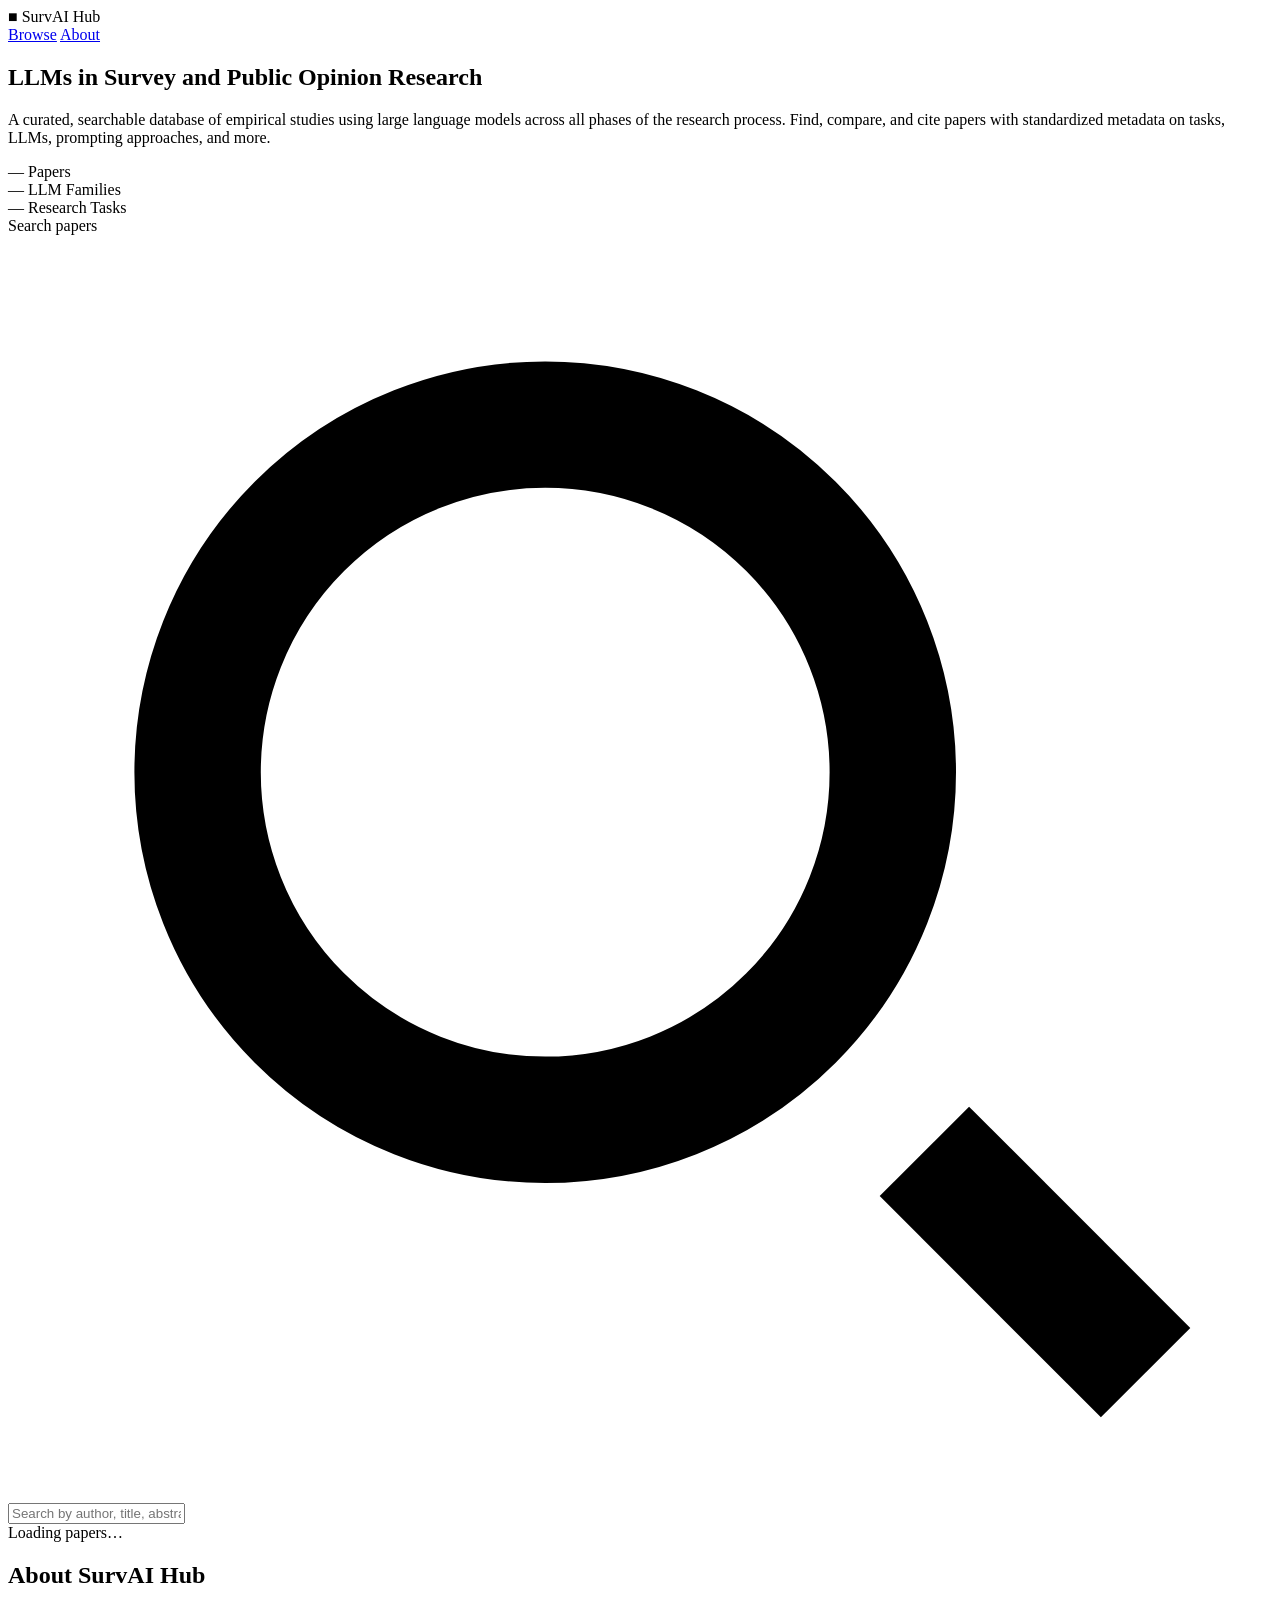
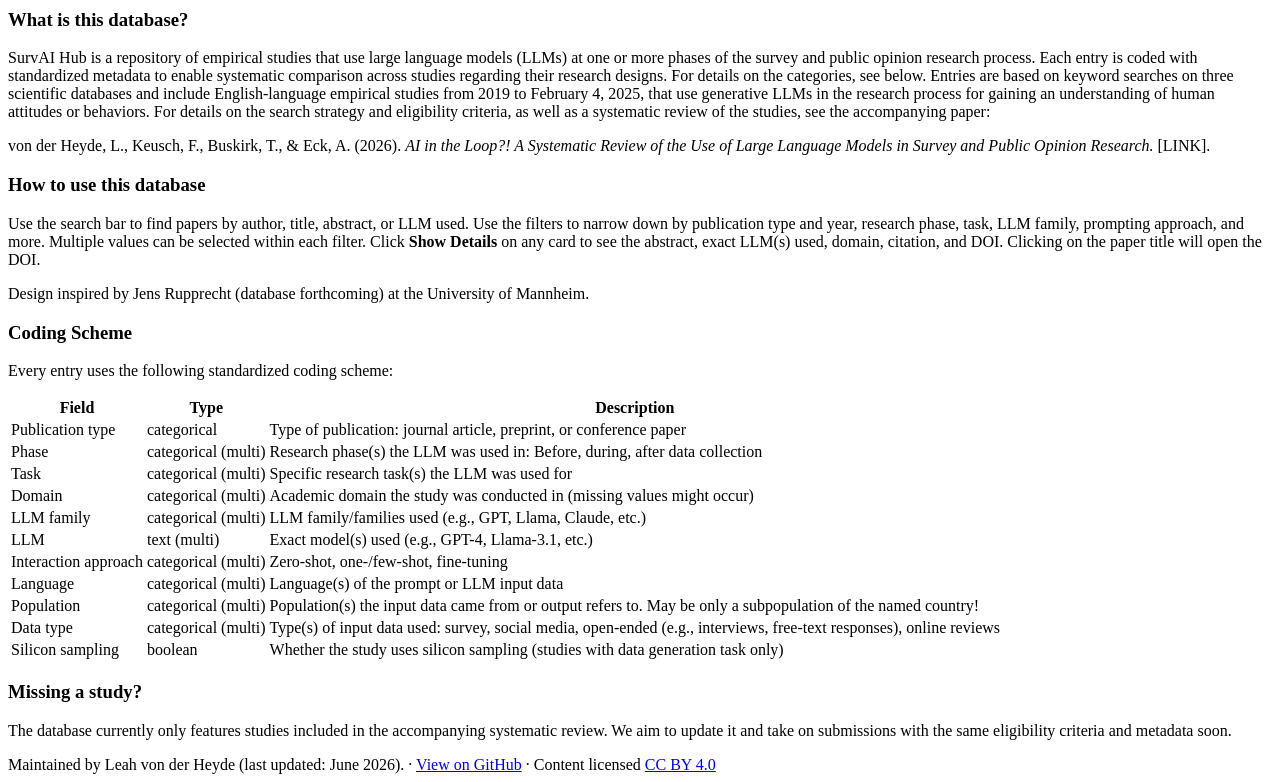
==== docs/index.html @ 895a341d "Rename index.html to docs/index.html" ====
<!DOCTYPE html>
<html lang="en">
<head>
  <meta charset="UTF-8">
  <meta name="viewport" content="width=device-width, initial-scale=1.0">
  <meta name="description" content="A searchable database of studies using large language models in survey and public opinion research.">
  <title>SurvAI Hub</title>
  <link rel="preconnect" href="https://fonts.googleapis.com">
  <link rel="preconnect" href="https://fonts.gstatic.com" crossorigin>
  <link href="https://fonts.googleapis.com/css2?family=Inter:wght@400;500;600;700&display=swap" rel="stylesheet">
  <link rel="stylesheet" href="style.css">
</head>
<body>

  <!-- HEADER -->
  <header id="site-header">
    <div class="container header-inner">
      <div class="header-brand">
        <span class="header-logo" aria-hidden="true">&#9632;</span>
        <span class="header-title">SurvAI Hub</span>
      </div>
      <nav class="header-nav" aria-label="Main navigation">
        <a href="#catalog-section">Browse</a>
        <a href="#about">About</a>
      </nav>
    </div>
  </header>

  <!-- HERO -->
  <section id="hero">
    <div class="container">
      <h1 class="hero-title">LLMs in Survey and Public Opinion Research</h1>
      <p class="hero-description">
        A curated, searchable database of empirical studies using large language models across all phases
        of the research process. Find, compare, and cite papers with standardized metadata on tasks, LLMs, prompting approaches, and more.
      </p>
    </div>
  </section>

  <!-- STATS BAR -->
  <div id="stats-bar">
    <div class="container stats-bar-inner">
      <div class="stat-item">
        <span class="stat-number" id="stat-papers">—</span>
        <span class="stat-label">Papers</span>
      </div>
      <div class="stat-divider" aria-hidden="true"></div>
      <div class="stat-item">
        <span class="stat-number" id="stat-llm-families">—</span>
        <span class="stat-label">LLM Families</span>
      </div>
      <div class="stat-divider" aria-hidden="true"></div>
      <div class="stat-item">
        <span class="stat-number" id="stat-tasks">—</span>
        <span class="stat-label">Research Tasks</span>
      </div>
    </div>
  </div>

  <!-- CATALOG SECTION -->
  <main id="catalog-section">
    <div class="container">
      <div id="controls" role="search" aria-label="Filter and search papers">
        <div class="controls-row controls-row--search">
          <div class="search-wrapper">
            <label for="search-input" class="sr-only">Search papers</label>
            <svg class="search-icon" aria-hidden="true" viewBox="0 0 20 20" fill="none" stroke="currentColor" stroke-width="2">
              <circle cx="8.5" cy="8.5" r="5.5"/><path d="M14.5 14.5l3.5 3.5"/>
            </svg>
            <input type="text" id="search-input" placeholder="Search by author, title, abstract, or LLM…" autocomplete="off" spellcheck="false">
          </div>
        </div>
        <div class="controls-row controls-row--filters" id="filter-rows"></div>
        <div class="controls-row controls-row--meta">
          <span id="result-count" aria-live="polite" aria-atomic="true"></span>
          <button id="clear-filters" class="btn-clear" hidden>Clear filters</button>
        </div>
      </div>

      <div id="catalog" aria-label="Papers catalog">
        <div class="catalog-loading" id="catalog-loading">Loading papers…</div>
      </div>
    </div>
  </main>

  <!-- ABOUT -->
  <section id="about">
    <div class="container">
      <h2>About SurvAI Hub</h2>
      <div class="about-grid">
        <div class="about-block">
          <h3>What is this database?</h3>
          <p>
            SurvAI Hub is a repository of empirical studies that use large language models (LLMs) at one or more
            phases of the survey and public opinion research process. Each entry is coded
            with standardized metadata to enable systematic comparison across studies regarding their research designs. For details on the categories, see below.
            Entries are based on keyword searches on three scientific databases and include English-language empirical studies from 2019 to February 4, 2025, that use generative LLMs in the research process for gaining an understanding of human attitudes or behaviors.
            For details on the search strategy and eligibility criteria, as well as a systematic review of the studies, see the accompanying paper: 
            <br>
            <p>
            von der Heyde, L., Keusch, F., Buskirk, T., & Eck, A. (2026). <i>AI in the Loop?! A Systematic Review of the Use of Large Language Models in Survey and Public Opinion Research.</i> [LINK].
            </p>
          </p>
        </div>
        <div class="about-block">
          <h3>How to use this database</h3>
          <p>
            Use the search bar to find papers by author, title, abstract, or LLM used.
            Use the filters to narrow down by publication type and year, research phase, task, LLM family, prompting approach, and more.
            Multiple values can be selected within each filter. Click
            <strong>Show Details</strong> on any card to see the abstract, exact LLM(s) used, domain, citation, and DOI.
            Clicking on the paper title will open the DOI.
            <br>
            <p>
            Design inspired by Jens Rupprecht (database forthcoming) at the University of Mannheim.
            </p>
          </p>
        </div>
      </div>

      <h3>Coding Scheme</h3>
      <p>Every entry uses the following standardized coding scheme:</p>
      <div class="schema-table-wrapper">
        <table class="schema-table">
          <thead>
            <tr><th>Field</th><th>Type</th><th>Description</th></tr>
          </thead>
          <tbody>
            <tr><td>Publication type</td><td>categorical</td><td>Type of publication: journal article, preprint, or conference paper</td></tr>
            <tr><td>Phase</td><td>categorical (multi)</td><td>Research phase(s) the LLM was used in: Before, during, after data collection</td></tr>
            <tr><td>Task</td><td>categorical (multi)</td><td>Specific research task(s) the LLM was used for</td></tr>
            <tr><td>Domain</td><td>categorical (multi)</td><td>Academic domain the study was conducted in (missing values might occur)</td></tr>
            <tr><td>LLM family</td><td>categorical (multi)</td><td>LLM family/families used (e.g., GPT, Llama, Claude, etc.)</td></tr>
            <tr><td>LLM</td><td>text (multi)</td><td>Exact model(s) used (e.g., GPT-4, Llama-3.1, etc.)</td></tr>
            <tr><td>Interaction approach</td><td>categorical (multi)</td><td>Zero-shot, one-/few-shot, fine-tuning</td></tr>
            <tr><td>Language</td><td>categorical (multi)</td><td>Language(s) of the prompt or LLM input data</td></tr>
            <tr><td>Population</td><td>categorical (multi)</td><td>Population(s) the input data came from or output refers to. May be only a subpopulation of the named country!</td></tr>
            <tr><td>Data type</td><td>categorical (multi)</td><td>Type(s) of input data used: survey, social media, open-ended (e.g., interviews, free-text responses), online reviews </td></tr>
            <tr><td>Silicon sampling</td><td>boolean</td><td>Whether the study uses silicon sampling (studies with data generation task only)</td></tr>
          </tbody>
        </table>
      </div>

      <h3>Missing a study?</h3>
      <p>The database currently only features studies included in the accompanying systematic review. We aim to update it and take on submissions with the same eligibility criteria and metadata soon. </p>
    </div>
  </section>

  <!-- FOOTER -->
  <footer id="site-footer">
    <div class="container footer-inner">
      <span>Maintained by Leah von der Heyde (last updated: June 2026).</span>
      <span class="footer-sep" aria-hidden="true">·</span>
      <a href="https://github.com/leahvdh/survai">View on GitHub</a>
      <span class="footer-sep" aria-hidden="true">·</span>
      <span>Content licensed <a href="https://creativecommons.org/licenses/by/4.0/" target="_blank" rel="noopener">CC BY 4.0</a></span>
    </div>
  </footer>

  <!-- DATA: place your survai_db.js content below this line, or keep as separate file -->
  <script src="survai_db.js"></script>

 <script src="app.js"></script>

</body>
</html>
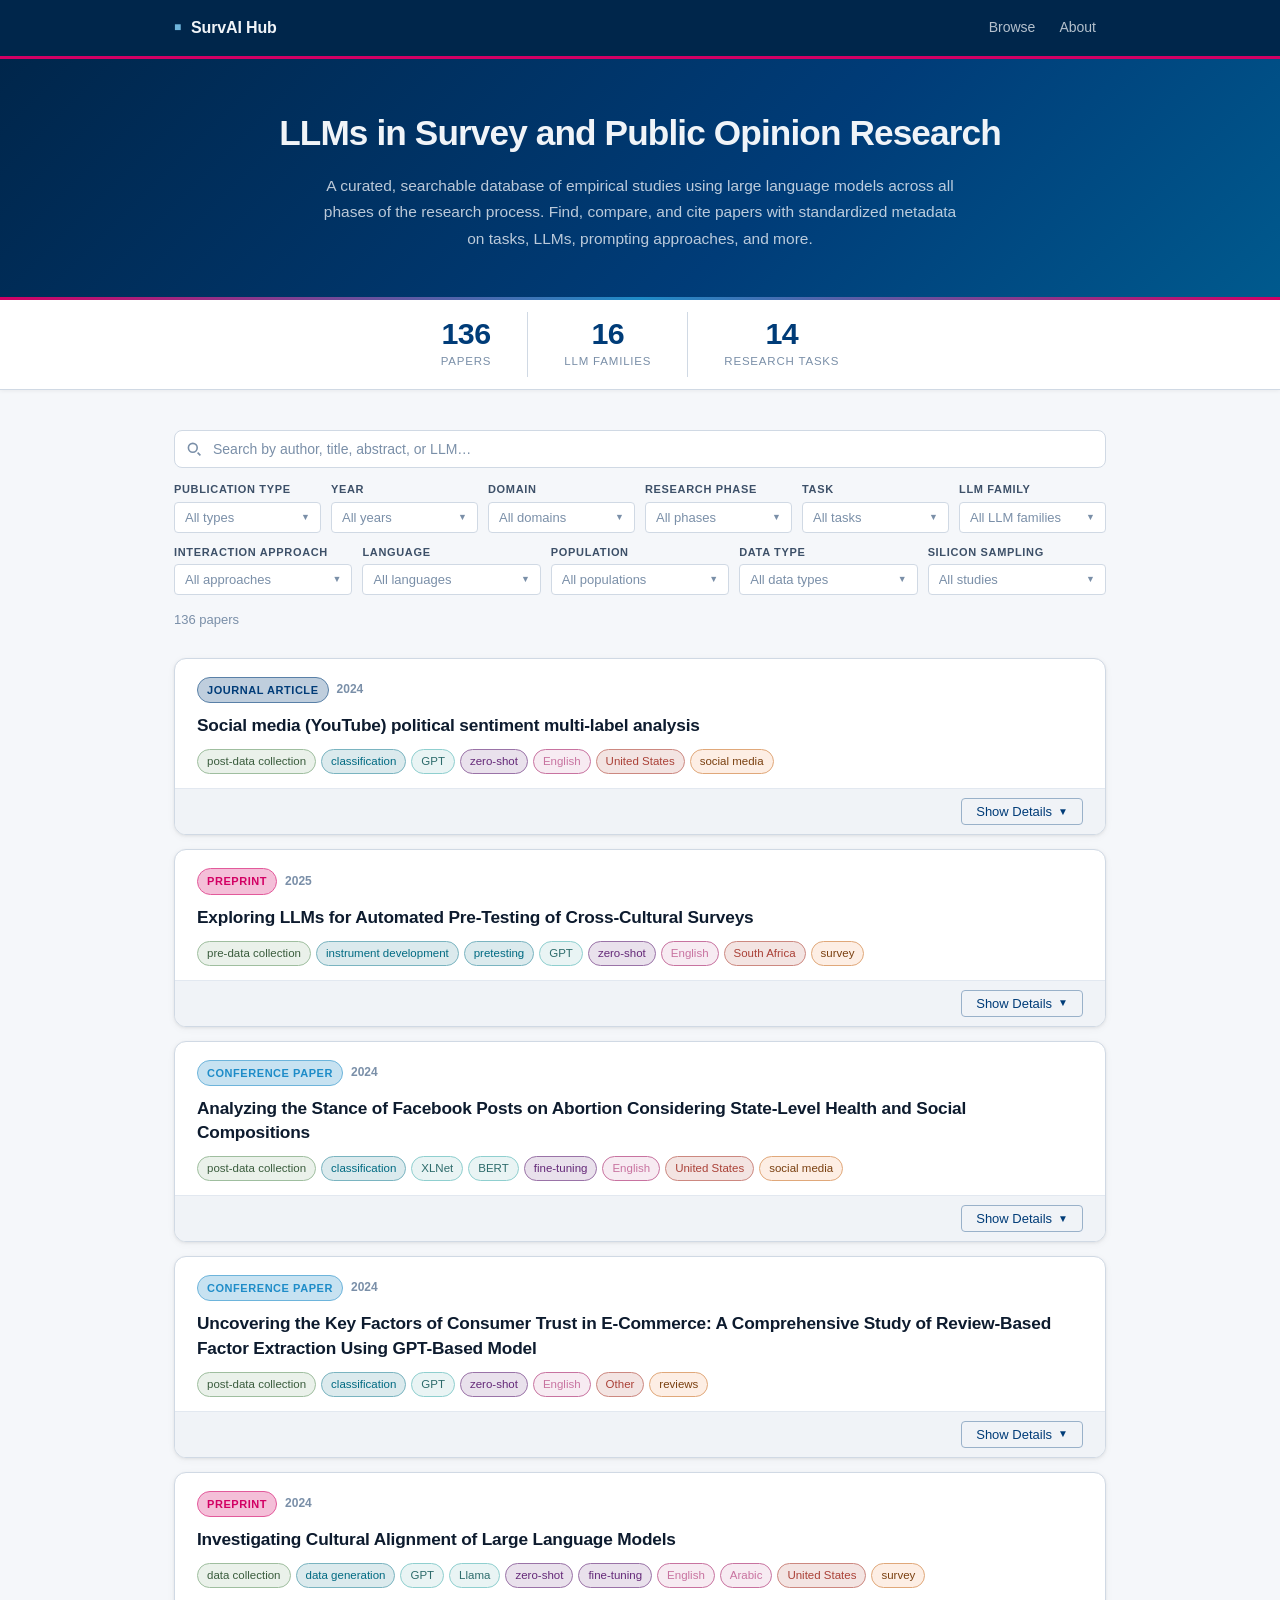
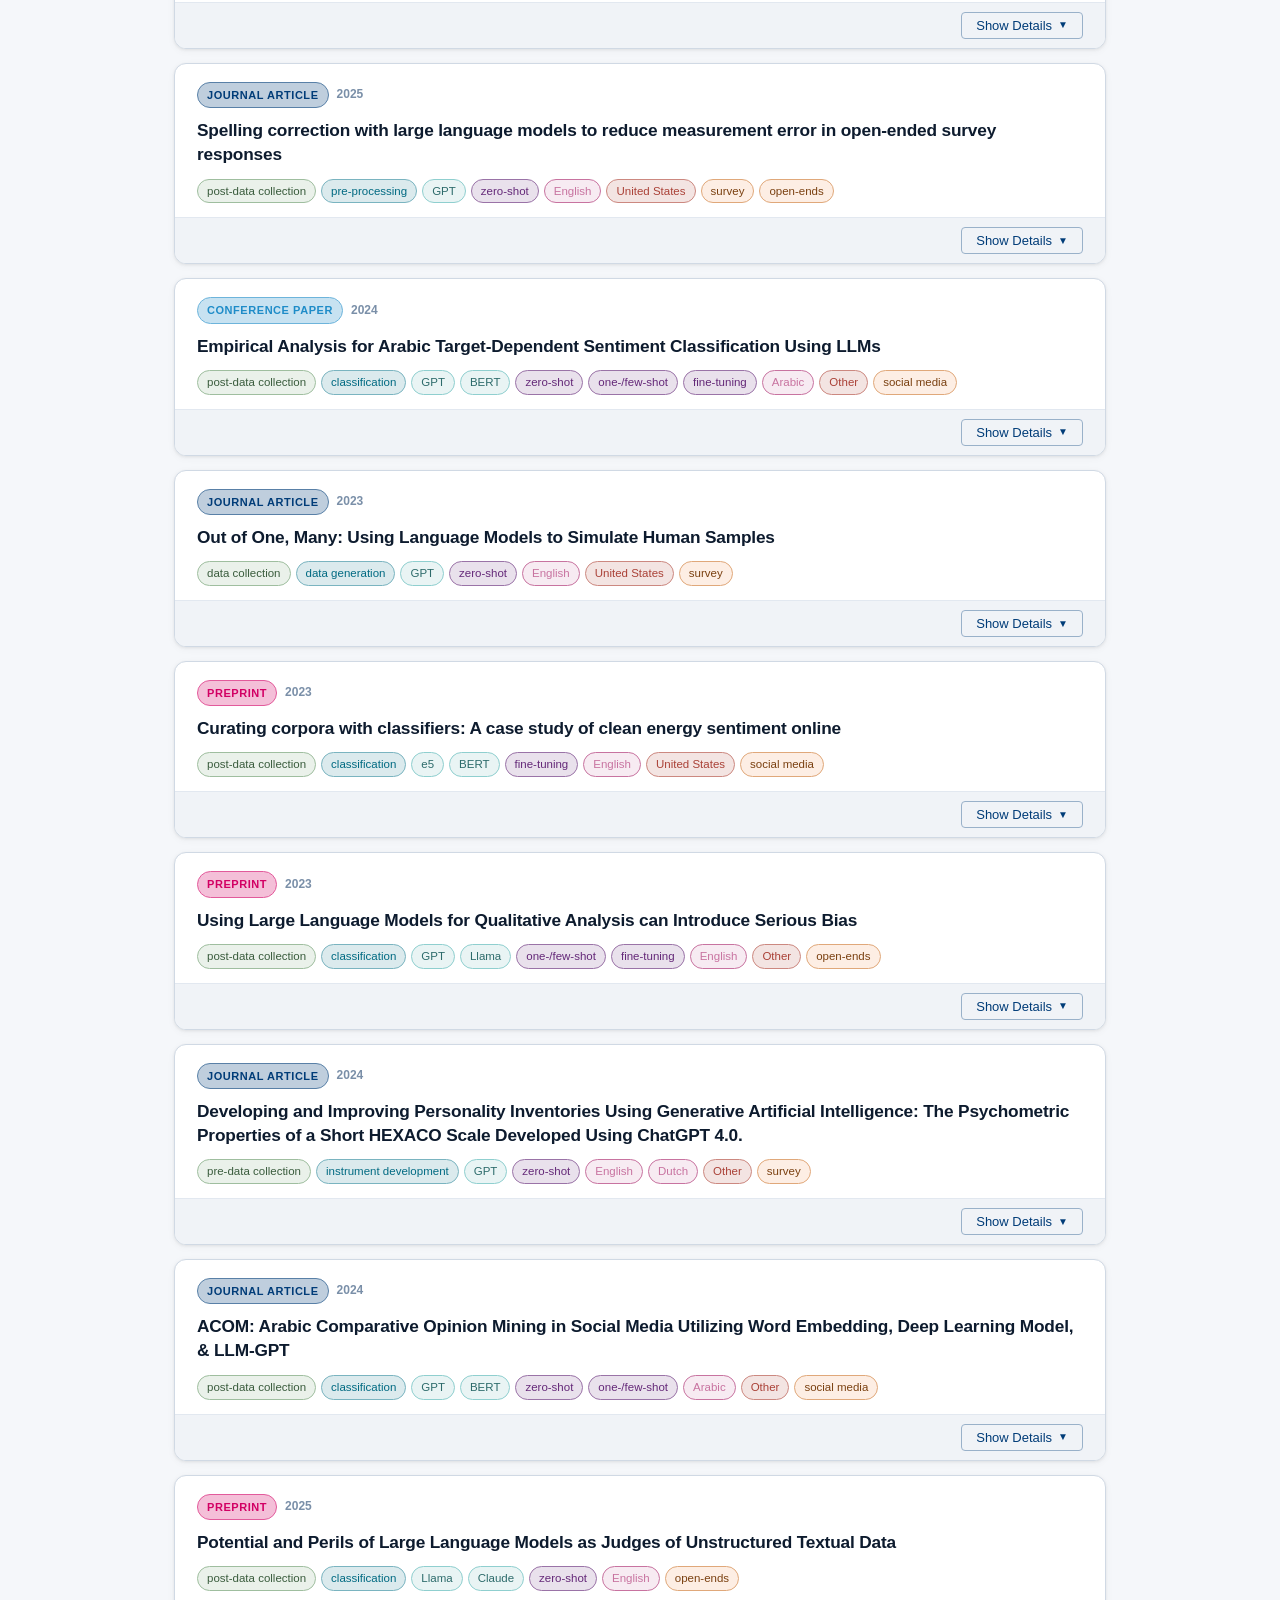
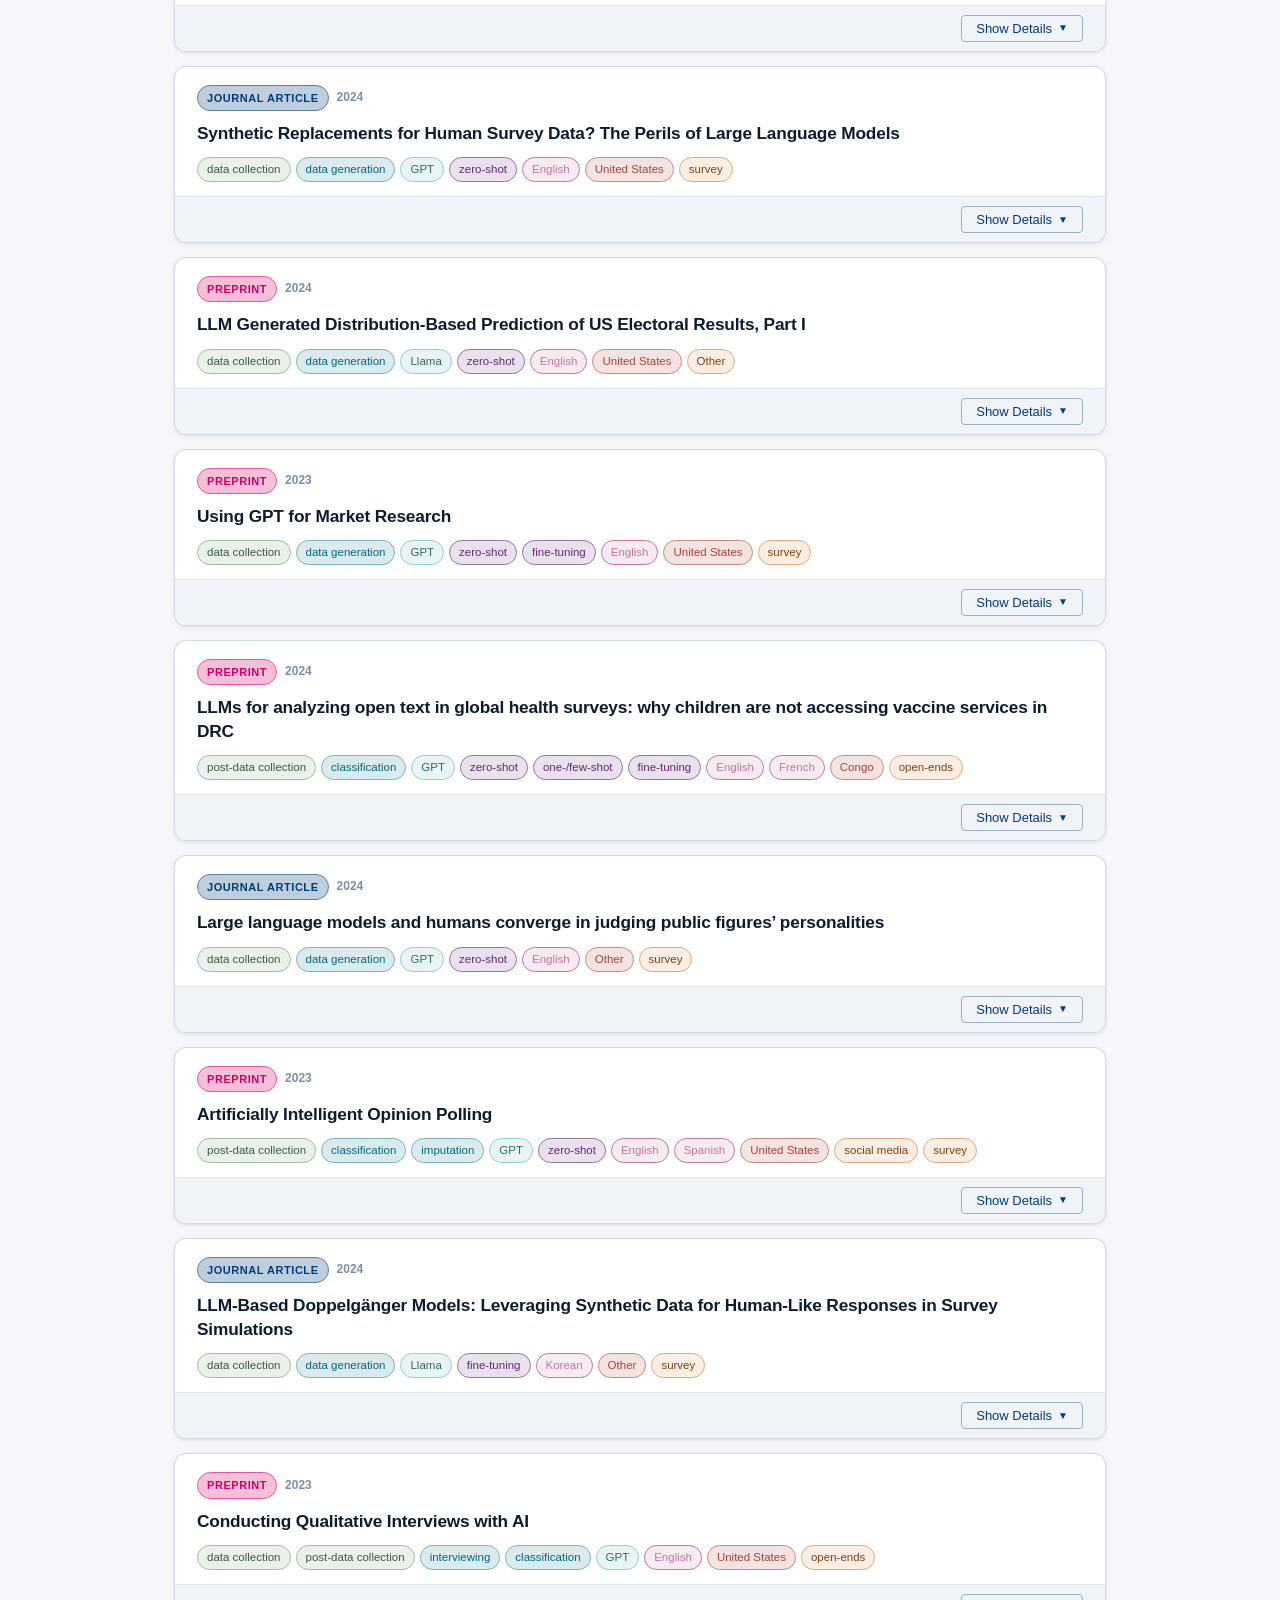
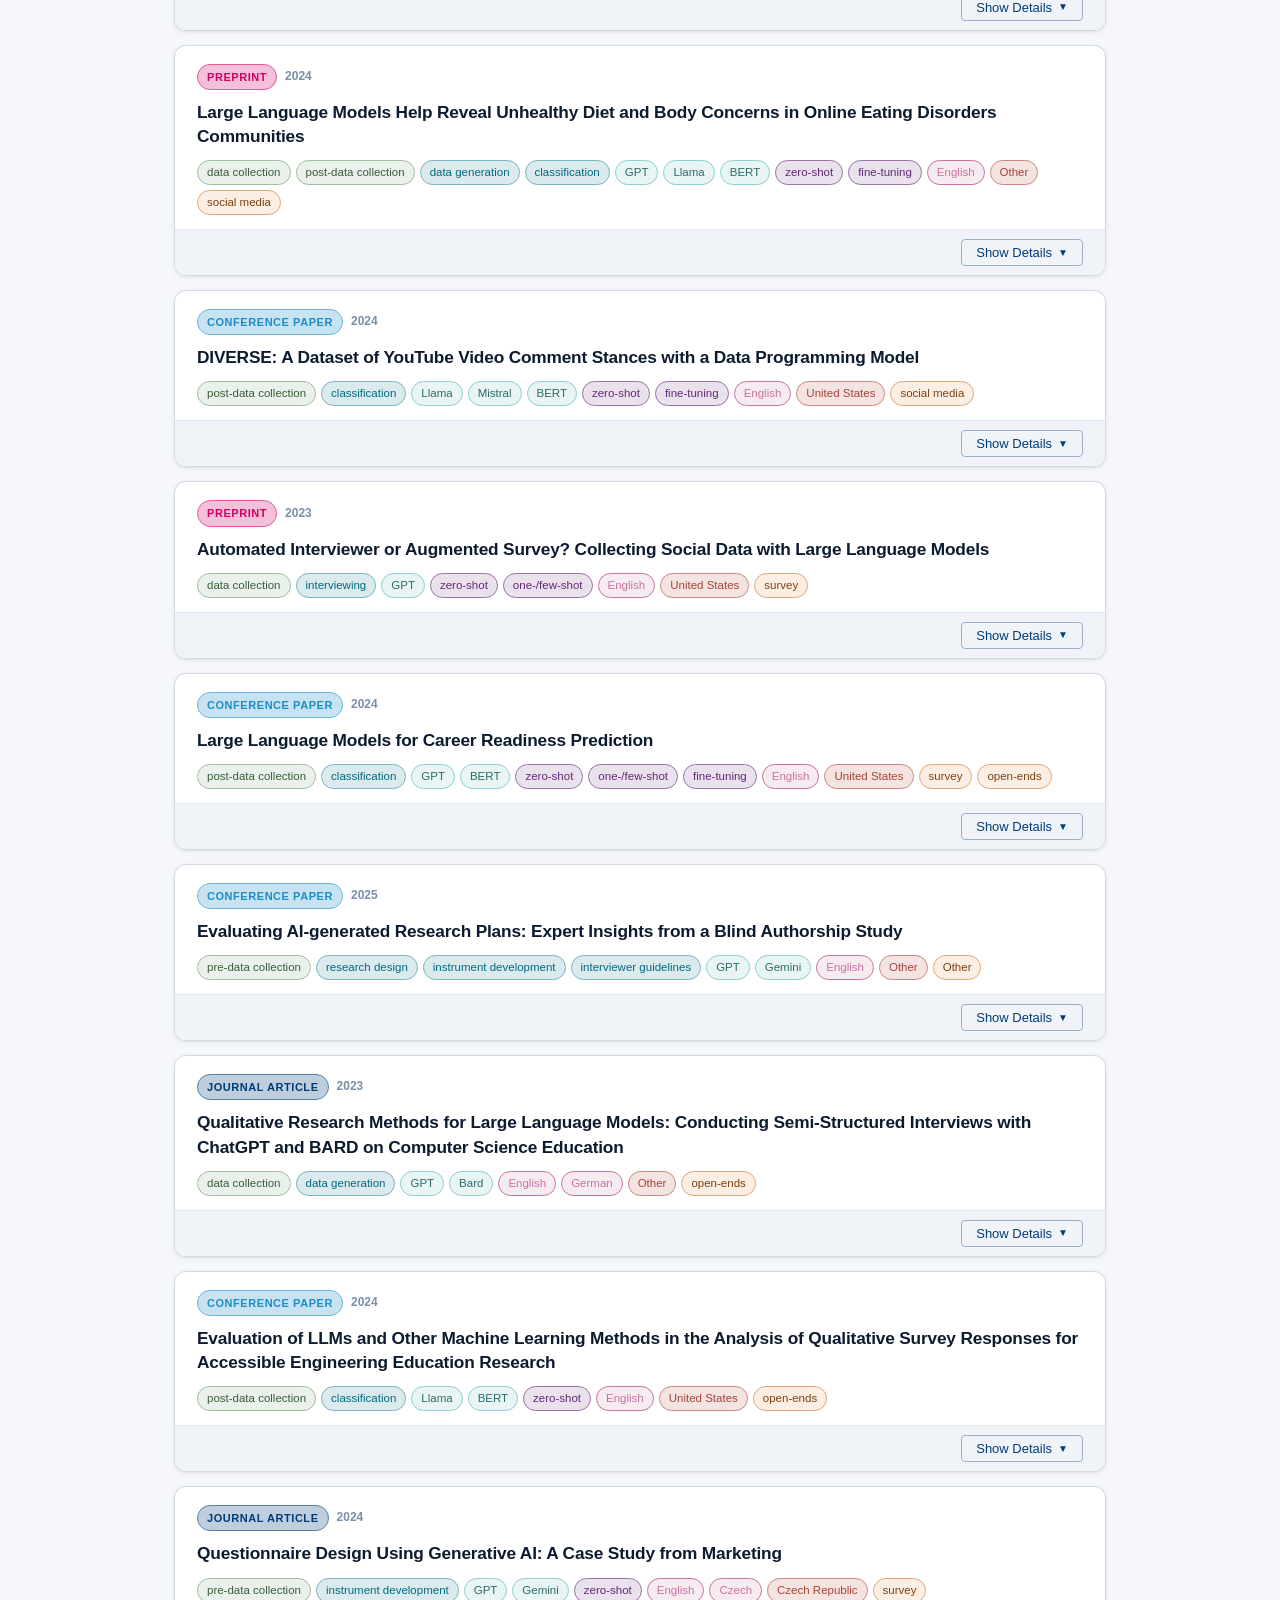
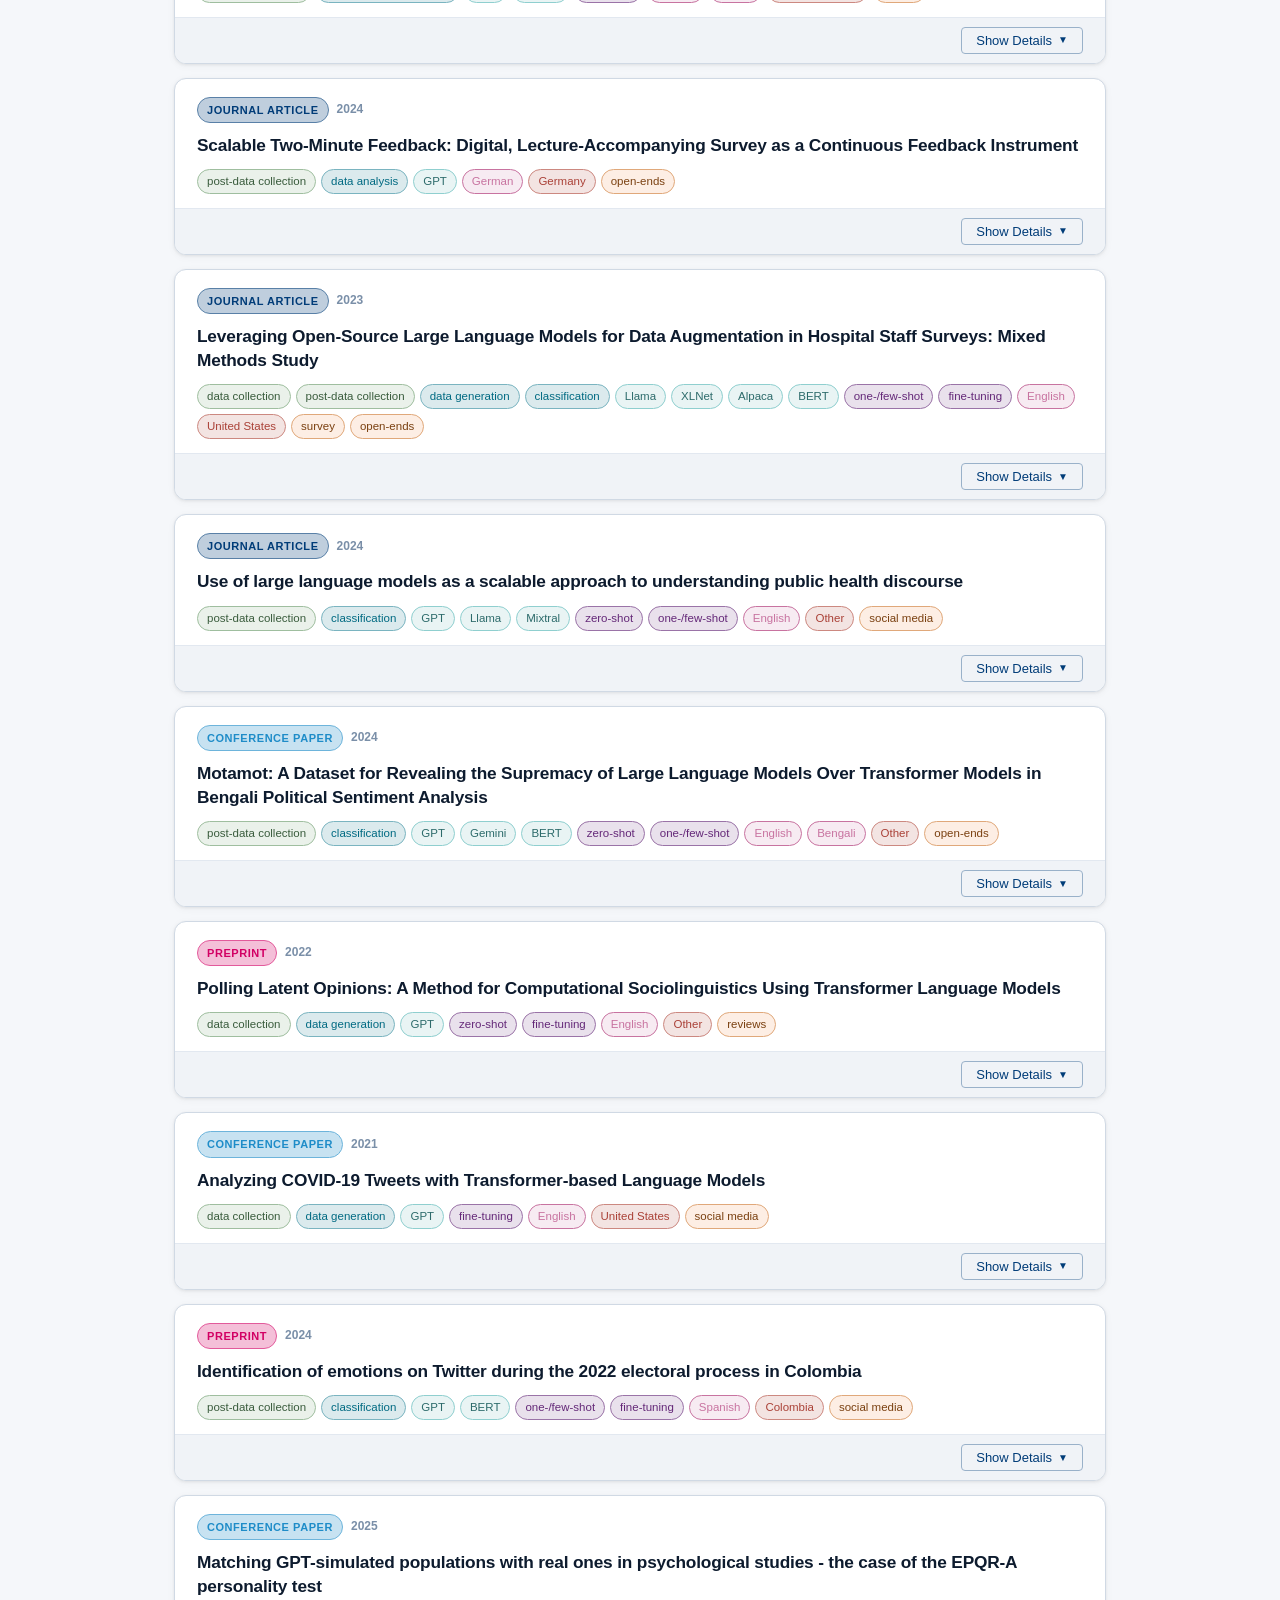
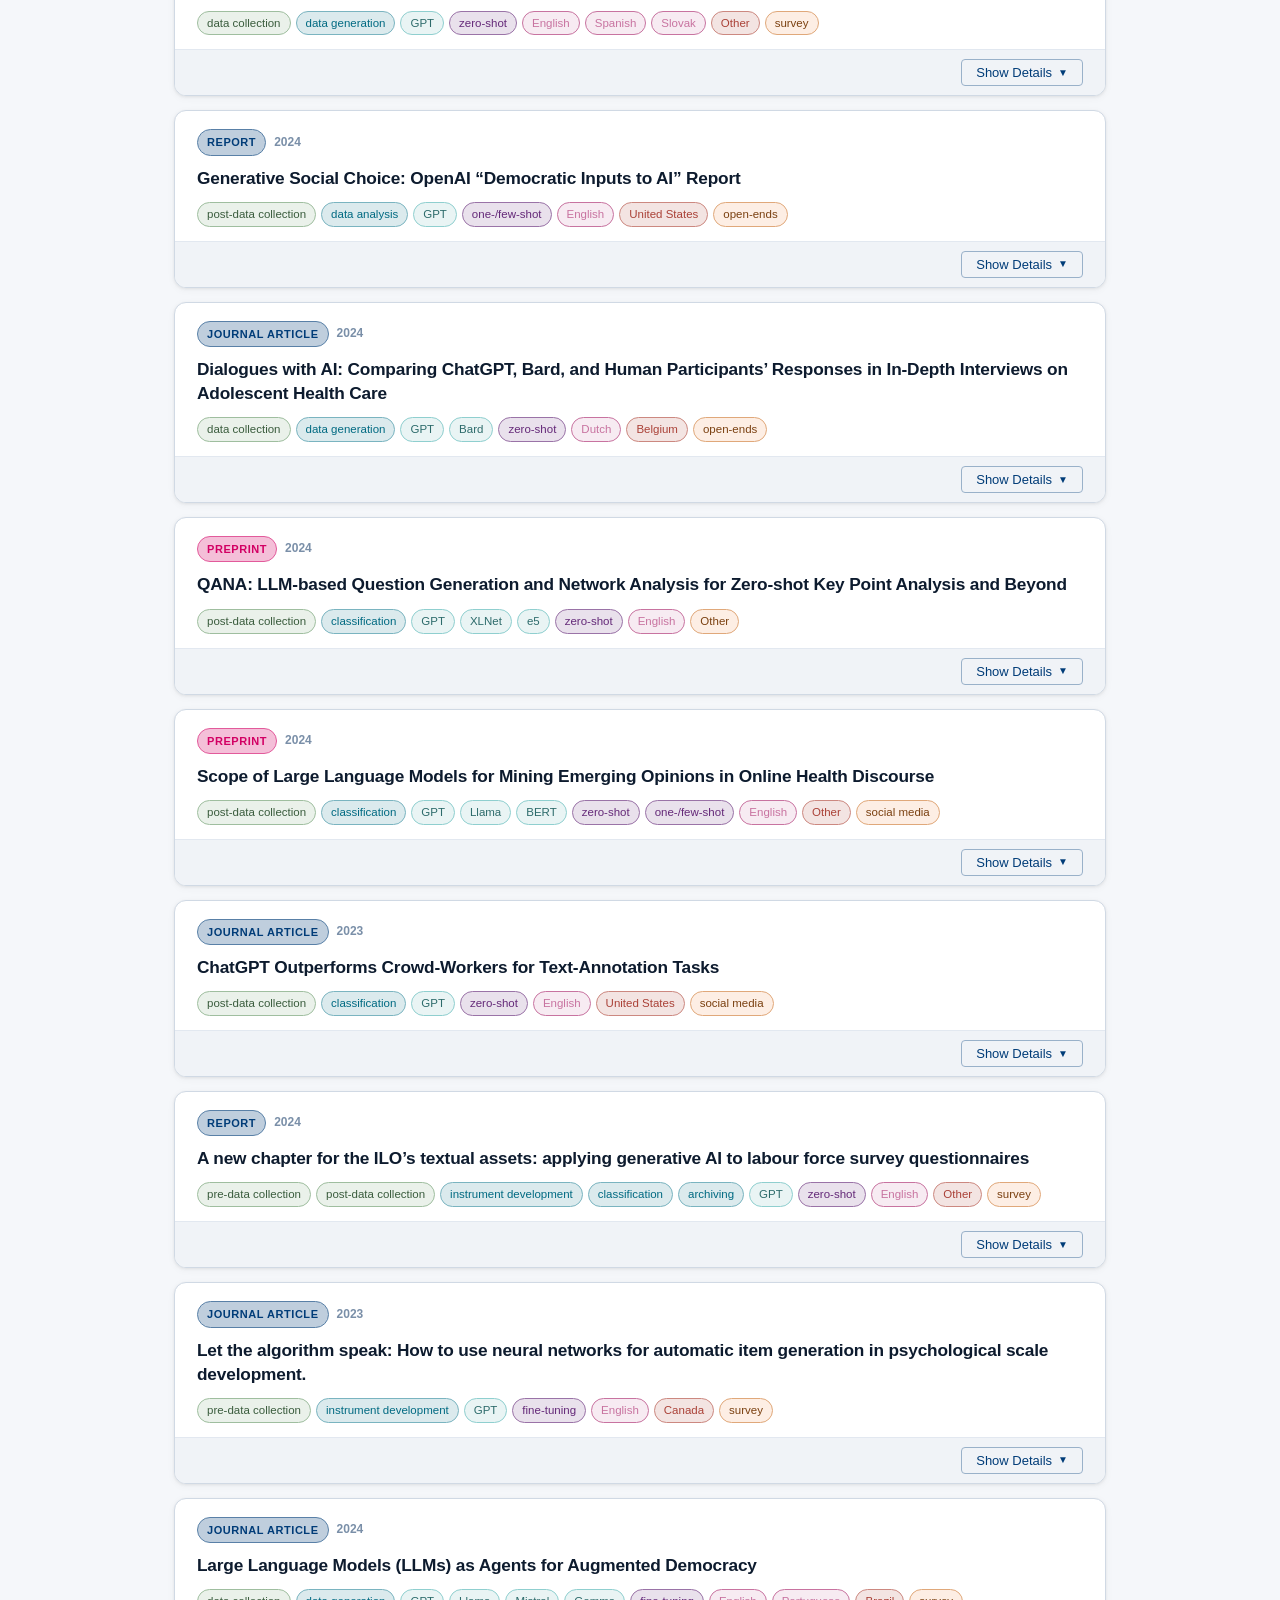
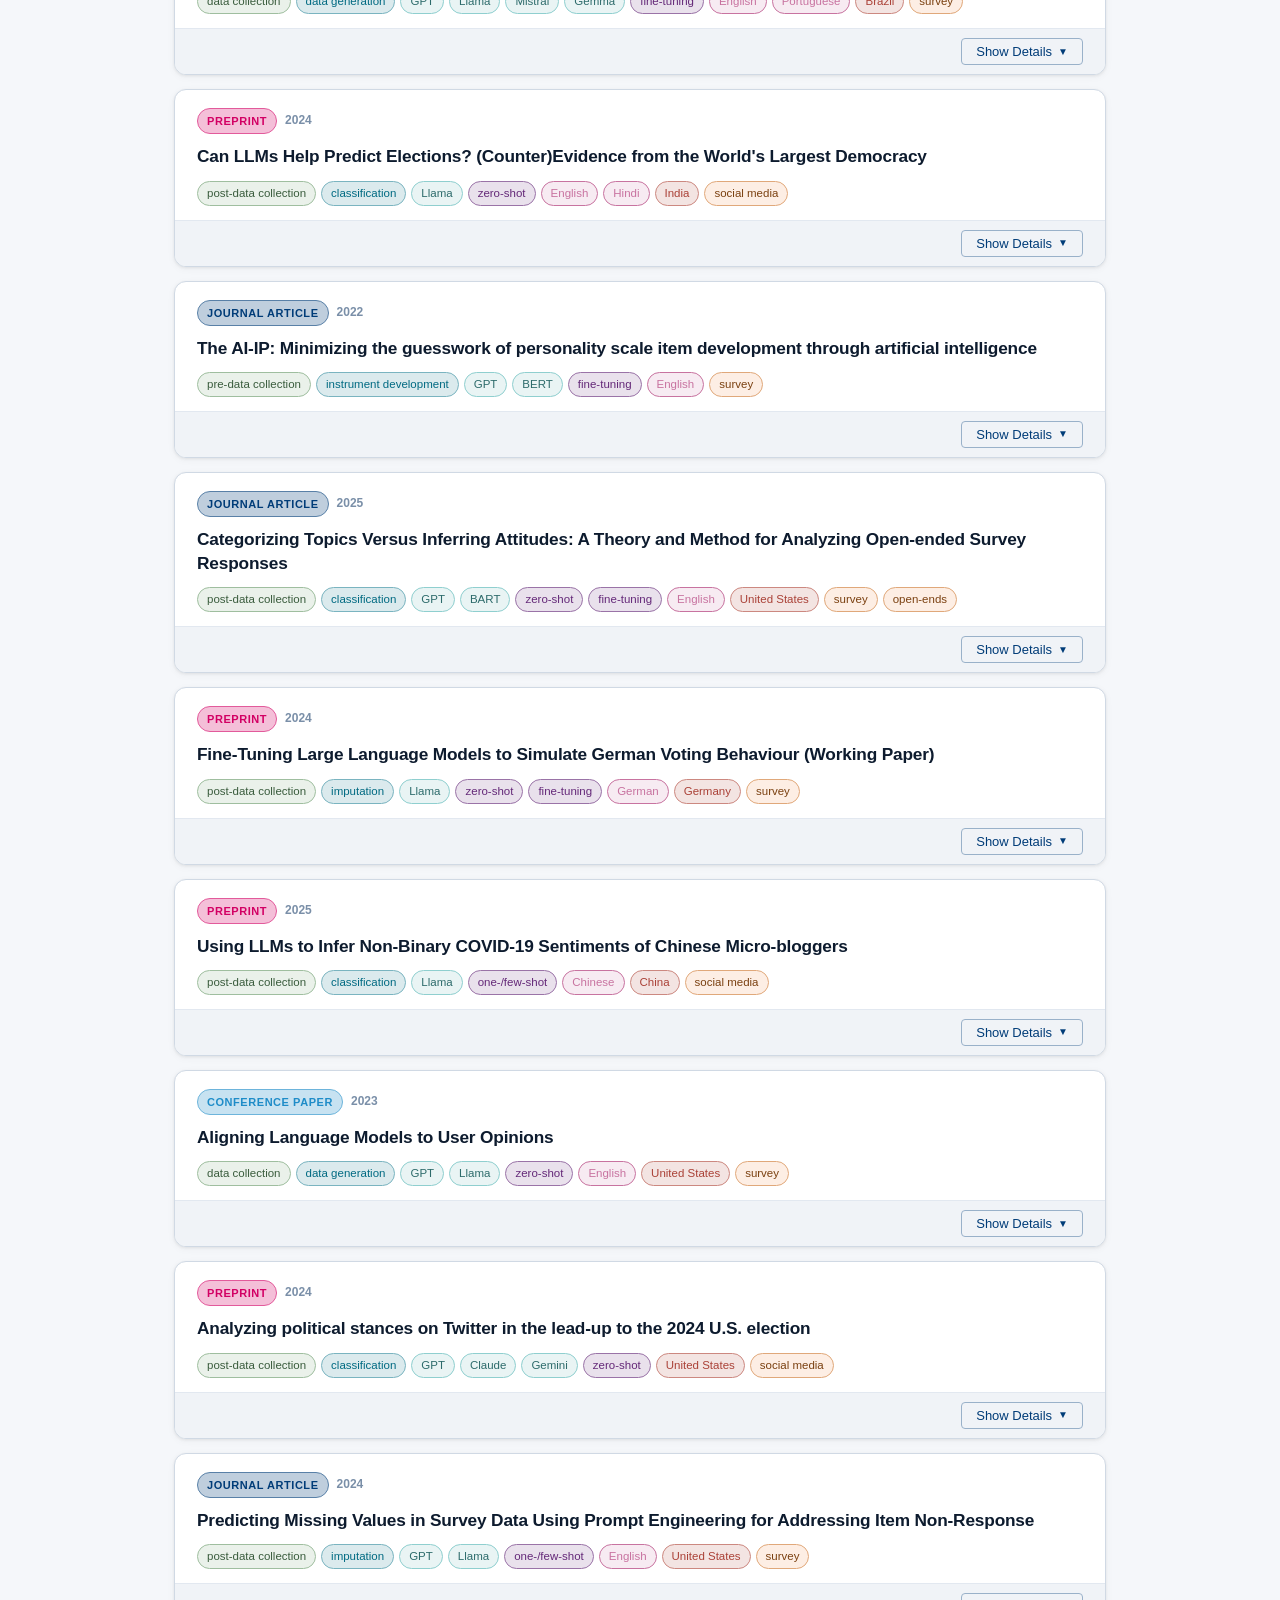
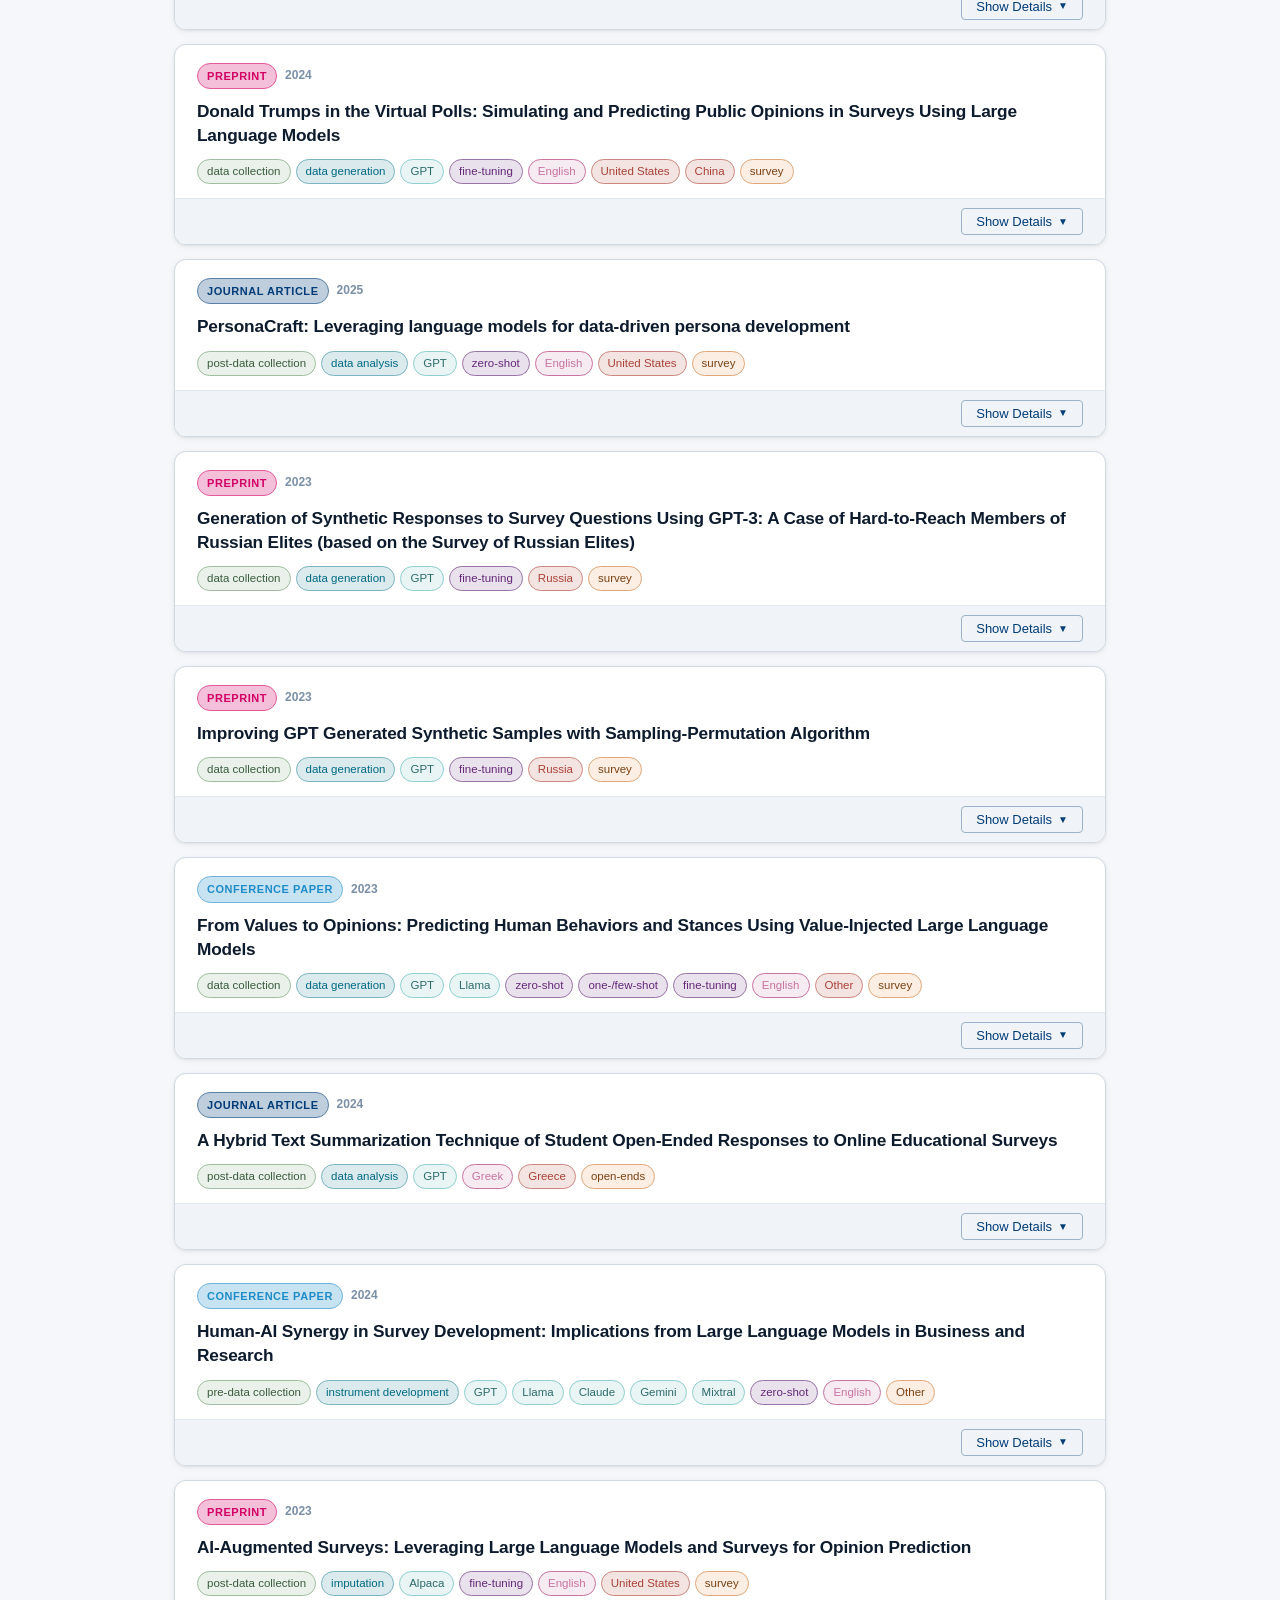
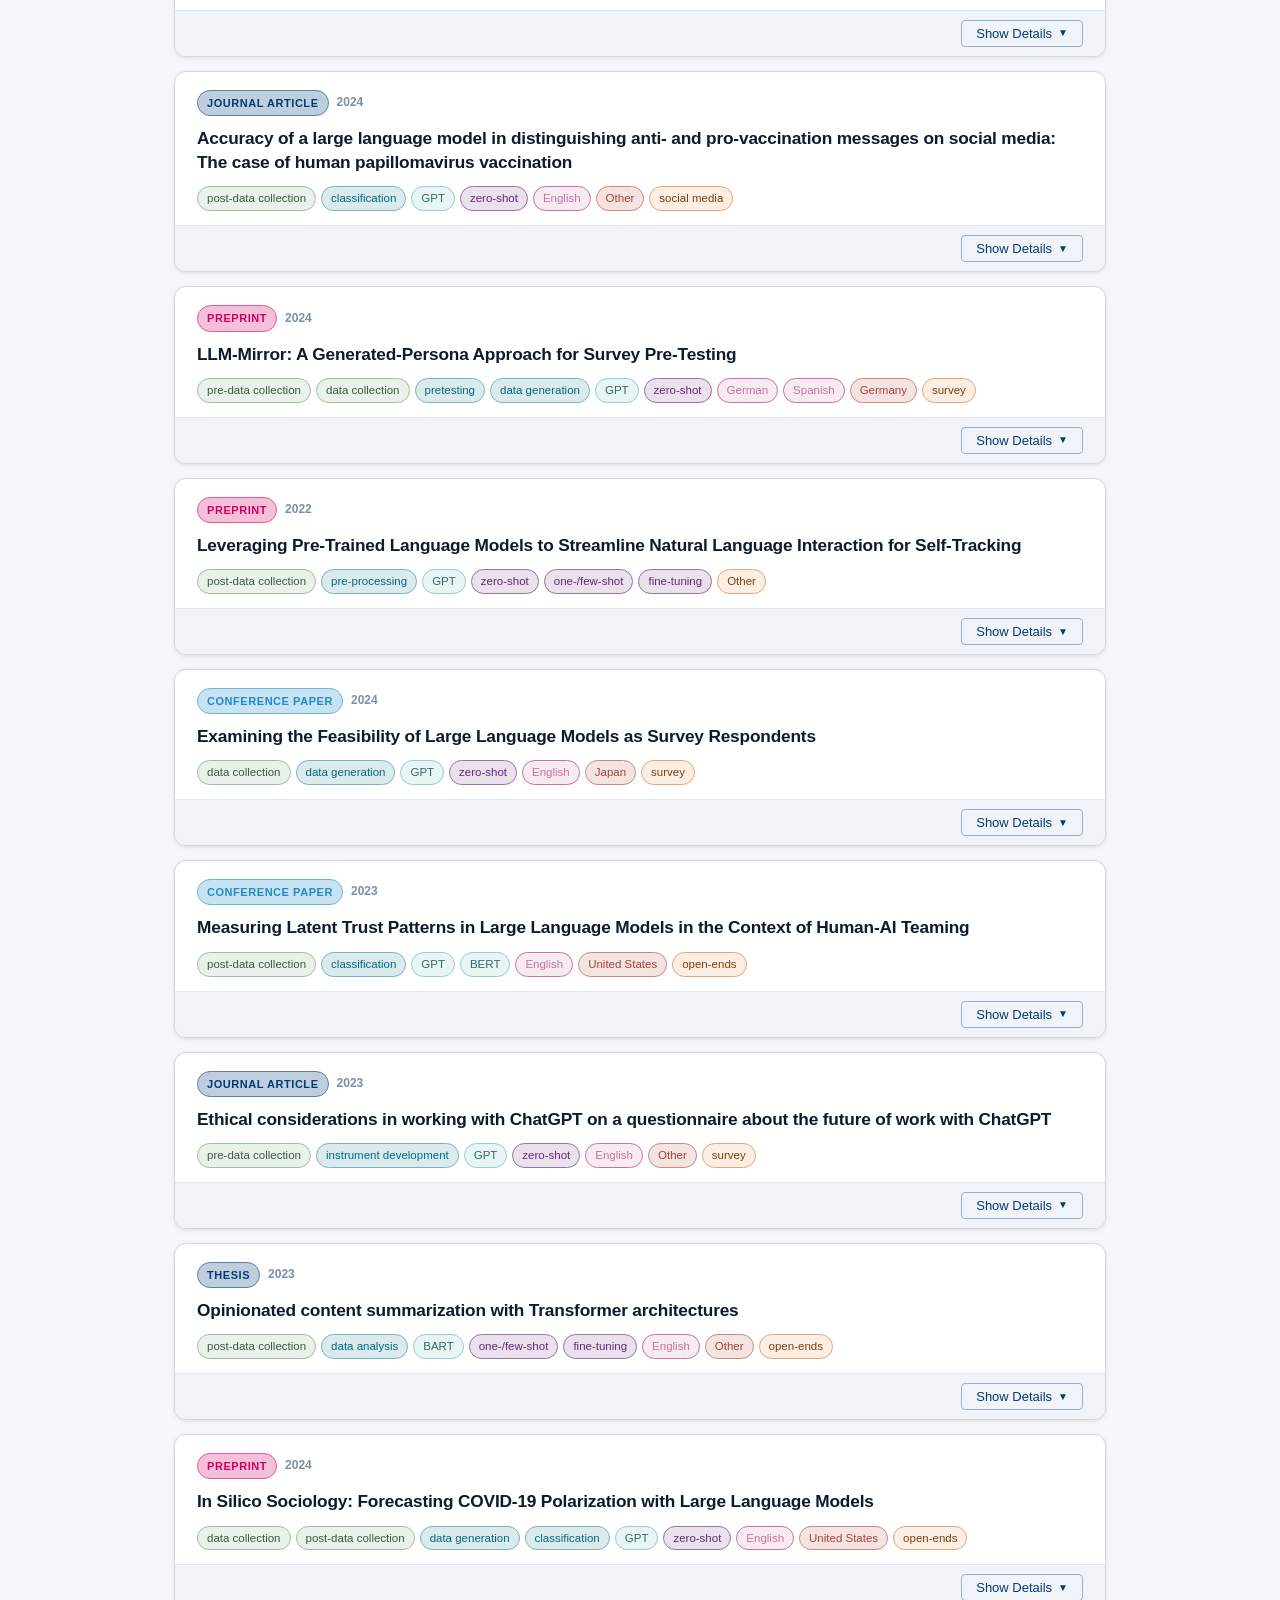
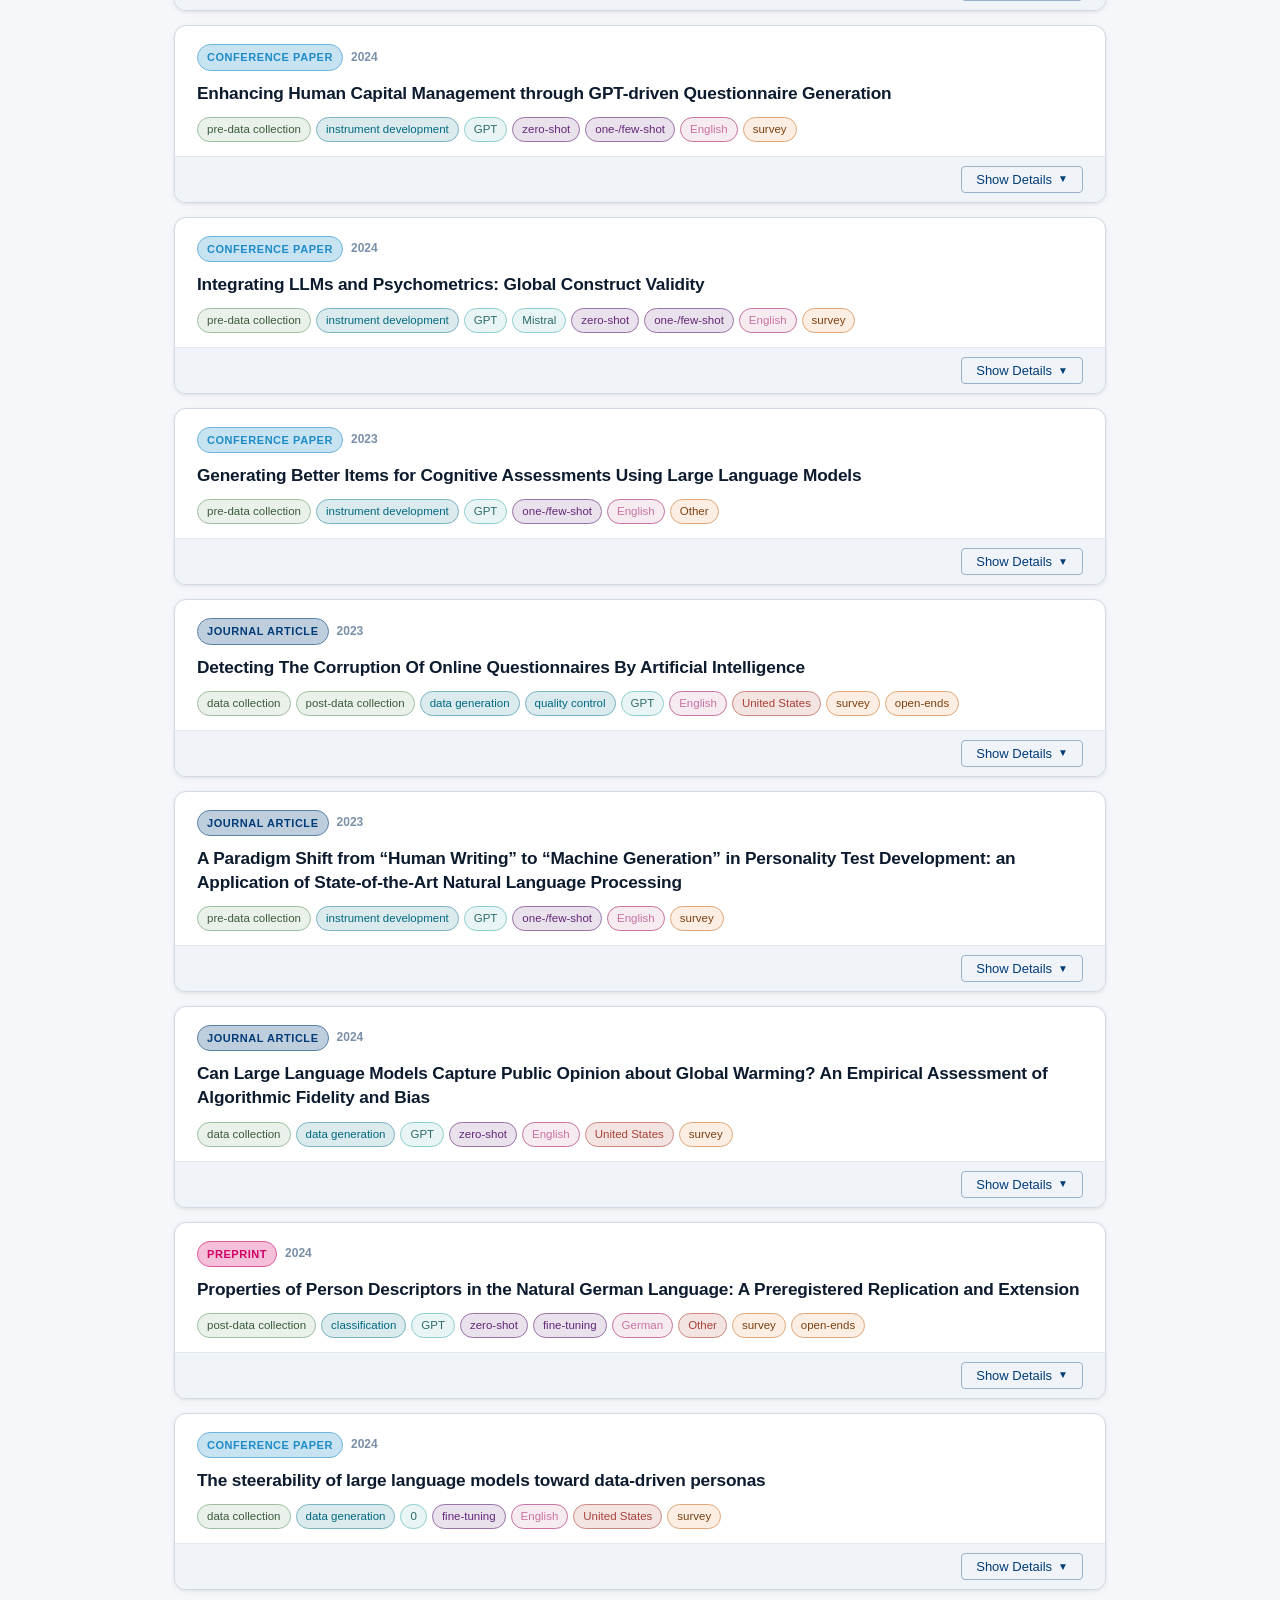
==== commit 624a3966: "Update index.html" ====
--- a/docs/index.html
+++ b/docs/index.html
@@ -98,7 +98,7 @@
             For details on the search strategy and eligibility criteria, as well as a systematic review of the studies, see the accompanying paper: 
             <br>
             <p>
-            von der Heyde, L., Keusch, F., Buskirk, T., & Eck, A. (2026). <i>AI in the Loop?! A Systematic Review of the Use of Large Language Models in Survey and Public Opinion Research.</i> [LINK].
+            von der Heyde, L., Keusch, F., Buskirk, T., & Eck, A. (2026). <i>AI in the Loop?! A Systematic Review of the Use of Large Language Models in Survey and Public Opinion Research.</i> <a href="https://doi.org/10.31235/osf.io/eubj4_v1">https://doi.org/10.31235/osf.io/eubj4_v1</a>.
             </p>
           </p>
         </div>
--- a/docs/style.css
+++ b/docs/style.css
@@ -0,0 +1,894 @@
+/* ============================================================
+   SurvAI Hub — Stylesheet
+   Colors: GESIS Design System
+   ============================================================ */
+
+/* ── Variables ─────────────────────────────────────────────── */
+:root {
+  /* GESIS colors */
+  --gs-lightblue:          #1E8CC8;
+  --gs-lightblue-hover:    #105F94;
+  --gs-lightblue-text:     #1B7DB1;
+  --gs-lightblue-65:       #6DB4DB;
+  --gs-lightblue-40:       #A5D1E9;
+  --gs-lightblue-25:       #C7E2F1;
+  --gs-lightblue-14:       #dfeff7;
+  --gs-lightblue-8:        #EDF6FB;
+
+  --gs-darkblue:           #003C78;
+  --gs-darkblue-hover:     #002F5E;
+  --gs-darkblue-pressed:   #00264B;
+  --gs-darkblue-65:        #5980A7;
+  --gs-darkblue-40:        #99B1C9;
+  --gs-darkblue-25:        #BFCEDD;
+  --gs-darkblue-14:        #dbe3ec;
+
+  --gs-pink:               #d20064;
+  --gs-pink-hover:         #B00453;
+  --gs-pink-85:            #D9277C;
+  --gs-pink-65:            #E25A9B;
+  --gs-pink-40:            #ED99C1;
+  --gs-pink-25:            #F4BFD8;
+  --gs-pink-14:            #F9DBE9;
+
+  --gs-berry:              #642878;
+  --gs-berry-65:           #9A73A7;
+  --gs-berry-25:           #E9E1EC;
+  --gs-berry-14:           #E9E1EC;
+
+  --gs-turquoise:          #64afaf;
+  --gs-turquoise-14:       #e9f4f4;
+  --gs-orange:             #f08741;
+  --gs-orange-14:          #fdeee4;
+  --gs-yellow:             #FAD205;
+  --gs-yellow-14:          #fff9db;
+  --gs-petrol:             #006a82;
+  --gs-petrol-14:          #dbeaed;
+  --gs-lightpink:          #c873a0;
+  --gs-lightpink-14:       #f7ebf2;
+  --gs-olive:              #699e6e;
+  --gs-olive-14:           #eaf1ea;
+  --gs-rust:               #aa4137;
+  --gs-rust-14:            #f3e4e2;
+
+  /* Semantic mappings */
+  --color-bg:              #f5f7fa;
+  --color-surface:         #ffffff;
+  --color-surface-alt:     #f0f3f7;
+  --color-border:          #d0d9e4;
+  --color-border-light:    #e2e8f0;
+
+  --color-text-primary:    #0d1b2e;
+  --color-text-secondary:  #3d5068;
+  --color-text-muted:      #7a8fa8;
+
+  --color-accent:          var(--gs-darkblue);
+  --color-accent-hover:    var(--gs-darkblue-hover);
+  --color-accent-light:    var(--gs-darkblue-14);
+  --color-accent-mid:      var(--gs-darkblue-40);
+
+  --color-header-bg:       var(--gs-darkblue-pressed);
+  --color-header-text:     #f0f4f8;
+
+  --font-body:    'Inter', -apple-system, BlinkMacSystemFont, 'Segoe UI', sans-serif;
+  --font-cite:    Georgia, 'Times New Roman', serif;
+
+  --radius-sm:  4px;
+  --radius-md:  8px;
+  --radius-lg:  12px;
+
+  --shadow-card: 0 1px 3px rgba(0,0,0,0.07), 0 2px 8px rgba(0,0,0,0.04);
+  --shadow-card-hover: 0 2px 6px rgba(0,0,0,0.10), 0 4px 16px rgba(0,0,0,0.06);
+
+  --transition: 200ms ease;
+  --max-width:  980px;
+}
+
+/* ── Reset ──────────────────────────────────────────────────── */
+*, *::before, *::after { box-sizing: border-box; }
+
+body {
+  margin: 0;
+  font-family: var(--font-body);
+  font-size: 15px;
+  line-height: 1.65;
+  color: var(--color-text-primary);
+  background: var(--color-bg);
+  -webkit-font-smoothing: antialiased;
+}
+
+h1, h2, h3, h4 {
+  font-family: var(--font-body);
+  margin: 0;
+  line-height: 1.25;
+}
+
+p { margin: 0 0 1em; }
+p:last-child { margin-bottom: 0; }
+
+a { color: var(--gs-lightblue-text); text-decoration: none; }
+a:hover { color: var(--gs-lightblue-hover); text-decoration: underline; }
+a:focus-visible {
+  outline: 2px solid var(--gs-lightblue);
+  outline-offset: 2px;
+  border-radius: 2px;
+}
+
+.sr-only {
+  position: absolute; width: 1px; height: 1px;
+  padding: 0; margin: -1px; overflow: hidden;
+  clip: rect(0,0,0,0); white-space: nowrap; border: 0;
+}
+
+/* ── Layout ─────────────────────────────────────────────────── */
+.container {
+  max-width: var(--max-width);
+  margin: 0 auto;
+  padding: 0 24px;
+}
+
+/* ── Site Header ────────────────────────────────────────────── */
+#site-header {
+  background: var(--color-header-bg);
+  color: var(--color-header-text);
+  position: sticky;
+  top: 0;
+  z-index: 100;
+  border-bottom: 3px solid var(--gs-pink);
+}
+
+.header-inner {
+  display: flex;
+  align-items: center;
+  justify-content: space-between;
+  height: 56px;
+  gap: 16px;
+}
+
+.header-brand {
+  display: flex;
+  align-items: center;
+  gap: 10px;
+  font-weight: 700;
+  font-size: 16px;
+  color: var(--color-header-text);
+  white-space: nowrap;
+  letter-spacing: -0.01em;
+}
+
+.header-logo { color: var(--gs-lightblue-65); font-size: 12px; }
+
+.header-nav {
+  display: flex;
+  align-items: center;
+  gap: 4px;
+  flex-shrink: 0;
+}
+
+.header-nav a {
+  color: rgba(240,244,248,0.75);
+  font-size: 14px;
+  padding: 6px 10px;
+  border-radius: var(--radius-sm);
+  transition: color var(--transition), background var(--transition);
+}
+
+.header-nav a:hover {
+  color: var(--color-header-text);
+  background: rgba(255,255,255,0.08);
+  text-decoration: none;
+}
+
+/* ── Hero ───────────────────────────────────────────────────── */
+#hero {
+  background: linear-gradient(135deg, var(--gs-darkblue-pressed) 0%, var(--gs-darkblue) 60%, #005a8e 100%);
+  padding: 52px 0 48px;
+  text-align: center;
+  position: relative;
+  overflow: hidden;
+}
+
+#hero::after {
+  content: '';
+  position: absolute;
+  bottom: 0; left: 0; right: 0;
+  height: 3px;
+  background: linear-gradient(90deg, var(--gs-pink), var(--gs-lightblue), var(--gs-pink));
+}
+
+.hero-title {
+  font-size: 2.2rem;
+  font-weight: 700;
+  color: #f0f4f8;
+  letter-spacing: -0.025em;
+  margin-bottom: 18px;
+}
+
+.hero-description {
+  max-width: 640px;
+  margin: 0 auto;
+  color: rgba(240,244,248,0.78);
+  font-size: 15.5px;
+  line-height: 1.7;
+}
+
+/* ── Stats Bar ──────────────────────────────────────────────── */
+#stats-bar {
+  background: var(--color-surface);
+  border-bottom: 1px solid var(--color-border);
+  box-shadow: 0 1px 4px rgba(0,0,0,0.06);
+}
+
+.stats-bar-inner {
+  display: flex;
+  align-items: stretch;
+  justify-content: center;
+}
+
+.stat-item {
+  display: flex;
+  flex-direction: column;
+  align-items: center;
+  padding: 18px 36px;
+}
+
+.stat-number {
+  font-size: 1.9rem;
+  font-weight: 700;
+  color: var(--gs-darkblue);
+  line-height: 1;
+  margin-bottom: 4px;
+  letter-spacing: -0.02em;
+}
+
+.stat-label {
+  font-size: 11.5px;
+  text-transform: uppercase;
+  letter-spacing: 0.07em;
+  color: var(--color-text-muted);
+  font-weight: 500;
+}
+
+.stat-divider {
+  width: 1px;
+  background: var(--color-border);
+  margin: 12px 0;
+}
+
+/* ── Controls ───────────────────────────────────────────────── */
+#catalog-section { padding: 40px 0 64px; }
+
+#controls {
+  margin-bottom: 28px;
+  display: flex;
+  flex-direction: column;
+  gap: 12px;
+}
+
+.controls-row {
+  display: flex;
+  gap: 10px;
+  align-items: flex-start;
+  flex-wrap: wrap;
+}
+
+.controls-row--search { flex-wrap: nowrap; align-items: center; }
+
+.search-wrapper {
+  position: relative;
+  width: 100%;
+}
+
+.search-icon {
+  position: absolute;
+  left: 12px;
+  top: 50%;
+  transform: translateY(-50%);
+  width: 16px;
+  height: 16px;
+  color: var(--color-text-muted);
+  pointer-events: none;
+}
+
+#search-input {
+  width: 100%;
+  padding: 10px 14px 10px 38px;
+  font-family: var(--font-body);
+  font-size: 14px;
+  border: 1px solid var(--color-border);
+  border-radius: var(--radius-md);
+  background: var(--color-surface);
+  color: var(--color-text-primary);
+  transition: border-color var(--transition), box-shadow var(--transition);
+  outline: none;
+}
+
+#search-input:focus {
+  border-color: var(--gs-lightblue);
+  box-shadow: 0 0 0 3px rgba(30,140,200,0.15);
+}
+
+#search-input::placeholder { color: var(--color-text-muted); }
+
+/* ── Multi-select filter groups ─────────────────────────────── */
+.filter-group {
+  display: flex;
+  flex-direction: column;
+  gap: 3px;
+  min-width: 140px;
+  flex: 1;
+}
+
+.filter-group label {
+  font-size: 11px;
+  font-weight: 600;
+  text-transform: uppercase;
+  letter-spacing: 0.06em;
+  color: var(--color-text-secondary);
+}
+
+.filter-btn {
+  display: flex;
+  align-items: center;
+  justify-content: space-between;
+  gap: 6px;
+  padding: 7px 10px;
+  font-family: var(--font-body);
+  font-size: 13px;
+  border: 1px solid var(--color-border);
+  border-radius: var(--radius-sm);
+  background: var(--color-surface);
+  color: var(--color-text-primary);
+  cursor: pointer;
+  transition: border-color var(--transition), box-shadow var(--transition);
+  outline: none;
+  text-align: left;
+  white-space: nowrap;
+  overflow: hidden;
+  width: 100%;
+}
+
+.filter-btn:focus, .filter-btn.open {
+  border-color: var(--gs-lightblue);
+  box-shadow: 0 0 0 3px rgba(30,140,200,0.15);
+}
+
+.filter-btn-text {
+  overflow: hidden;
+  text-overflow: ellipsis;
+  flex: 1;
+  color: var(--color-text-muted);
+}
+
+.filter-btn-text.has-selection {
+  color: var(--gs-darkblue);
+  font-weight: 600;
+}
+
+.filter-btn-chevron {
+  font-size: 9px;
+  color: var(--color-text-muted);
+  flex-shrink: 0;
+  transition: transform 200ms ease;
+}
+
+.filter-btn.open .filter-btn-chevron { transform: rotate(180deg); }
+
+.filter-group-inner { position: relative; }
+
+.filter-dropdown {
+  position: absolute;
+  top: calc(100% + 4px);
+  left: 0;
+  min-width: 100%;
+  max-width: 300px;
+  background: var(--color-surface);
+  border: 1px solid var(--color-border);
+  border-radius: var(--radius-md);
+  box-shadow: 0 4px 20px rgba(0,0,0,0.12);
+  z-index: 200;
+  overflow: hidden;
+  display: none;
+}
+
+.filter-dropdown.open { display: block; }
+
+.filter-dropdown-inner {
+  max-height: 260px;
+  overflow-y: auto;
+  padding: 6px 0;
+}
+
+.filter-option {
+  display: flex;
+  align-items: center;
+  gap: 8px;
+  padding: 7px 12px;
+  font-size: 13px;
+  cursor: pointer;
+  transition: background var(--transition);
+  user-select: none;
+}
+
+.filter-option:hover { background: var(--gs-lightblue-8); }
+
+.filter-option.disabled {
+  opacity: 0.35;
+  cursor: not-allowed;
+  pointer-events: none;
+}
+
+.filter-option input[type="checkbox"] {
+  width: 14px;
+  height: 14px;
+  margin: 0;
+  accent-color: var(--gs-darkblue);
+  cursor: pointer;
+  flex-shrink: 0;
+}
+
+.filter-option span { line-height: 1.3; }
+
+/* native select fallback */
+select.filter-btn {
+  padding-right: 28px;
+  background-image: url("data:image/svg+xml,%3Csvg xmlns='http://www.w3.org/2000/svg' width='12' height='8' viewBox='0 0 12 8'%3E%3Cpath d='M1 1l5 5 5-5' stroke='%237a8fa8' stroke-width='1.5' fill='none' stroke-linecap='round'/%3E%3C/svg%3E");
+  background-repeat: no-repeat;
+  background-position: right 10px center;
+  -webkit-appearance: none;
+  appearance: none;
+}
+
+/* ── Meta row ───────────────────────────────────────────────── */
+.controls-row--meta {
+  justify-content: space-between;
+  align-items: center;
+  padding-top: 2px;
+}
+
+#result-count {
+  font-size: 13px;
+  color: var(--color-text-muted);
+}
+
+.btn-clear {
+  font-family: var(--font-body);
+  font-size: 13px;
+  color: var(--gs-pink);
+  background: none;
+  border: 1px solid var(--gs-pink-40);
+  border-radius: var(--radius-sm);
+  padding: 4px 12px;
+  cursor: pointer;
+  transition: background var(--transition);
+}
+.btn-clear:hover { background: var(--gs-pink-14); }
+
+/* ── Catalog loading / empty ────────────────────────────────── */
+.catalog-loading,
+.catalog-empty {
+  text-align: center;
+  padding: 64px 24px;
+  color: var(--color-text-muted);
+  font-size: 15px;
+}
+
+.catalog-empty strong {
+  display: block;
+  font-size: 17px;
+  color: var(--color-text-secondary);
+  margin-bottom: 8px;
+}
+
+/* ── Paper Card ─────────────────────────────────────────────── */
+#catalog {
+  display: flex;
+  flex-direction: column;
+  gap: 14px;
+}
+
+.paper-card {
+  background: var(--color-surface);
+  border: 1px solid var(--color-border);
+  border-radius: var(--radius-lg);
+  box-shadow: var(--shadow-card);
+  overflow: hidden;
+  transition: box-shadow var(--transition), border-color var(--transition);
+}
+
+.paper-card:hover { box-shadow: var(--shadow-card-hover); }
+
+.paper-card:target {
+  border-color: var(--gs-lightblue);
+  box-shadow: 0 0 0 3px rgba(30,140,200,0.15), var(--shadow-card-hover);
+}
+
+.card-head { padding: 18px 22px 14px; }
+
+.card-meta-row {
+  display: flex;
+  align-items: center;
+  gap: 8px;
+  margin-bottom: 10px;
+  flex-wrap: wrap;
+}
+
+/* publication badge */
+.badge-publication {
+  display: inline-flex;
+  align-items: center;
+  font-size: 11px;
+  font-weight: 600;
+  text-transform: uppercase;
+  letter-spacing: 0.05em;
+  padding: 3px 9px;
+  border-radius: 100px;
+  border: 1px solid;
+  white-space: nowrap;
+  background: var(--gs-darkblue-25);
+  color: var(--gs-darkblue);
+  border-color: var(--gs-darkblue-65);
+}
+.badge-publication.preprint {
+  background: var(--gs-pink-25);
+  color: var(--gs-pink);
+  border-color: var(--gs-pink-65);
+}
+.badge-publication.conference {
+  background: var(--gs-lightblue-25);
+  color: var(--gs-lightblue);
+  border-color: var(--gs-lightblue-65);
+}
+
+.card-year {
+  font-size: 12px;
+  color: var(--color-text-muted);
+  font-weight: 600;
+}
+
+.badge-silicon {
+  display: inline-flex;
+  align-items: center;
+  font-size: 11px;
+  font-weight: 600;
+  text-transform: uppercase;
+  letter-spacing: 0.05em;
+  padding: 3px 9px;
+  border-radius: 100px;
+  border: 1px solid;
+  background: var(--gs-yellow-14);
+  color: var(--gs-orange);
+  border-color: var(--gs-yellow);
+  white-space: nowrap;
+}
+
+.card-name {
+  font-size: 1.08rem;
+  font-weight: 600;
+  color: var(--color-text-primary);
+  margin-bottom: 12px;
+  line-height: 1.4;
+  letter-spacing: -0.01em;
+}
+
+.card-name a {
+  color: inherit;
+  transition: color var(--transition);
+}
+.card-name a:hover { color: var(--gs-lightblue-text); text-decoration: none; }
+
+.card-tags {
+  display: flex;
+  flex-wrap: wrap;
+  gap: 5px;
+}
+
+/* ── Tags ───────────────────────────────────────────────────── */
+.tag {
+  display: inline-block;
+  font-size: 11.5px;
+  padding: 2px 9px;
+  border-radius: 100px;
+  border: 1px solid;
+  white-space: nowrap;
+  font-weight: 500;
+}
+
+/*.tag-phase      { background: var(--gs-lightpink-14);  color: var(--gs-lightpink);    border-color: var(--gs-lightpink); }
+.tag-task       { background: var(--gs-olive-14);      color: #3a5c3d;              border-color: #9fbe9f; }
+.tag-llm        { background: var(--gs-orange-14);     color: #7a4010;              border-color: #e0a87a; }
+.tag-lang       { background: var(--gs-petrol-14);     color: var(--gs-petrol);       border-color: #7ab4c0; }
+.tag-approach   { background: var(--gs-berry-14);      color: var(--gs-berry);        border-color: var(--gs-berry-65); }
+.tag-population { background: var(--gs-turquoise-14);  color: #2d6b6b;              border-color: #8fcfcf; }
+.tag-datatype   { background: var(--gs-rust-14);       color: var(--gs-rust);         border-color: #cc8880; }
+*/
+.tag-phase       { background: var(--gs-olive-14);      color: #3a5c3d;              border-color: #9fbe9f; }
+.tag-task       { background: var(--gs-petrol-14);     color: var(--gs-petrol);       border-color: #7ab4c0; }
+.tag-llm { background: var(--gs-turquoise-14);  color: #2d6b6b;              border-color: #8fcfcf; }
+.tag-approach   { background: var(--gs-berry-14);      color: var(--gs-berry);        border-color: var(--gs-berry-65); }
+.tag-lang      { background: var(--gs-lightpink-14);  color: var(--gs-lightpink);    border-color: var(--gs-lightpink); }
+.tag-population   { background: var(--gs-rust-14);       color: var(--gs-rust);         border-color: #cc8880; }
+.tag-datatype        { background: var(--gs-orange-14);     color: #7a4010;              border-color: #e0a87a; }
+
+/* ── Card toggle bar ────────────────────────────────────────── */
+.card-toggle-bar {
+  display: flex;
+  align-items: center;
+  justify-content: flex-end;
+  padding: 9px 22px;
+  border-top: 1px solid var(--color-border-light);
+  background: var(--color-surface-alt);
+}
+
+.btn-toggle {
+  font-family: var(--font-body);
+  font-size: 13px;
+  font-weight: 500;
+  color: var(--gs-darkblue);
+  background: none;
+  border: 1px solid var(--gs-darkblue-40);
+  border-radius: var(--radius-sm);
+  padding: 5px 14px;
+  cursor: pointer;
+  display: flex;
+  align-items: center;
+  gap: 6px;
+  transition: background var(--transition), color var(--transition);
+}
+.btn-toggle:hover { background: var(--gs-darkblue-14); }
+
+.toggle-chevron {
+  display: inline-block;
+  transition: transform 250ms ease;
+  font-size: 10px;
+  line-height: 1;
+}
+.paper-card.expanded .toggle-chevron { transform: rotate(180deg); }
+
+/* ── Card detail (expanded) ─────────────────────────────────── */
+.card-detail {
+  max-height: 0;
+  overflow: hidden;
+  transition: max-height 400ms ease;
+}
+.paper-card.expanded .card-detail { max-height: 3000px; }
+
+.card-detail-inner {
+  padding: 24px 22px 22px;
+  border-top: 1px solid var(--color-border-light);
+}
+
+.detail-section { margin-bottom: 24px; }
+.detail-section:last-child { margin-bottom: 0; }
+
+.detail-section h4 {
+  font-family: var(--font-body);
+  font-size: 11px;
+  font-weight: 700;
+  text-transform: uppercase;
+  letter-spacing: 0.09em;
+  color: var(--color-text-muted);
+  margin-bottom: 8px;
+  padding-bottom: 6px;
+  border-bottom: 1px solid var(--color-border-light);
+}
+
+.abstract-text {
+  font-size: 14px;
+  color: var(--color-text-secondary);
+  line-height: 1.75;
+}
+
+.detail-grid {
+  display: grid;
+  grid-template-columns: 1fr 1fr;
+  gap: 10px 24px;
+}
+
+.detail-row {
+  display: flex;
+  flex-direction: column;
+  gap: 2px;
+}
+
+.detail-label {
+  font-size: 11px;
+  font-weight: 600;
+  text-transform: uppercase;
+  letter-spacing: 0.05em;
+  color: var(--color-text-muted);
+}
+
+.detail-value {
+  font-size: 13.5px;
+  color: var(--color-text-primary);
+}
+.detail-value a { word-break: break-all; }
+
+/* Citation block */
+.citation-block {
+  background: var(--color-surface-alt);
+  border: 1px solid var(--color-border);
+  border-left: 3px solid var(--gs-darkblue);
+  border-radius: 0 var(--radius-sm) var(--radius-sm) 0;
+  padding: 12px 14px;
+}
+
+.citation-text {
+  font-size: 13px;
+  color: var(--color-text-secondary);
+  line-height: 1.6;
+  font-family: var(--font-cite);
+}
+
+.citation-actions {
+  margin-top: 8px;
+  display: flex;
+  gap: 8px;
+}
+
+.btn-copy {
+  font-family: var(--font-body);
+  font-size: 12px;
+  color: var(--gs-darkblue);
+  background: var(--color-surface);
+  border: 1px solid var(--gs-darkblue-40);
+  border-radius: var(--radius-sm);
+  padding: 4px 12px;
+  cursor: pointer;
+  transition: background var(--transition);
+}
+.btn-copy:hover { background: var(--gs-darkblue-14); }
+.btn-copy.copied {
+  color: var(--gs-petrol);
+  border-color: #7ab4c0;
+  background: var(--gs-petrol-14);
+}
+
+.btn-link {
+  display: inline-flex;
+  align-items: center;
+  gap: 5px;
+  font-family: var(--font-body);
+  font-size: 12.5px;
+  color: var(--gs-darkblue);
+  background: var(--color-surface);
+  border: 1px solid var(--gs-darkblue-40);
+  border-radius: var(--radius-sm);
+  padding: 5px 12px;
+  text-decoration: none;
+  transition: background var(--transition);
+}
+.btn-link:hover {
+  background: var(--gs-darkblue-14);
+  text-decoration: none;
+  color: var(--gs-darkblue-hover);
+}
+
+/* ── About Section ──────────────────────────────────────────── */
+#about {
+  background: var(--color-surface-alt);
+  border-top: 1px solid var(--color-border);
+  padding: 56px 0;
+}
+
+#about h2 {
+  font-size: 1.6rem;
+  font-weight: 700;
+  color: var(--color-text-primary);
+  margin-bottom: 28px;
+  padding-bottom: 16px;
+  border-bottom: 2px solid var(--gs-pink);
+  letter-spacing: -0.015em;
+}
+
+#about h3 {
+  font-size: 1.05rem;
+  font-weight: 600;
+  color: var(--color-text-primary);
+  margin: 28px 0 10px;
+}
+
+#about p {
+  color: var(--color-text-secondary);
+  font-size: 14.5px;
+  line-height: 1.7;
+}
+
+.about-grid {
+  display: grid;
+  grid-template-columns: 1fr 1fr;
+  gap: 24px;
+  margin-bottom: 8px;
+}
+
+.about-block {
+  background: var(--color-surface);
+  border: 1px solid var(--color-border);
+  border-radius: var(--radius-md);
+  padding: 20px 22px;
+}
+
+.about-block h3 { margin-top: 0; margin-bottom: 10px; font-size: 1rem; }
+
+.schema-table-wrapper {
+  overflow-x: auto;
+  margin: 12px 0 8px;
+  border: 1px solid var(--color-border);
+  border-radius: var(--radius-md);
+}
+
+.schema-table {
+  width: 100%;
+  border-collapse: collapse;
+  font-size: 13.5px;
+}
+
+.schema-table th {
+  background: var(--gs-darkblue-14);
+  font-weight: 600;
+  font-size: 11.5px;
+  text-transform: uppercase;
+  letter-spacing: 0.05em;
+  color: var(--gs-darkblue);
+  padding: 10px 14px;
+  text-align: left;
+  border-bottom: 1px solid var(--color-border);
+}
+
+.schema-table td {
+  padding: 9px 14px;
+  border-bottom: 1px solid var(--color-border-light);
+  color: var(--color-text-secondary);
+  vertical-align: top;
+}
+
+.schema-table tr:last-child td { border-bottom: none; }
+.schema-table tr:hover td { background: var(--gs-lightblue-8); }
+.schema-table td:first-child { font-weight: 500; color: var(--color-text-primary); white-space: nowrap; }
+.schema-table td:nth-child(2) { color: var(--color-text-muted); white-space: nowrap; }
+
+/* ── Footer ─────────────────────────────────────────────────── */
+#site-footer {
+  background: var(--gs-darkblue-pressed);
+  color: rgba(240,244,248,0.55);
+  padding: 20px 0;
+  font-size: 13px;
+  border-top: 3px solid var(--gs-pink);
+}
+
+.footer-inner {
+  display: flex;
+  align-items: center;
+  justify-content: center;
+  flex-wrap: wrap;
+  gap: 8px;
+}
+
+.footer-inner a { color: rgba(240,244,248,0.65); transition: color var(--transition); }
+.footer-inner a:hover { color: var(--color-header-text); text-decoration: none; }
+.footer-sep { color: rgba(240,244,248,0.25); }
+
+/* ── Responsive ─────────────────────────────────────────────── */
+@media (max-width: 680px) {
+  .header-inner { height: auto; padding: 10px 0; flex-wrap: wrap; gap: 8px; }
+  .header-nav { flex-wrap: wrap; gap: 2px; }
+  .header-nav a { font-size: 12.5px; padding: 5px 8px; }
+  #hero { padding: 36px 0 40px; }
+  .hero-title { font-size: 1.6rem; }
+  .stats-bar-inner { flex-wrap: wrap; justify-content: space-around; }
+  .stat-item { padding: 14px 16px; }
+  .controls-row--filters { flex-direction: column; }
+  .filter-group { width: 100%; }
+  .about-grid { grid-template-columns: 1fr; }
+  .detail-grid { grid-template-columns: 1fr; }
+  .footer-inner { flex-direction: column; text-align: center; gap: 6px; }
+  .footer-sep { display: none; }
+}
+
+@media (max-width: 480px) {
+  .container { padding: 0 16px; }
+  .card-head { padding: 16px 16px 12px; }
+  .card-toggle-bar { padding: 9px 16px; }
+  .card-detail-inner { padding: 18px 16px 16px; }
+}
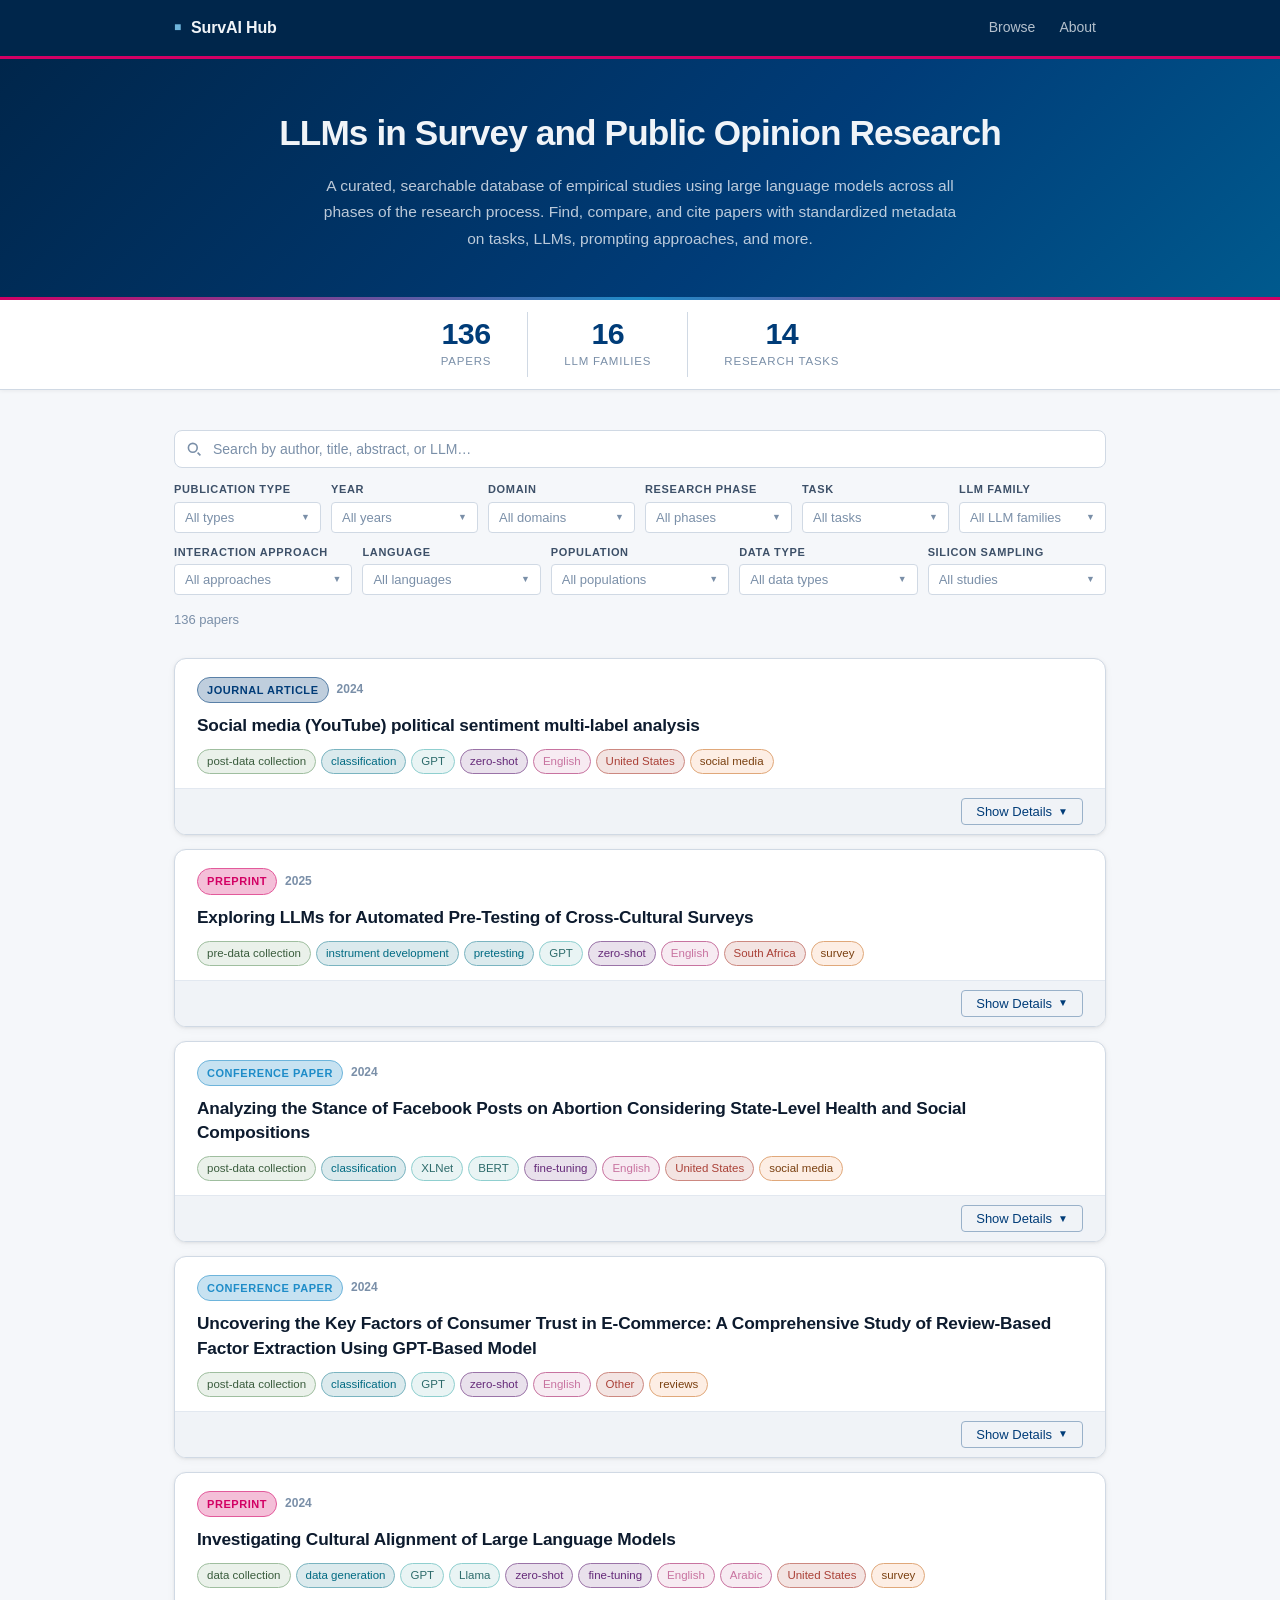
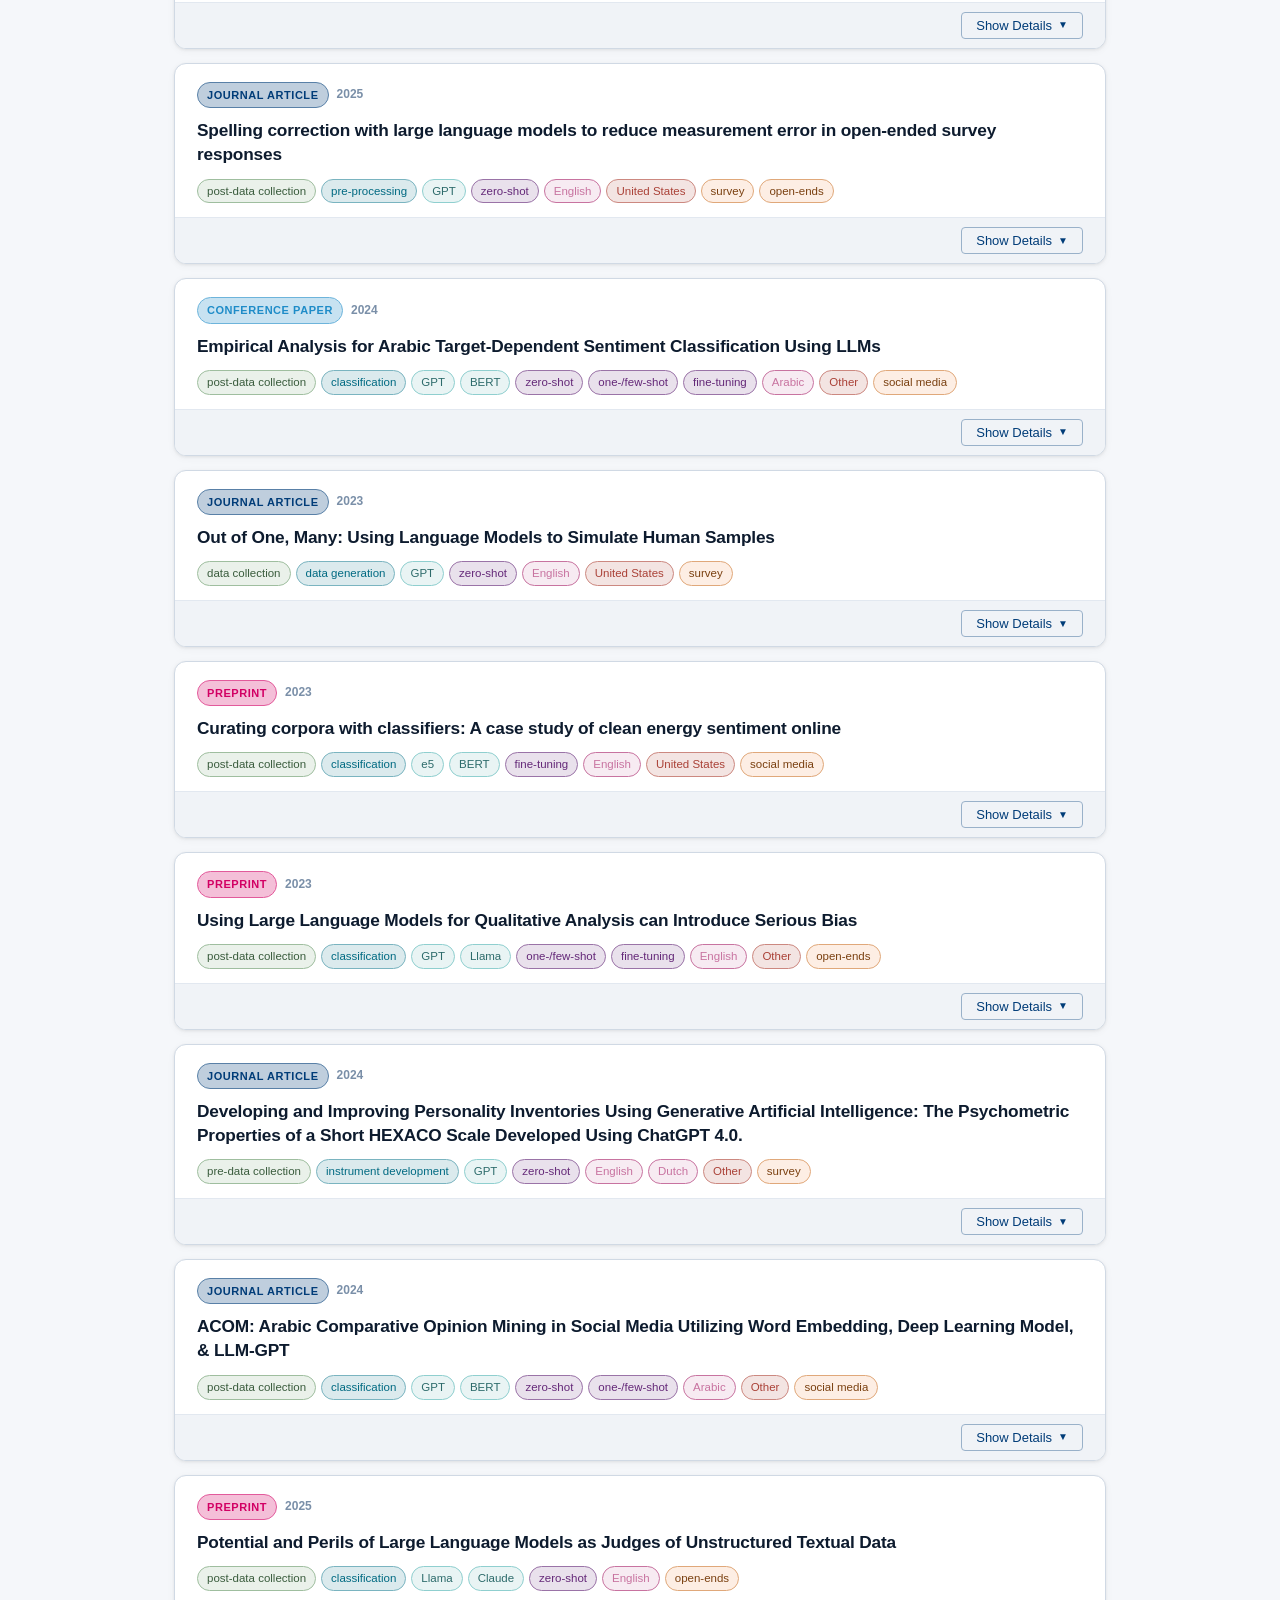
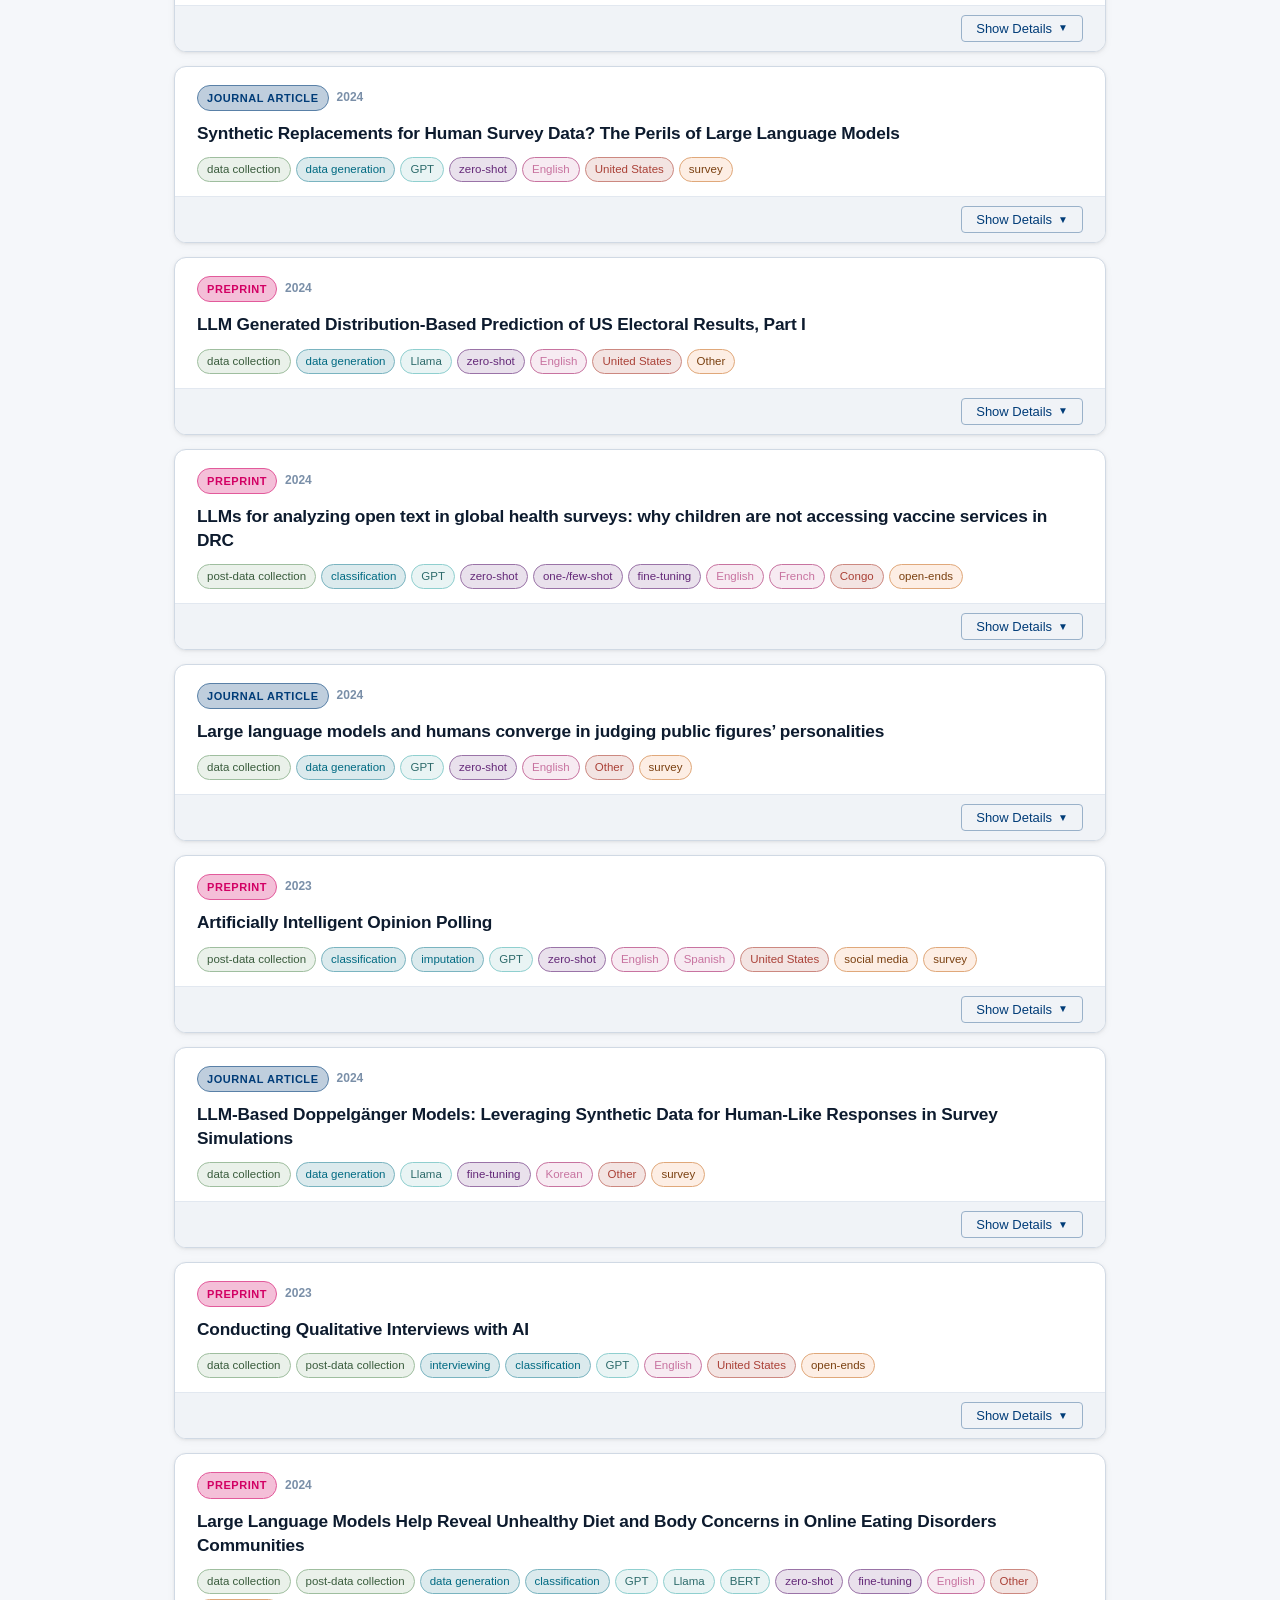
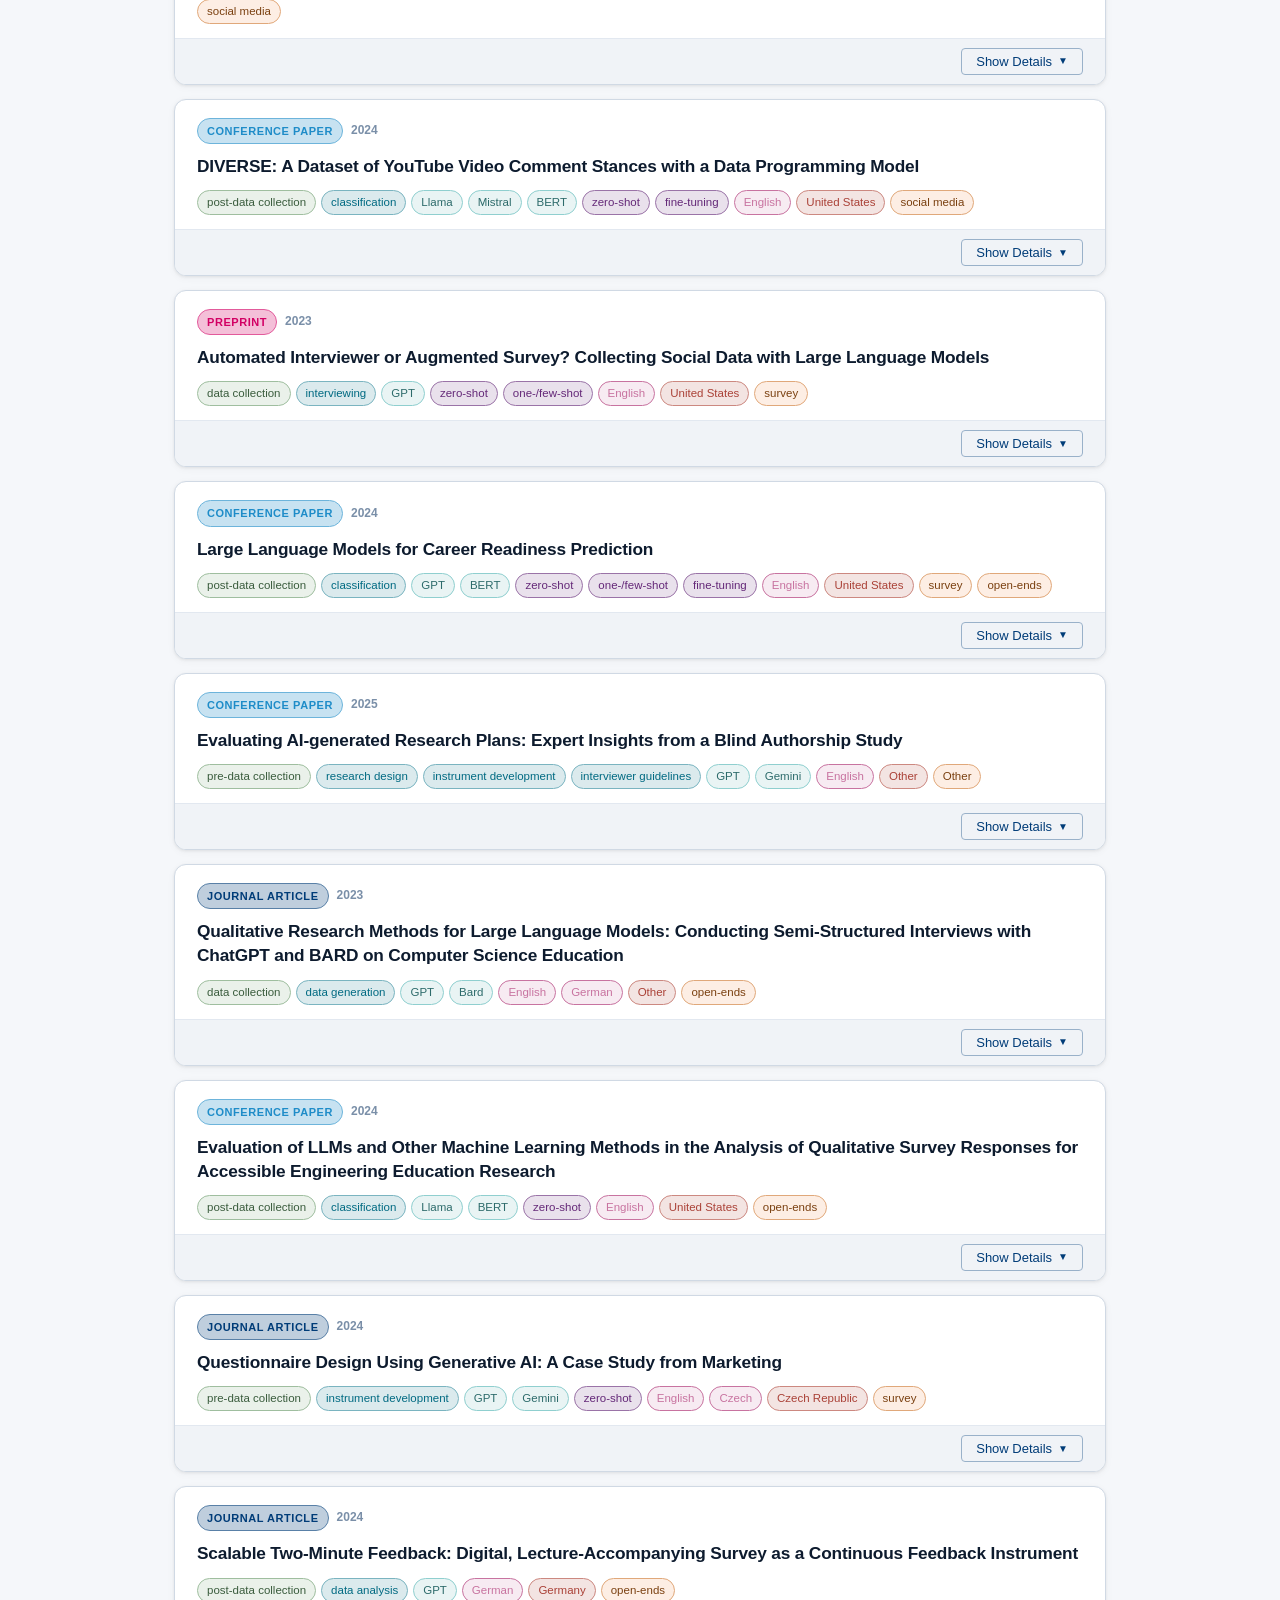
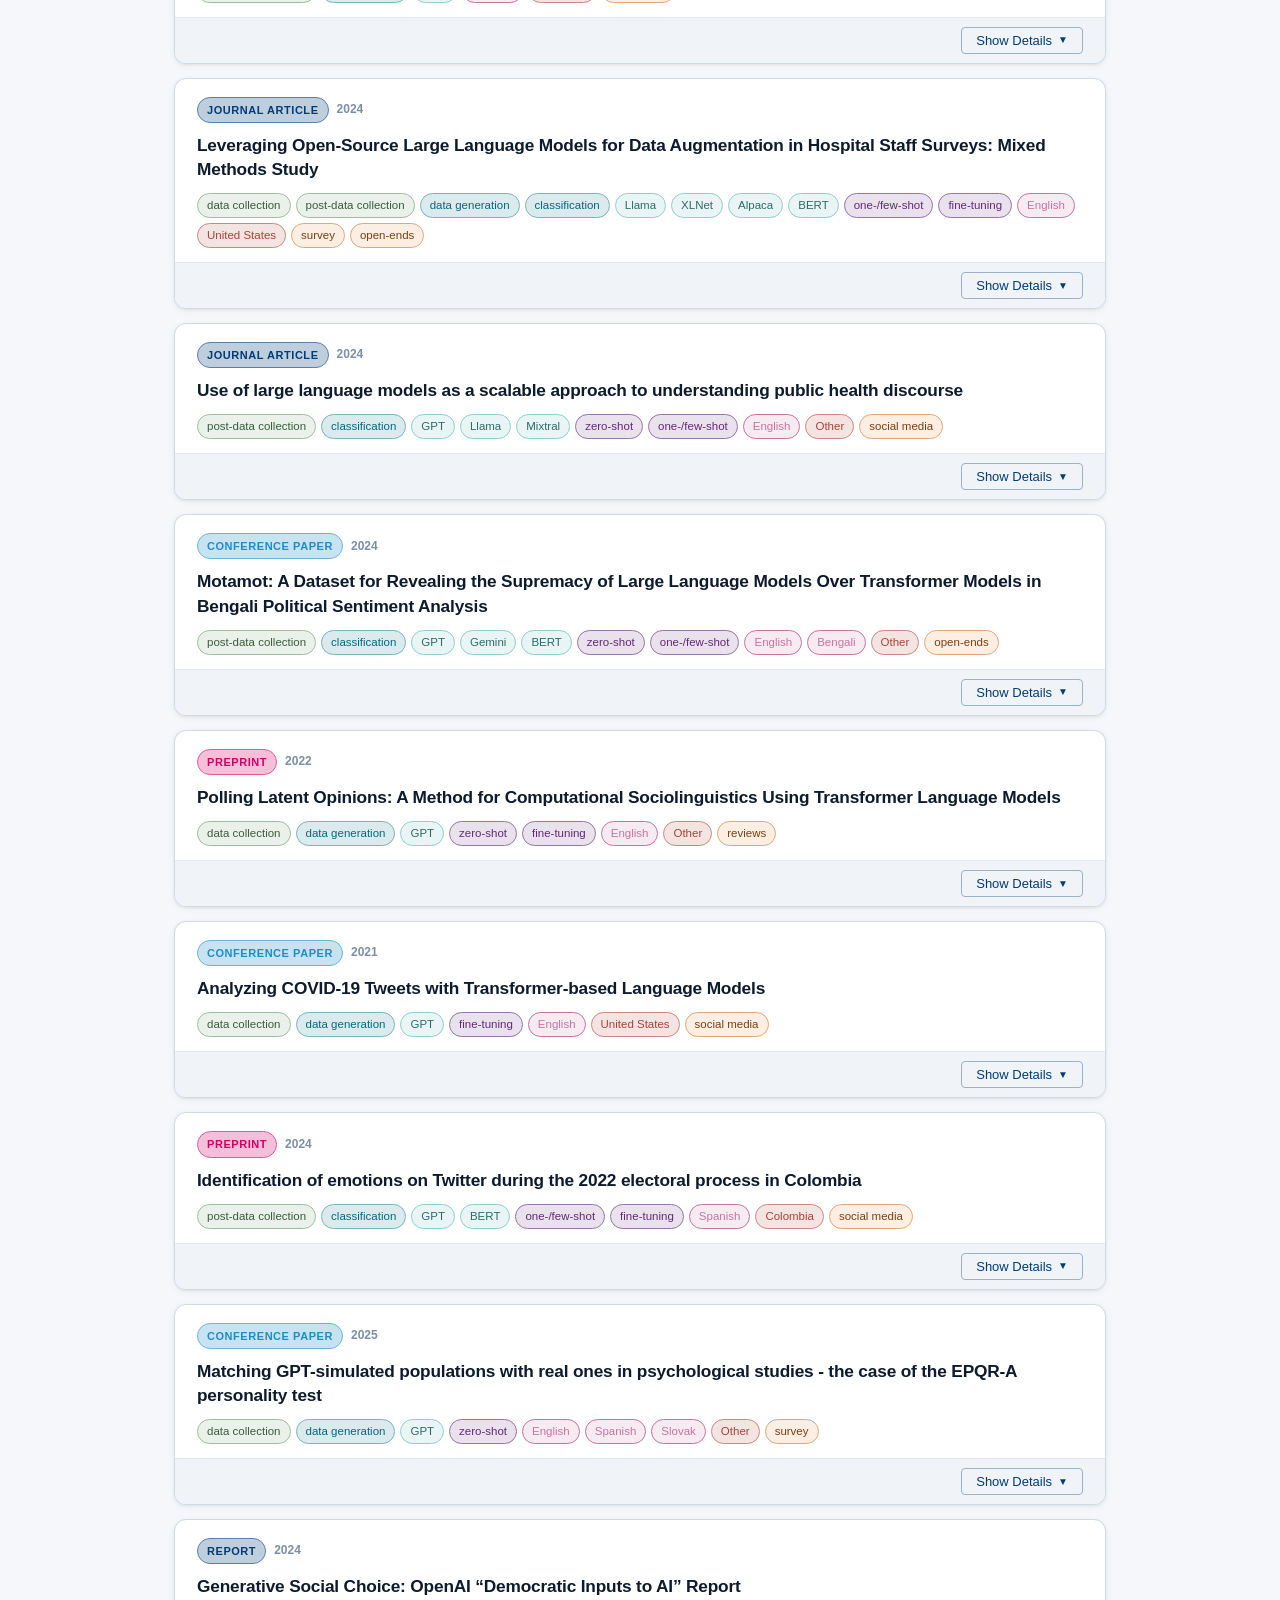
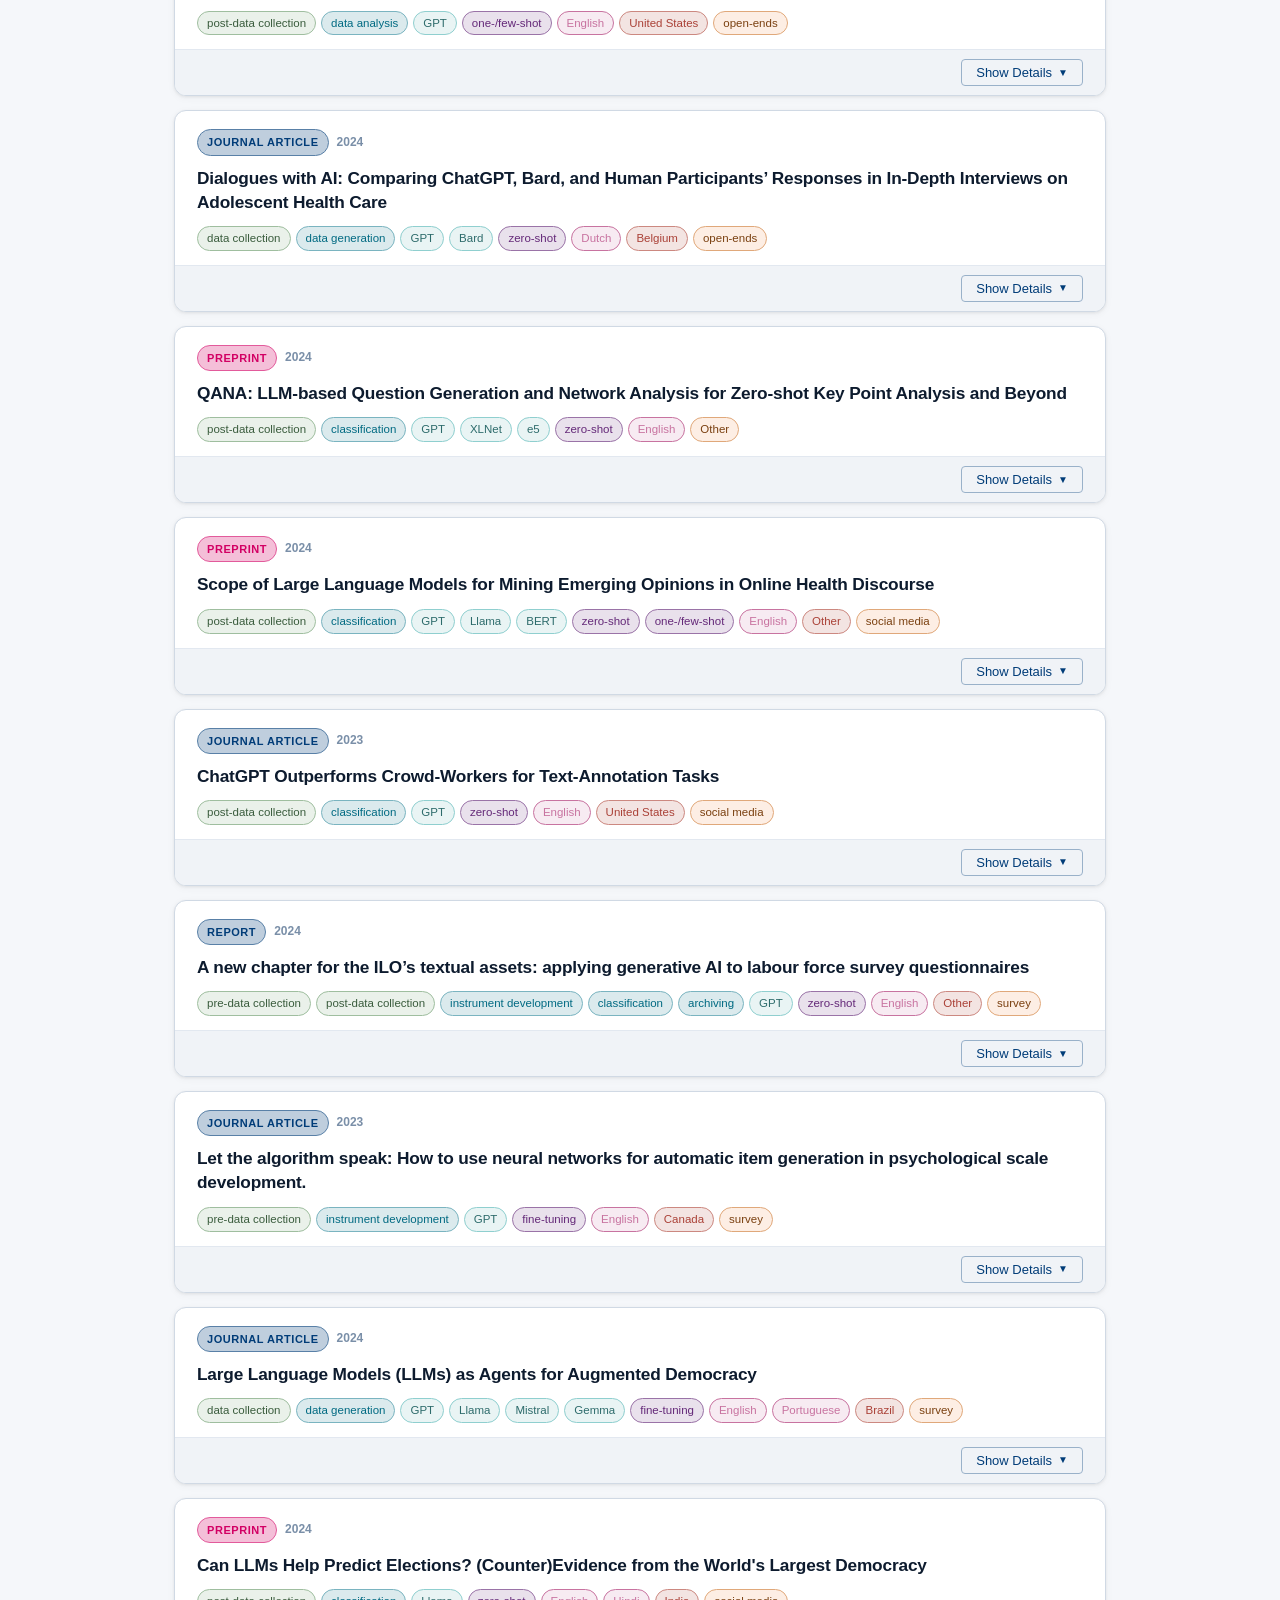
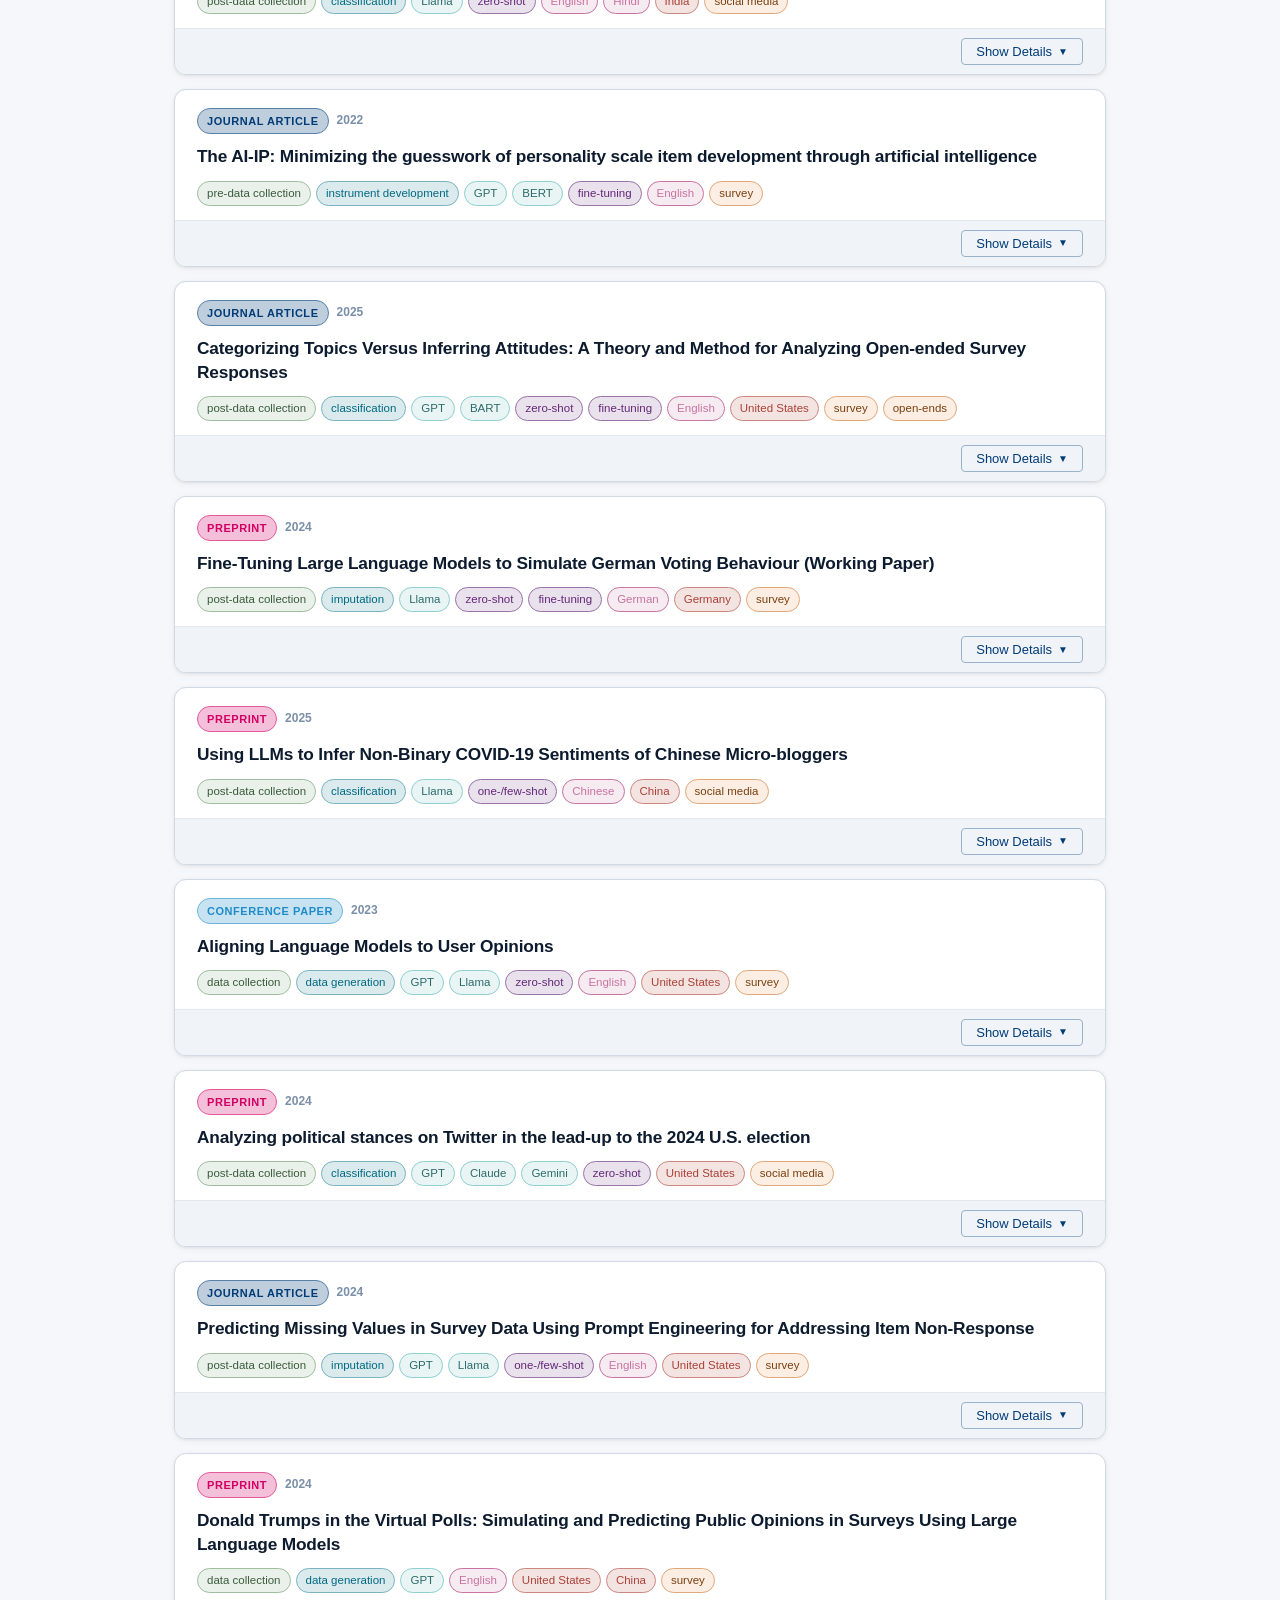
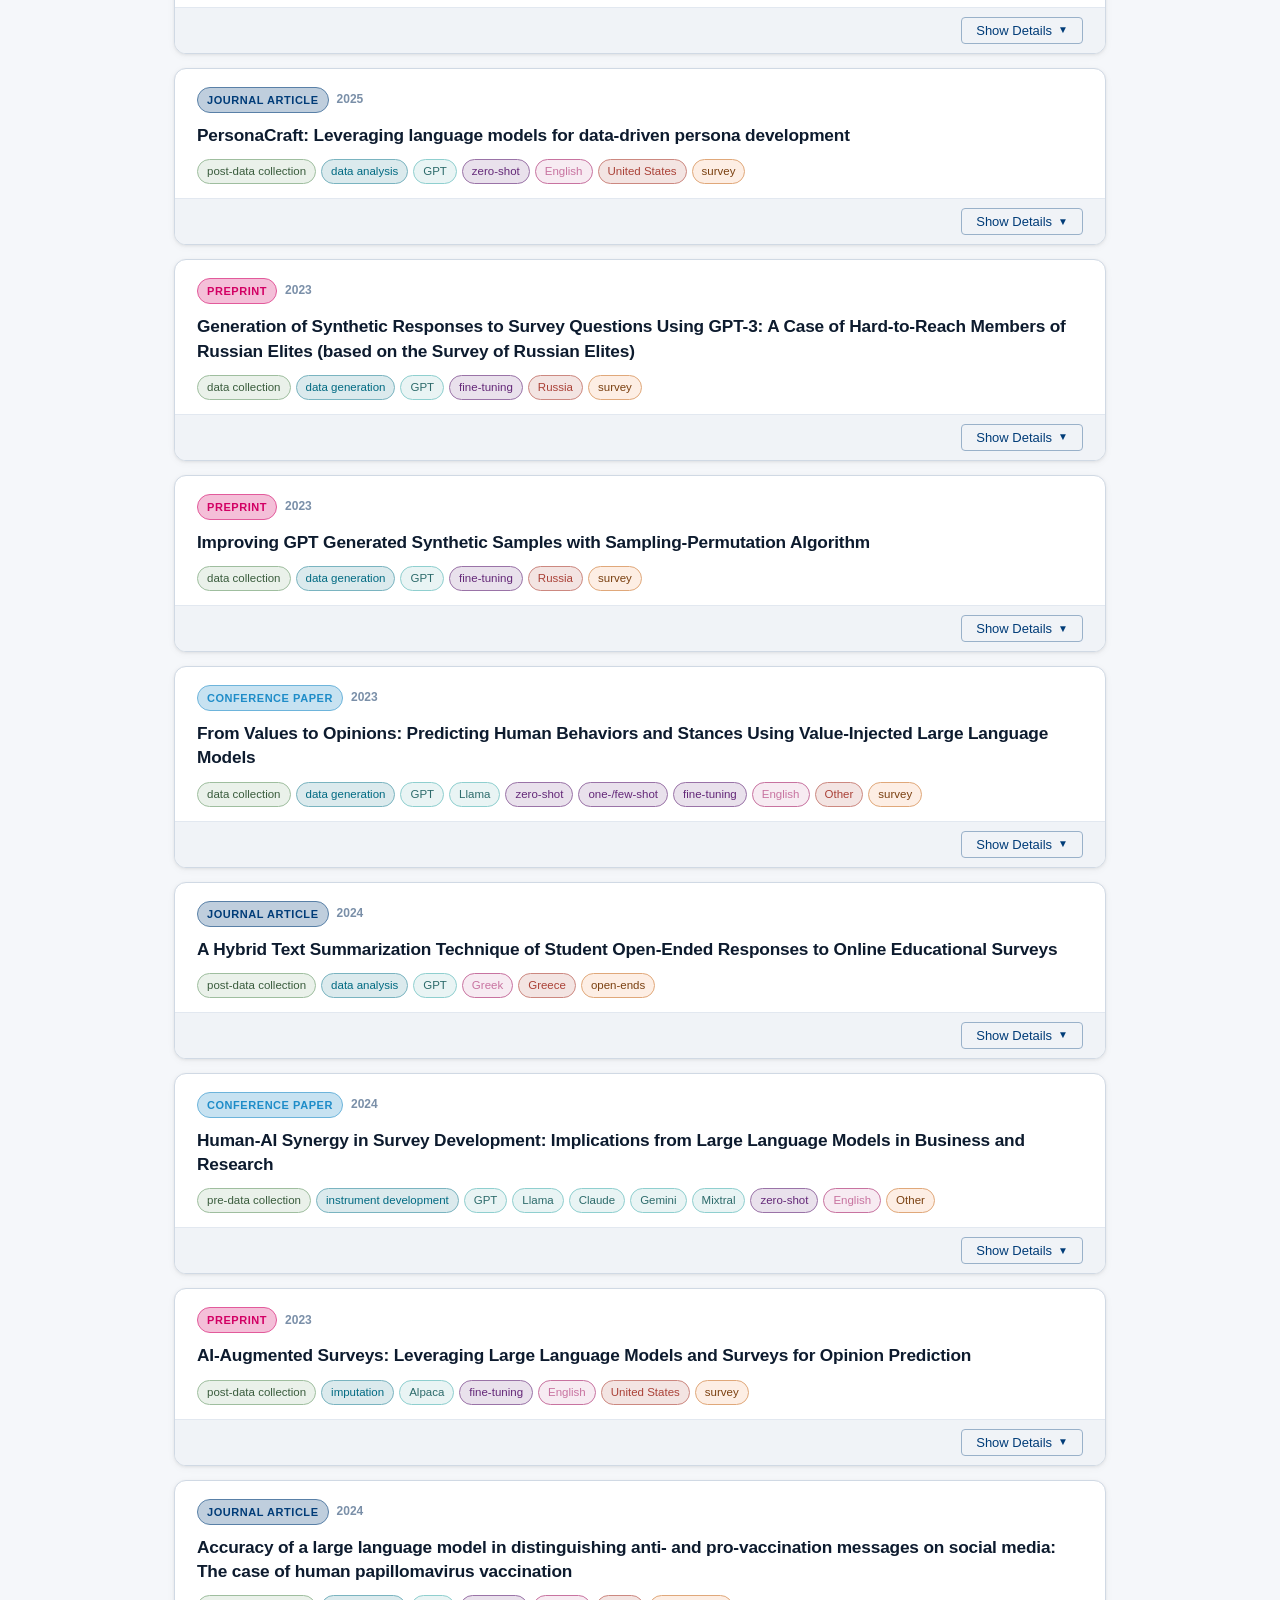
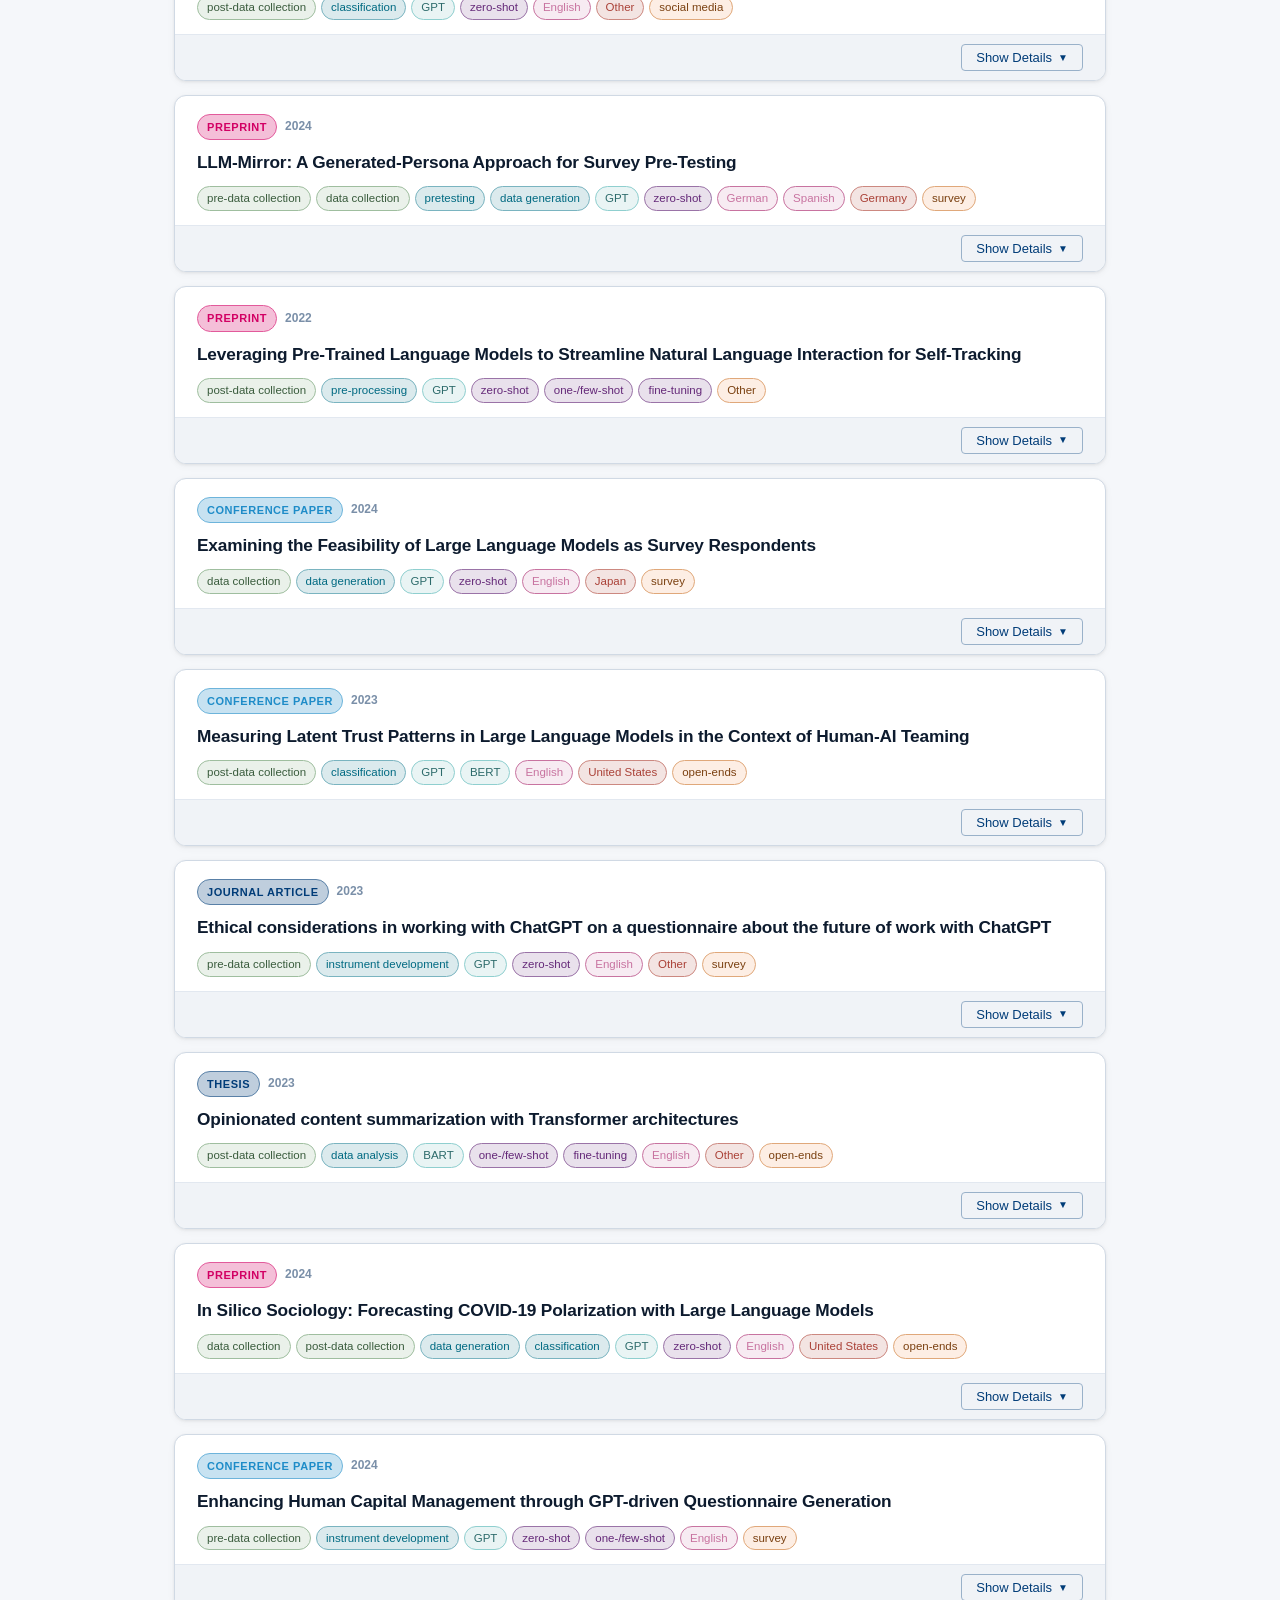
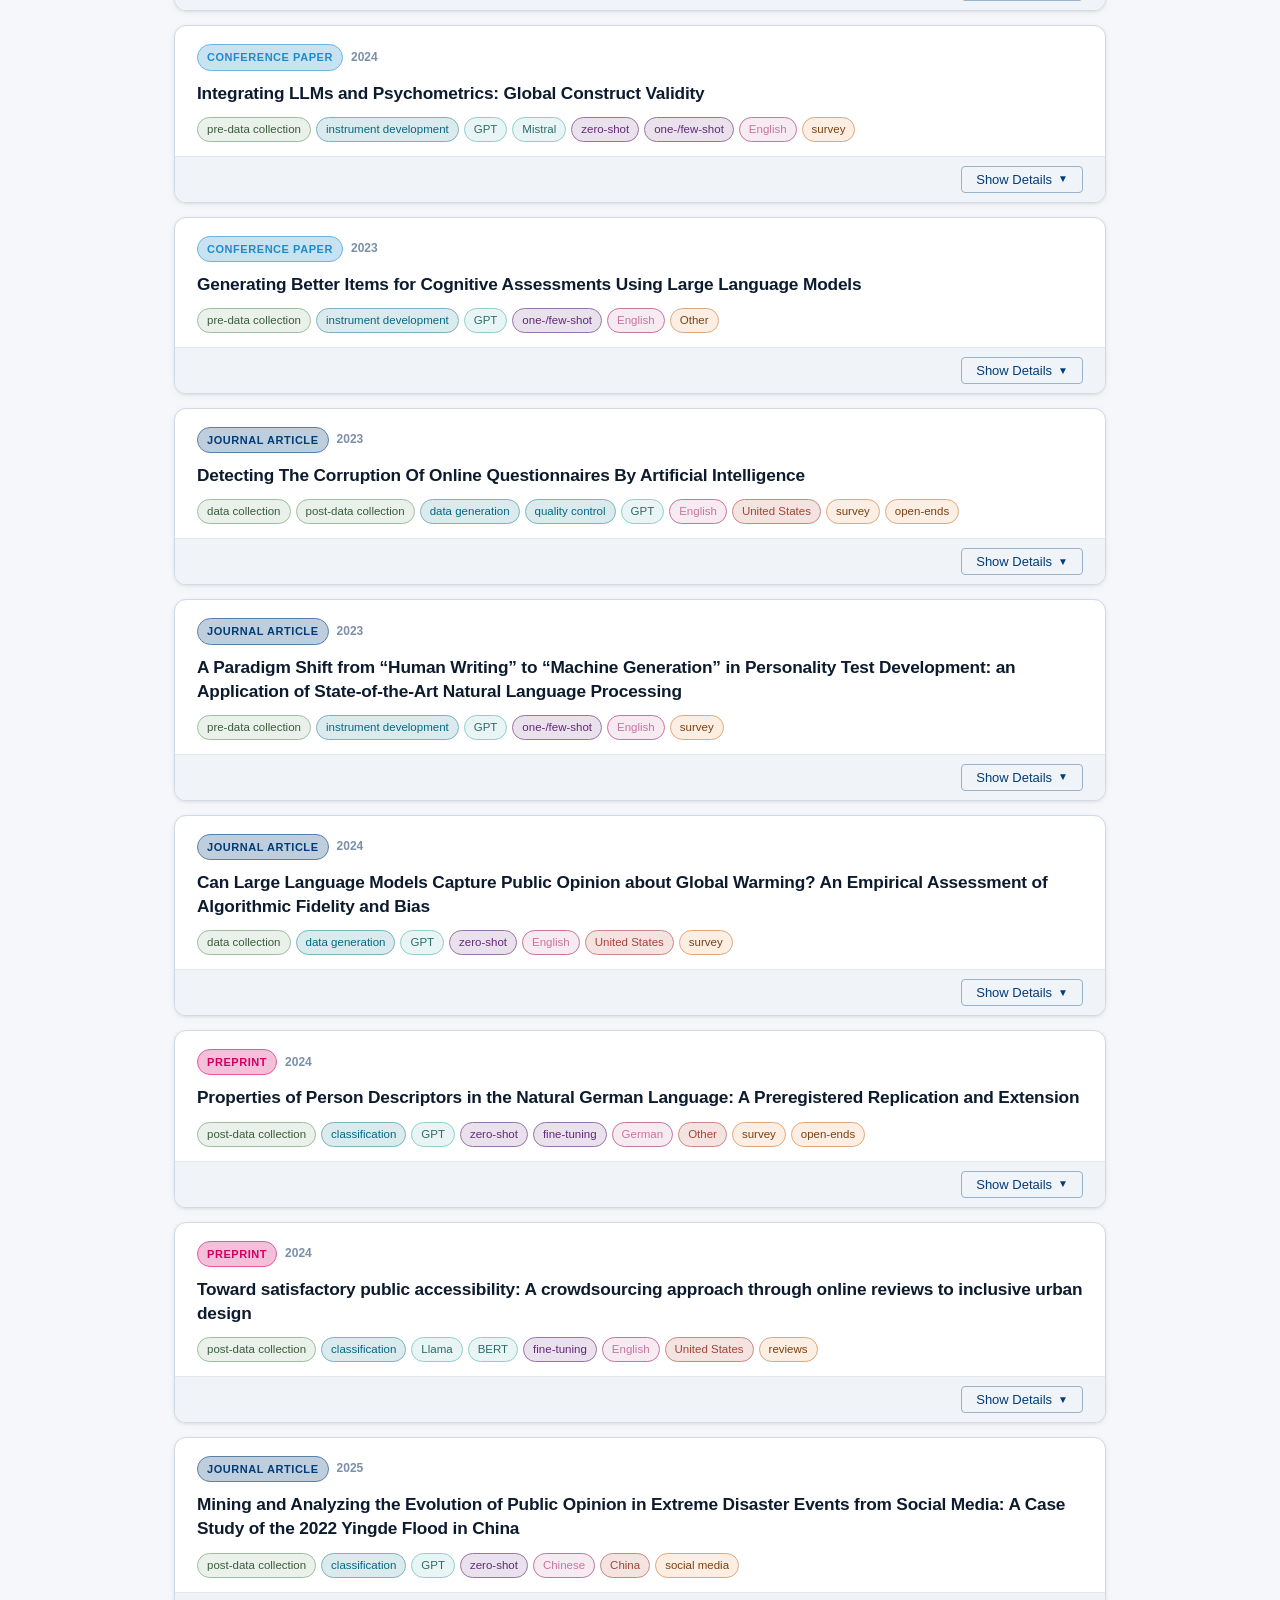
==== commit 7234b450: "Updated Readme and minor db typos" ====
--- a/docs/index.html
+++ b/docs/index.html
@@ -98,7 +98,11 @@
             For details on the search strategy and eligibility criteria, as well as a systematic review of the studies, see the accompanying paper: 
             <br>
             <p>
+<<<<<<< Updated upstream:docs/index.html
             von der Heyde, L., Keusch, F., Buskirk, T., & Eck, A. (2026). <i>AI in the Loop?! A Systematic Review of the Use of Large Language Models in Survey and Public Opinion Research.</i> <a href="https://doi.org/10.31235/osf.io/eubj4_v1">https://doi.org/10.31235/osf.io/eubj4_v1</a>.
+=======
+            von der Heyde, L., Keusch, F., Buskirk, T., & Eck, A. (2026). <i>AI in the Loop?! A Systematic Review of the Use of Large Language Models in Survey and Public Opinion Research.</i>  href="https://doi.org/10.31235/osf.io/eubj4_v1">https://doi.org/10.31235/osf.io/eubj4_v1</a>.
+>>>>>>> Stashed changes:index.html
             </p>
           </p>
         </div>
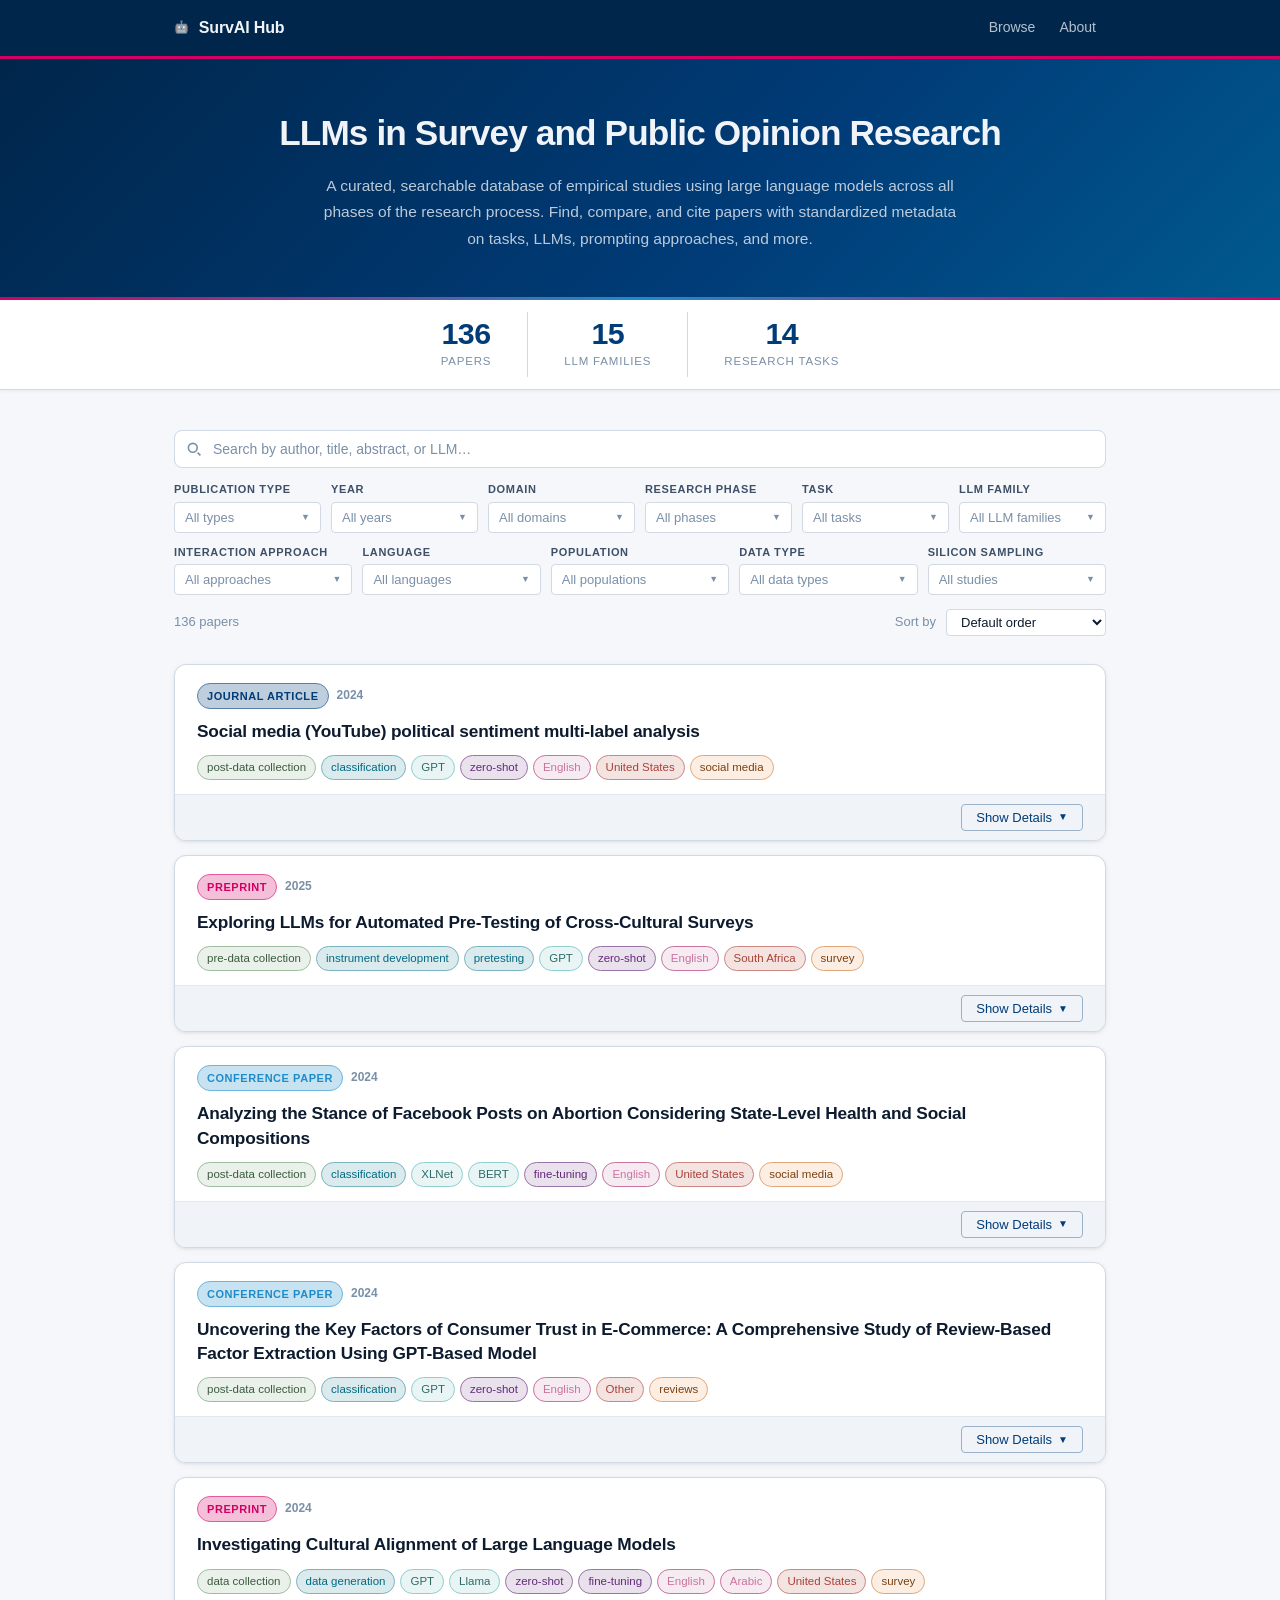
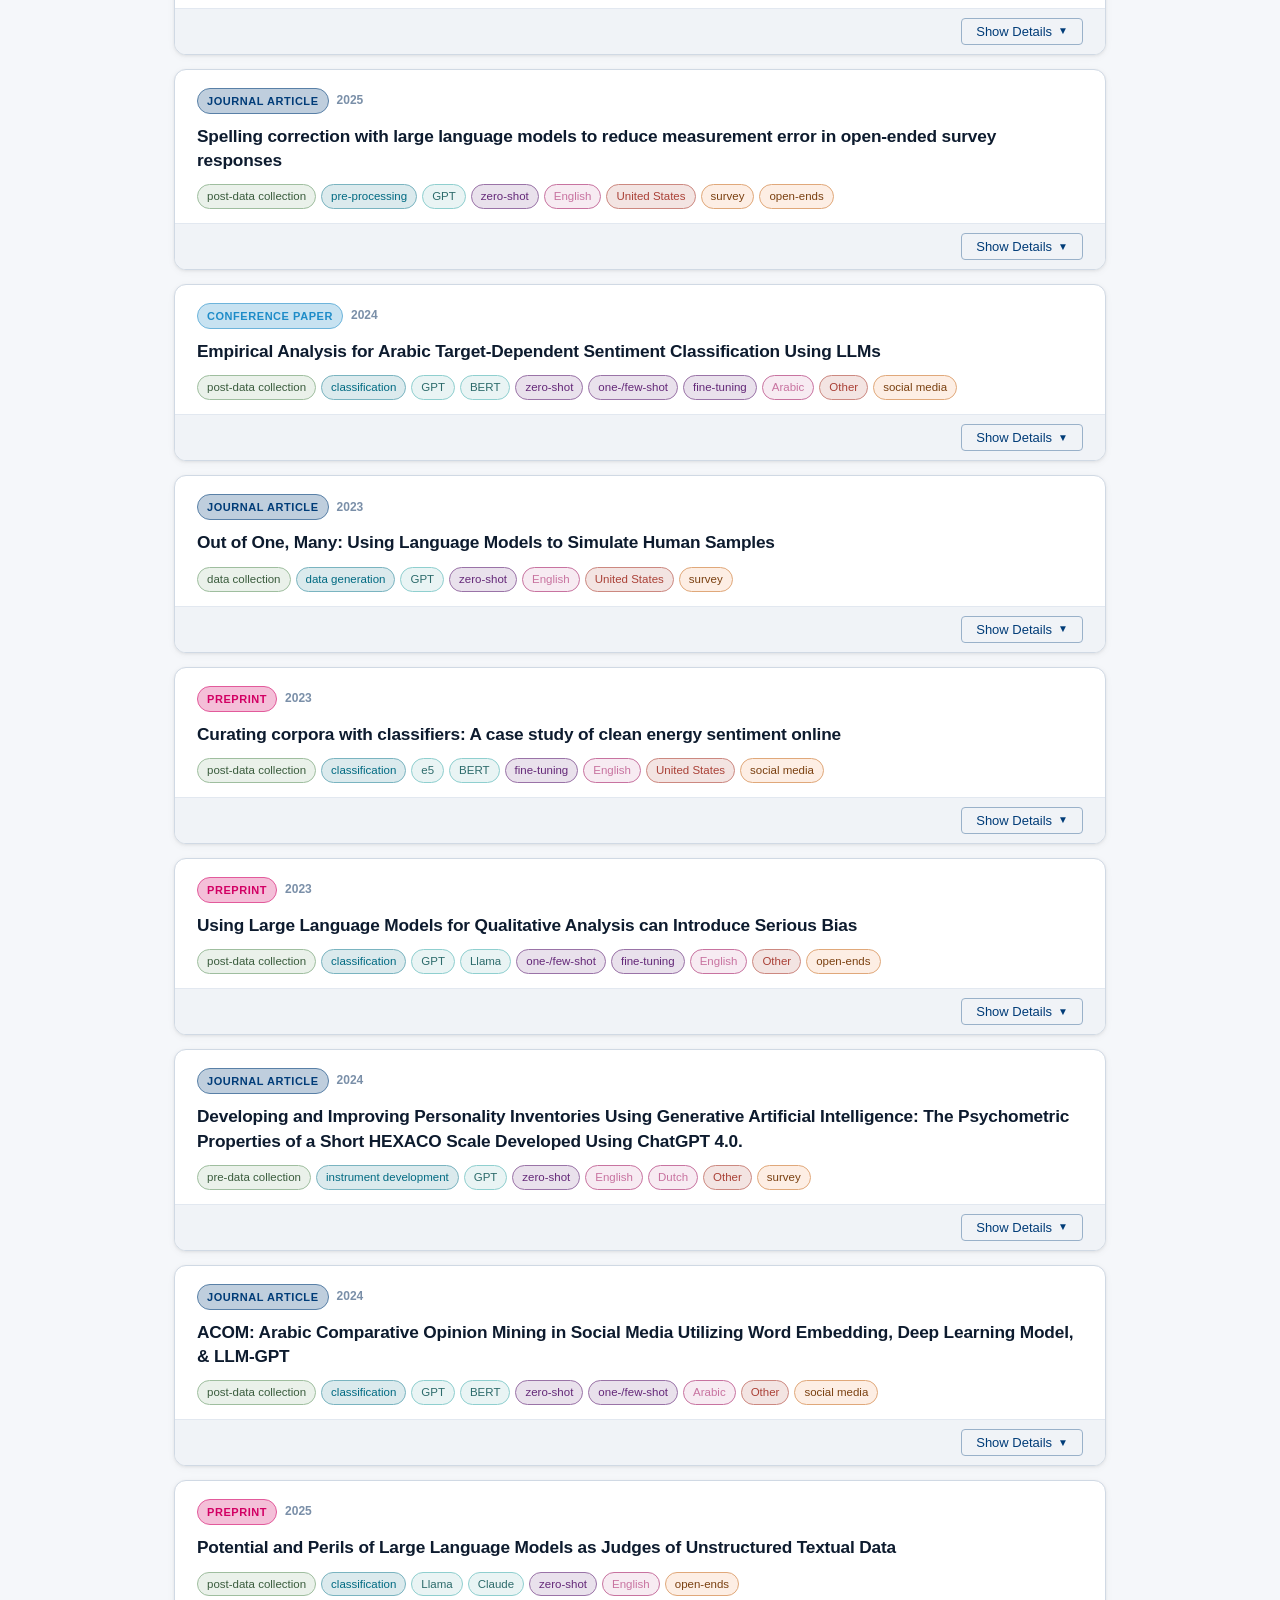
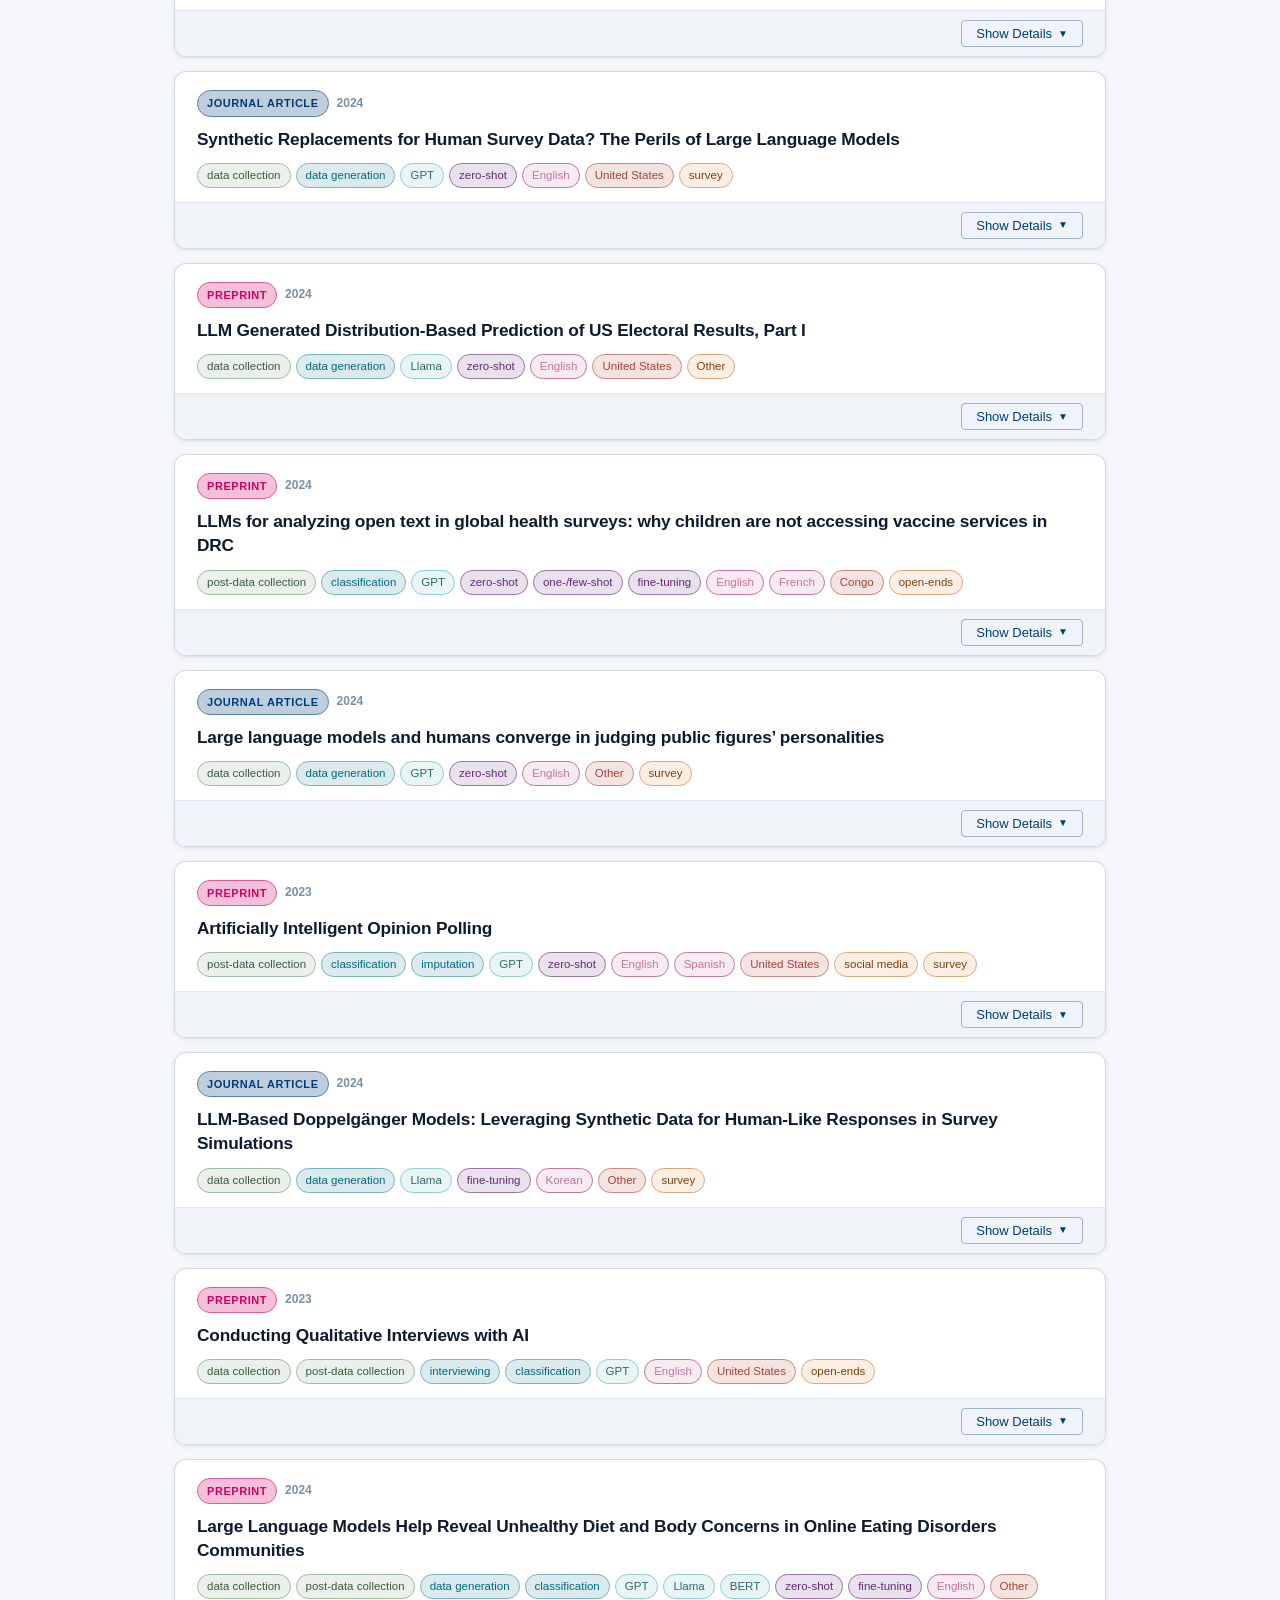
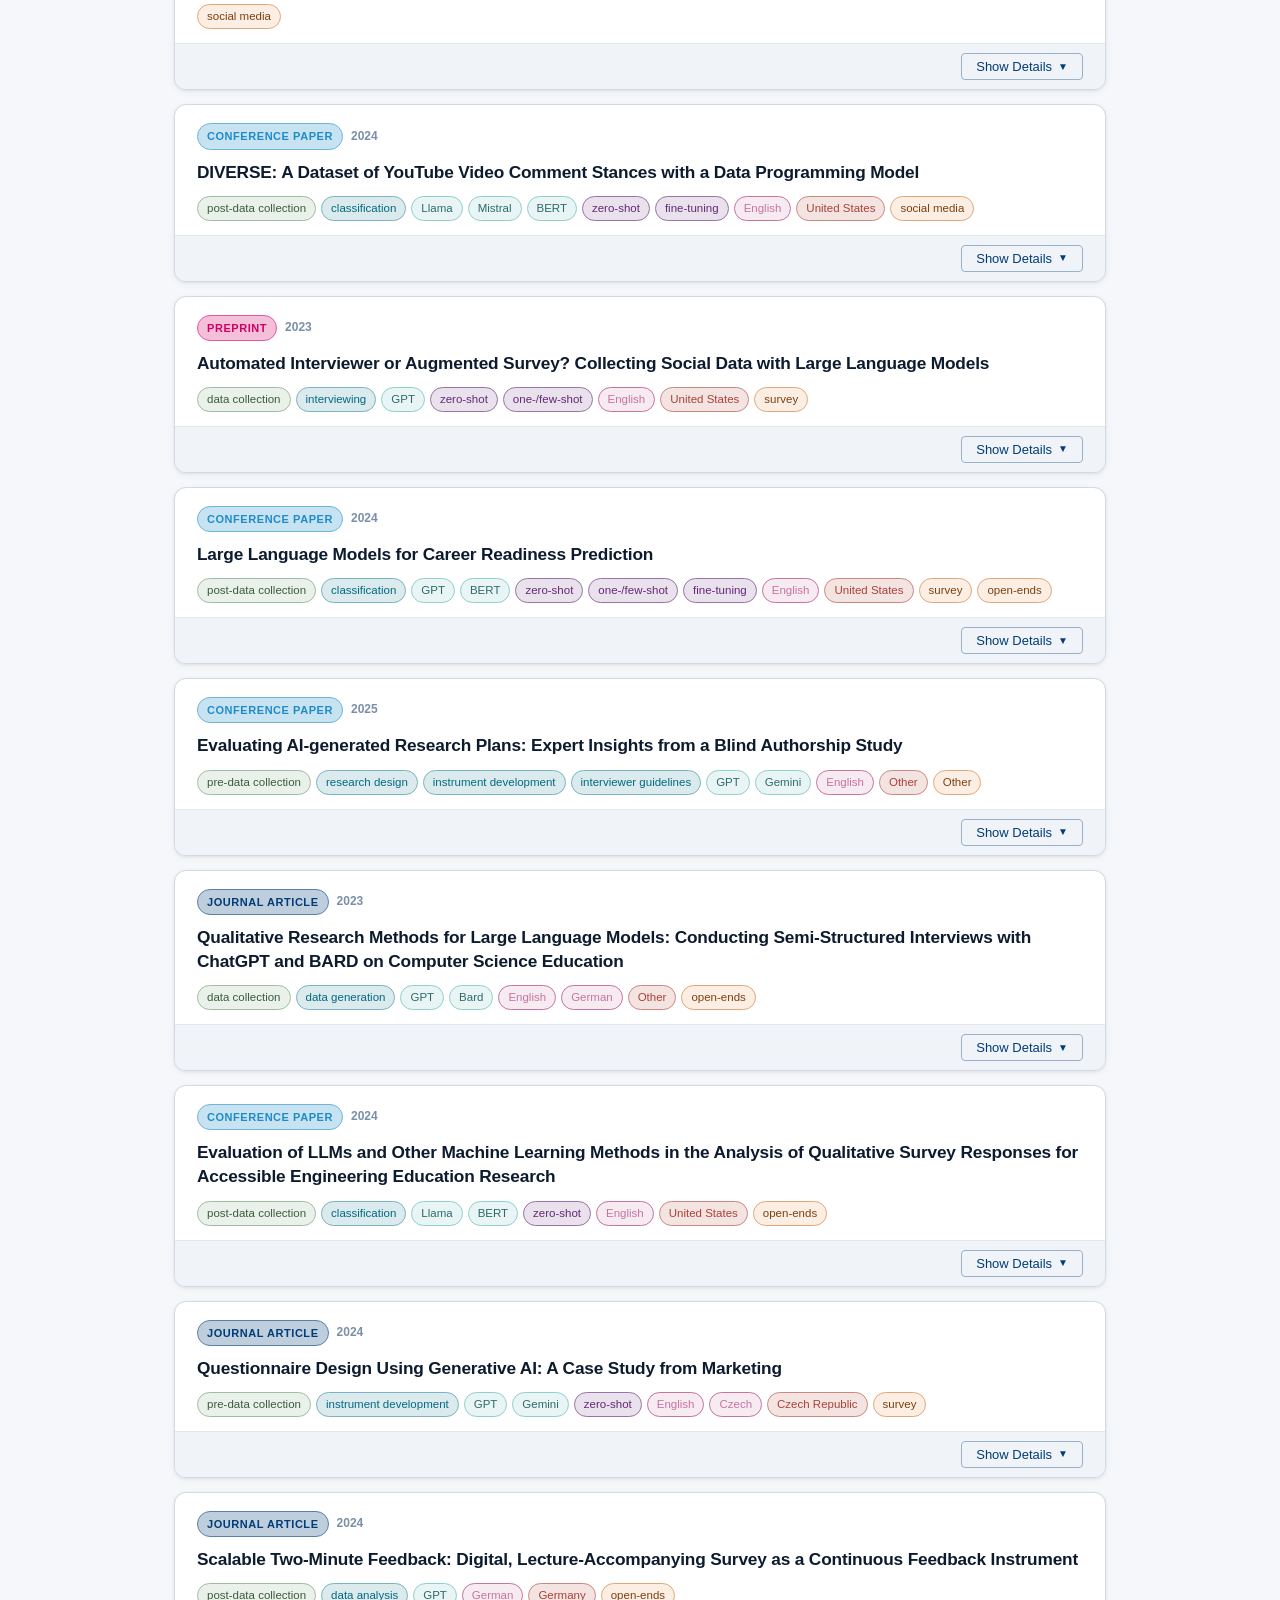
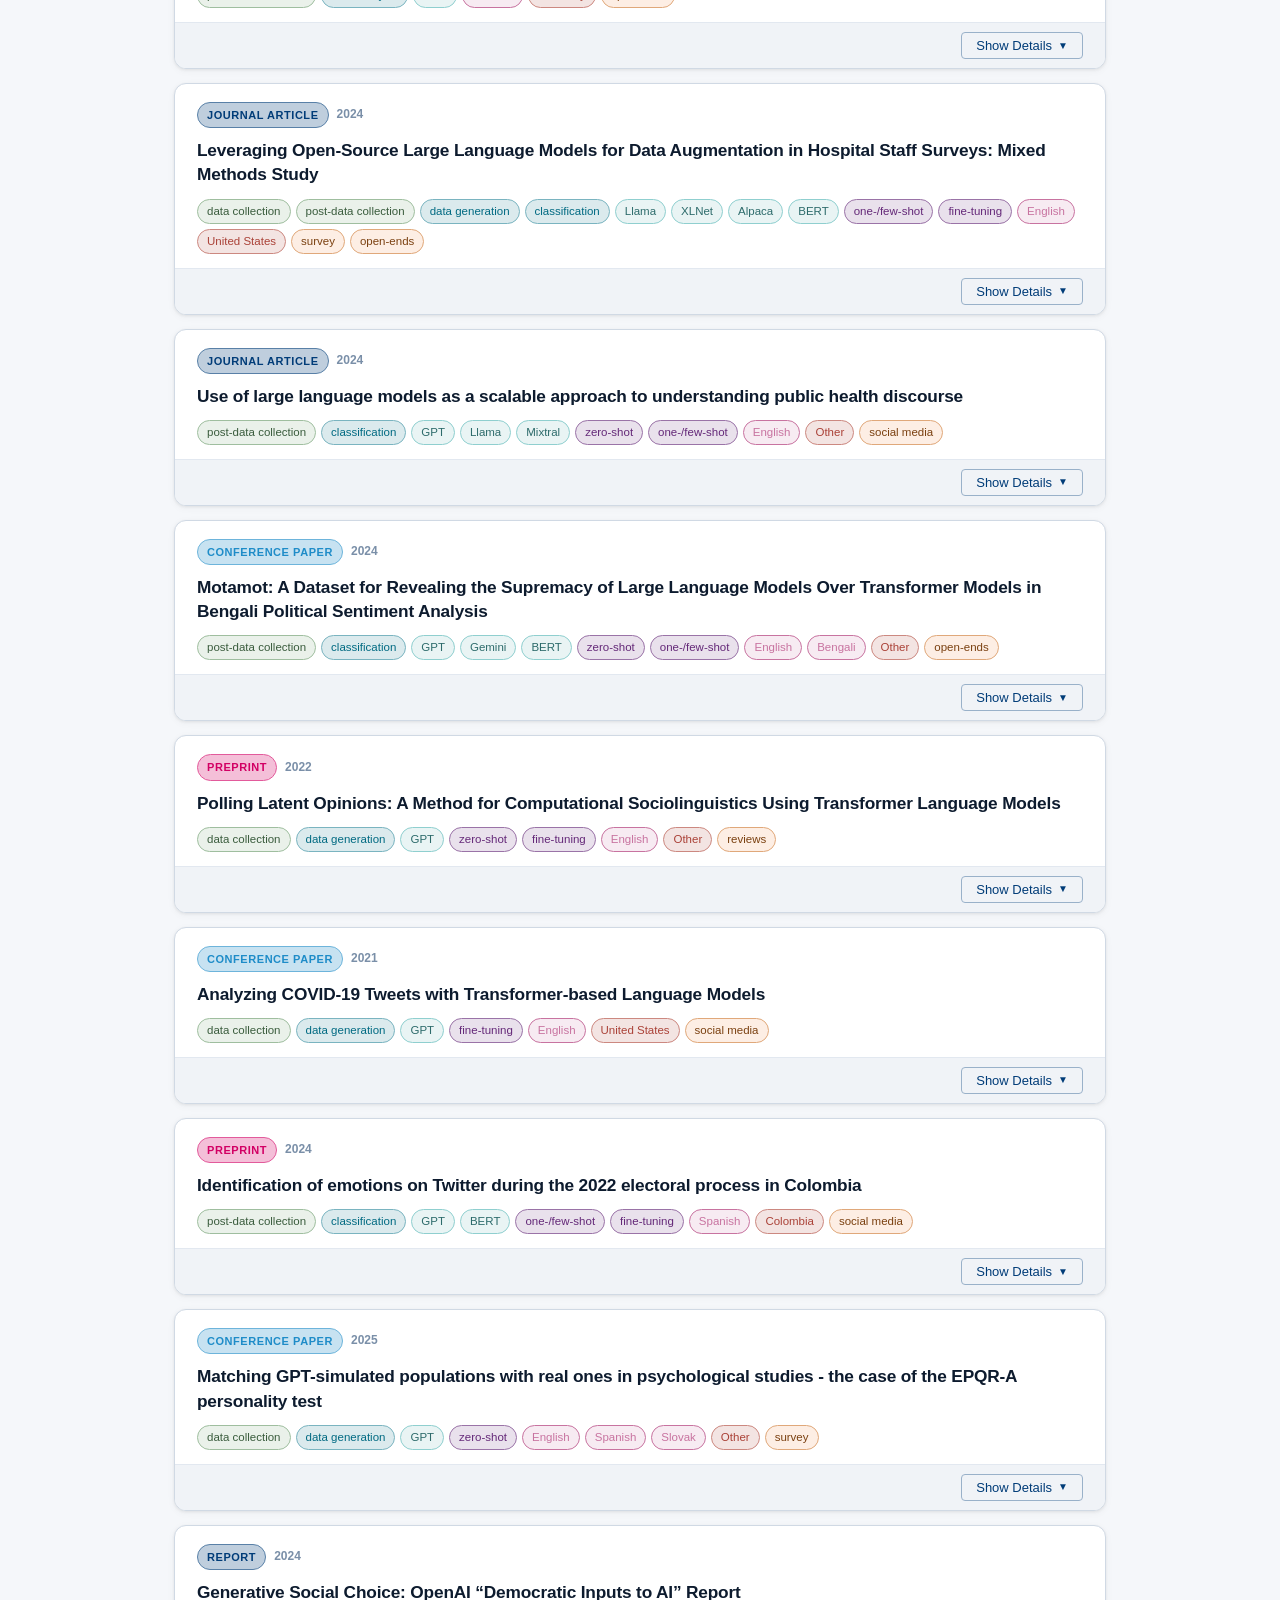
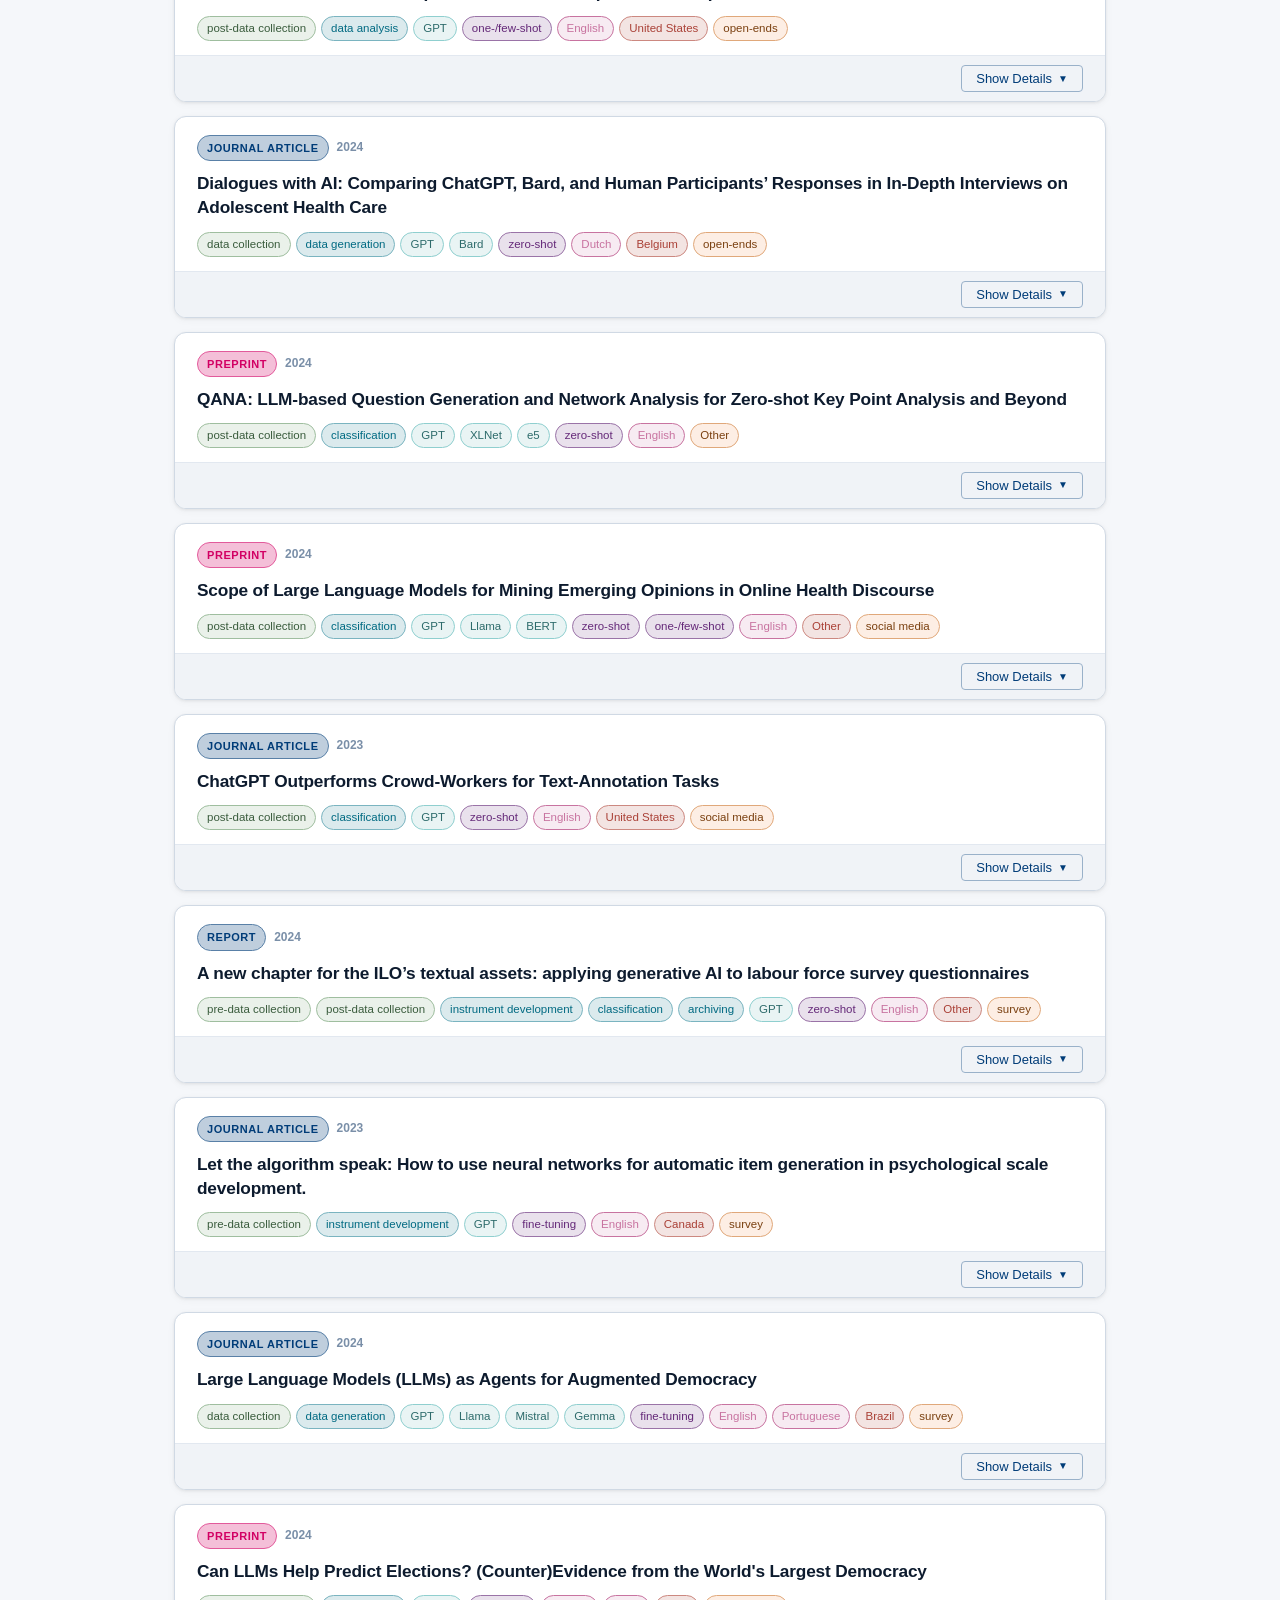
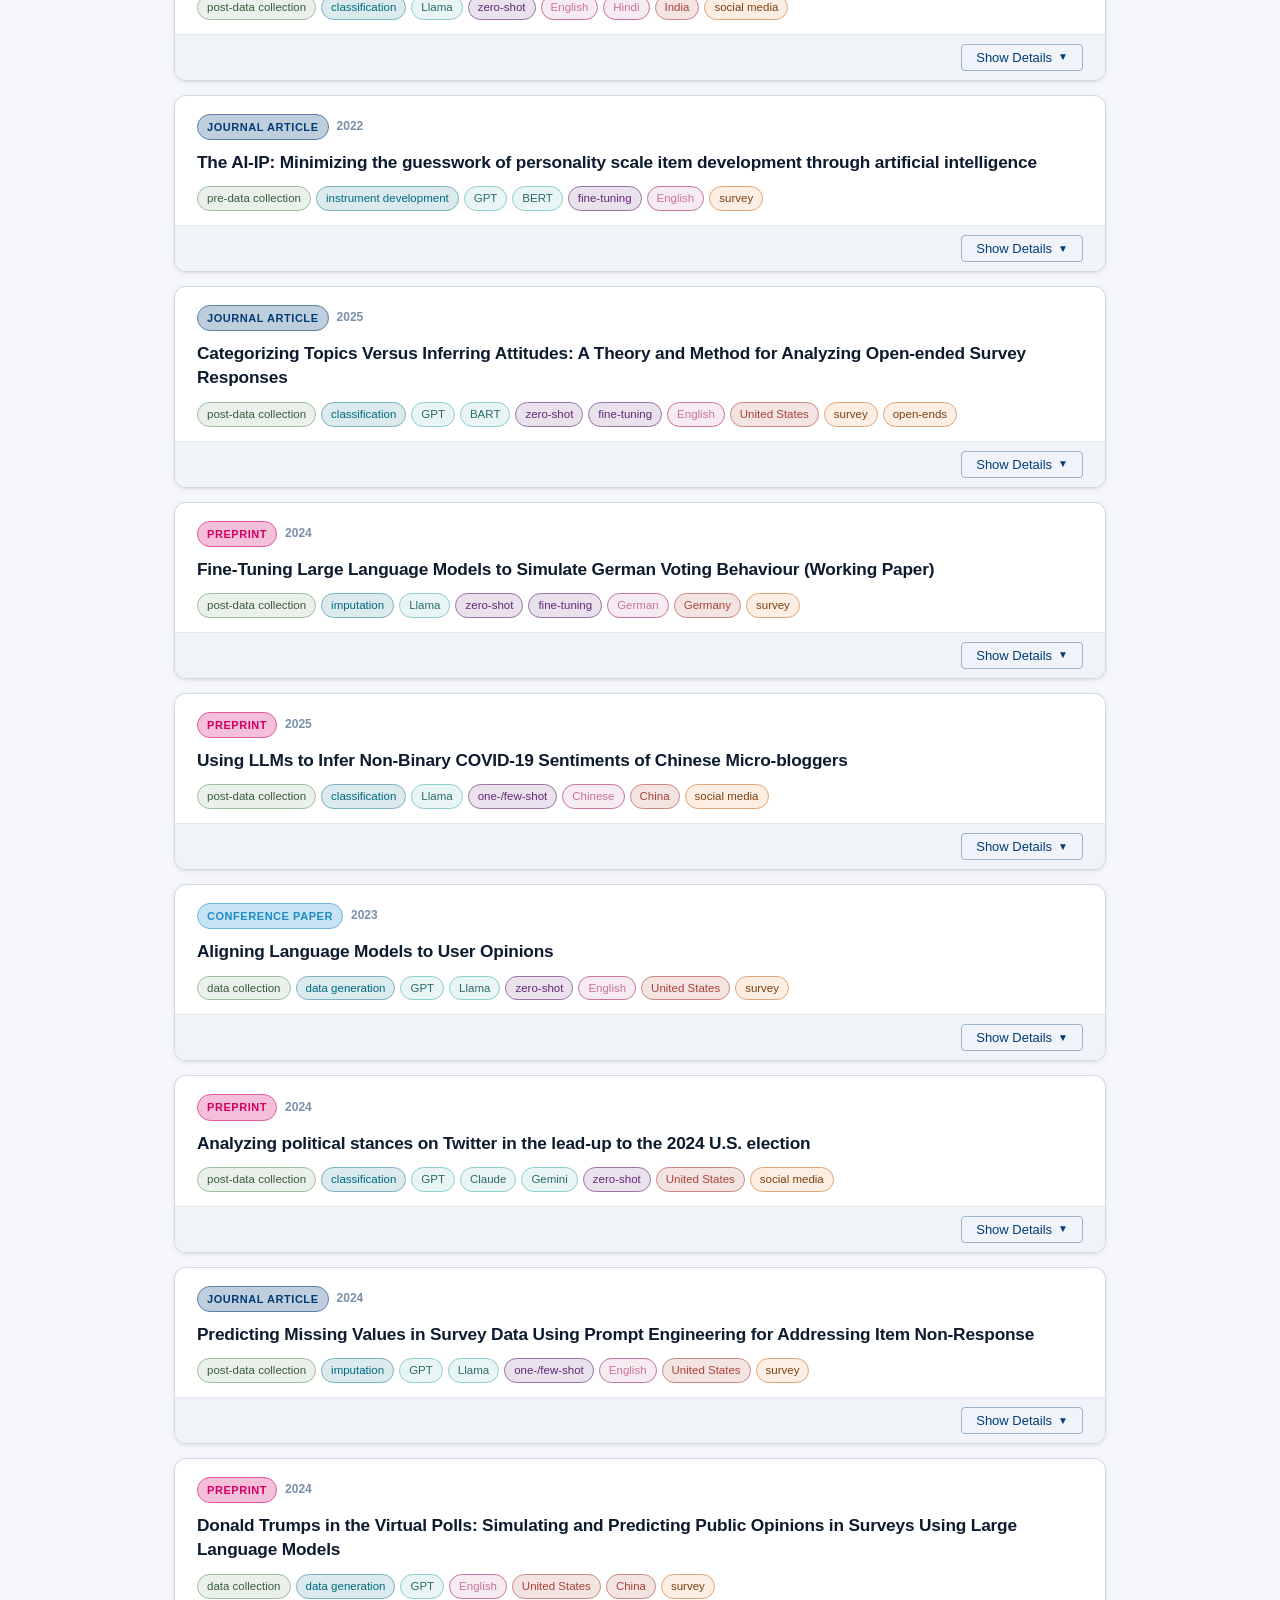
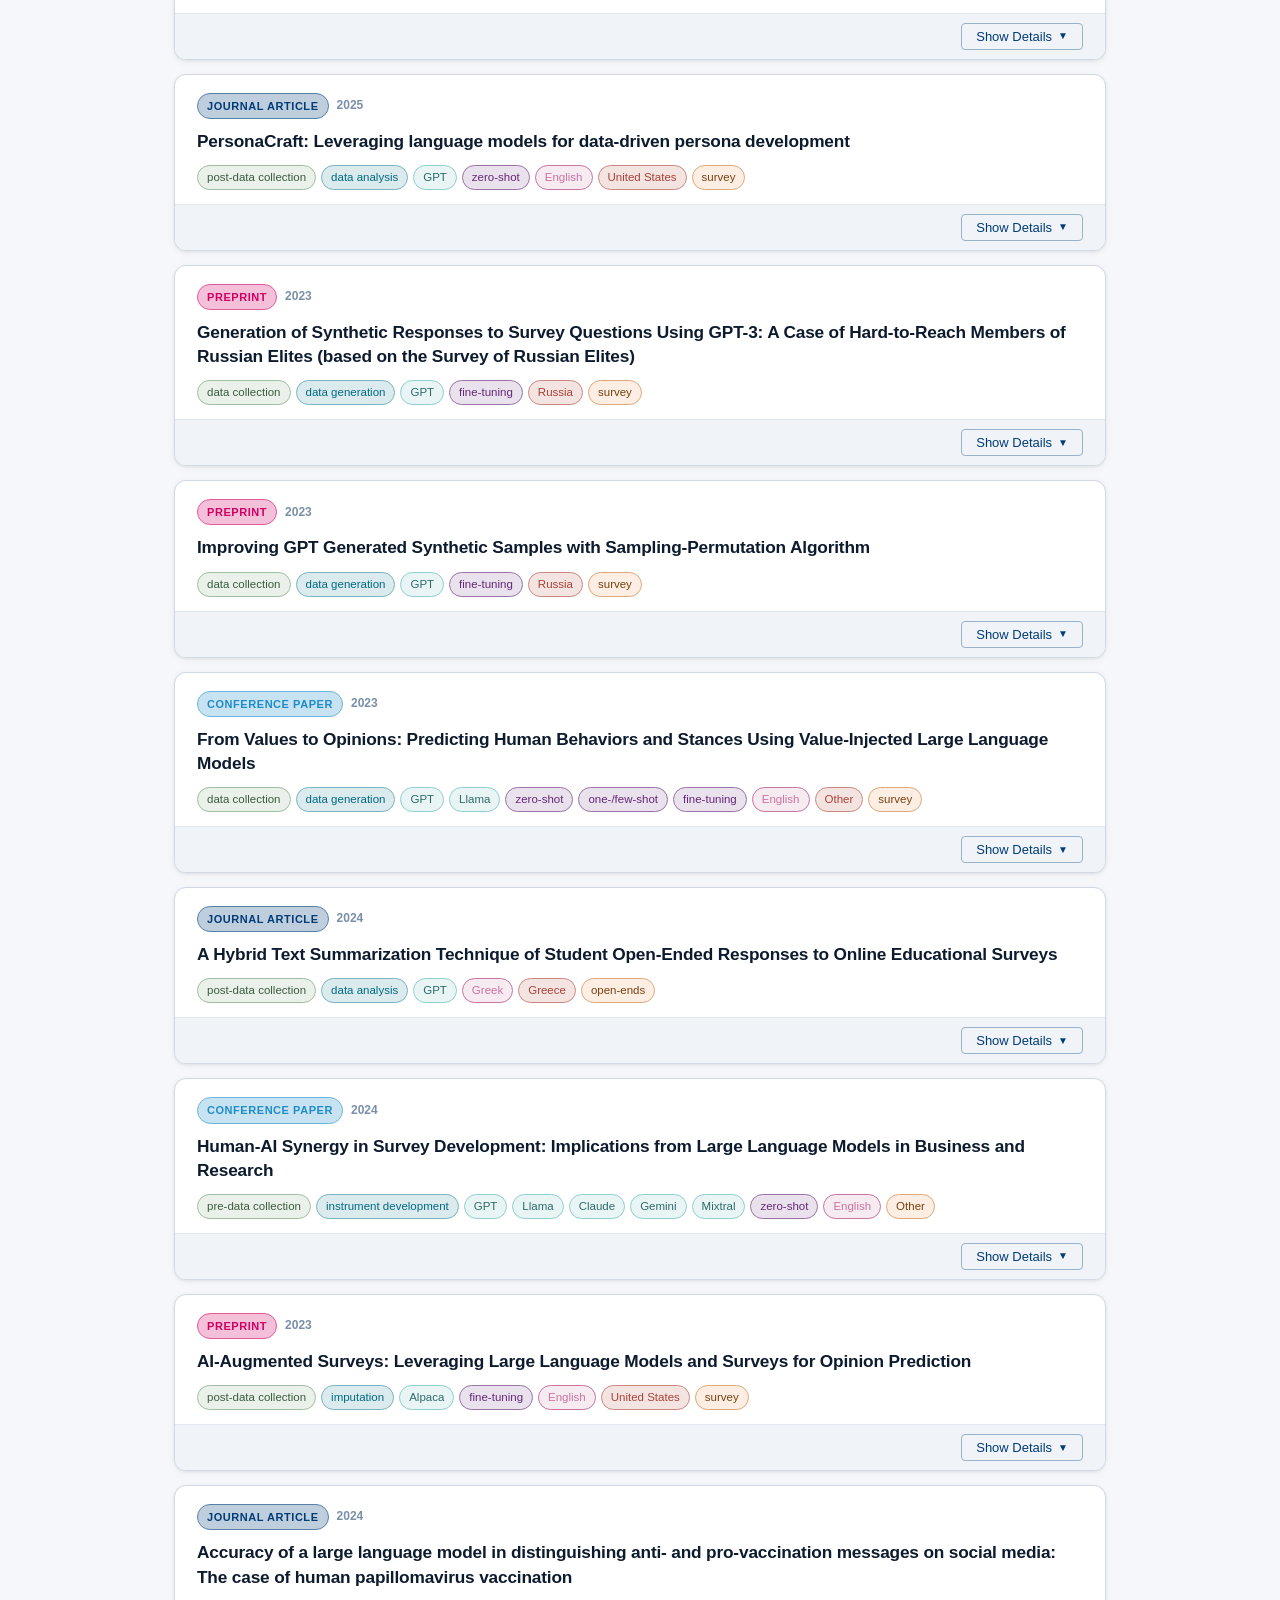
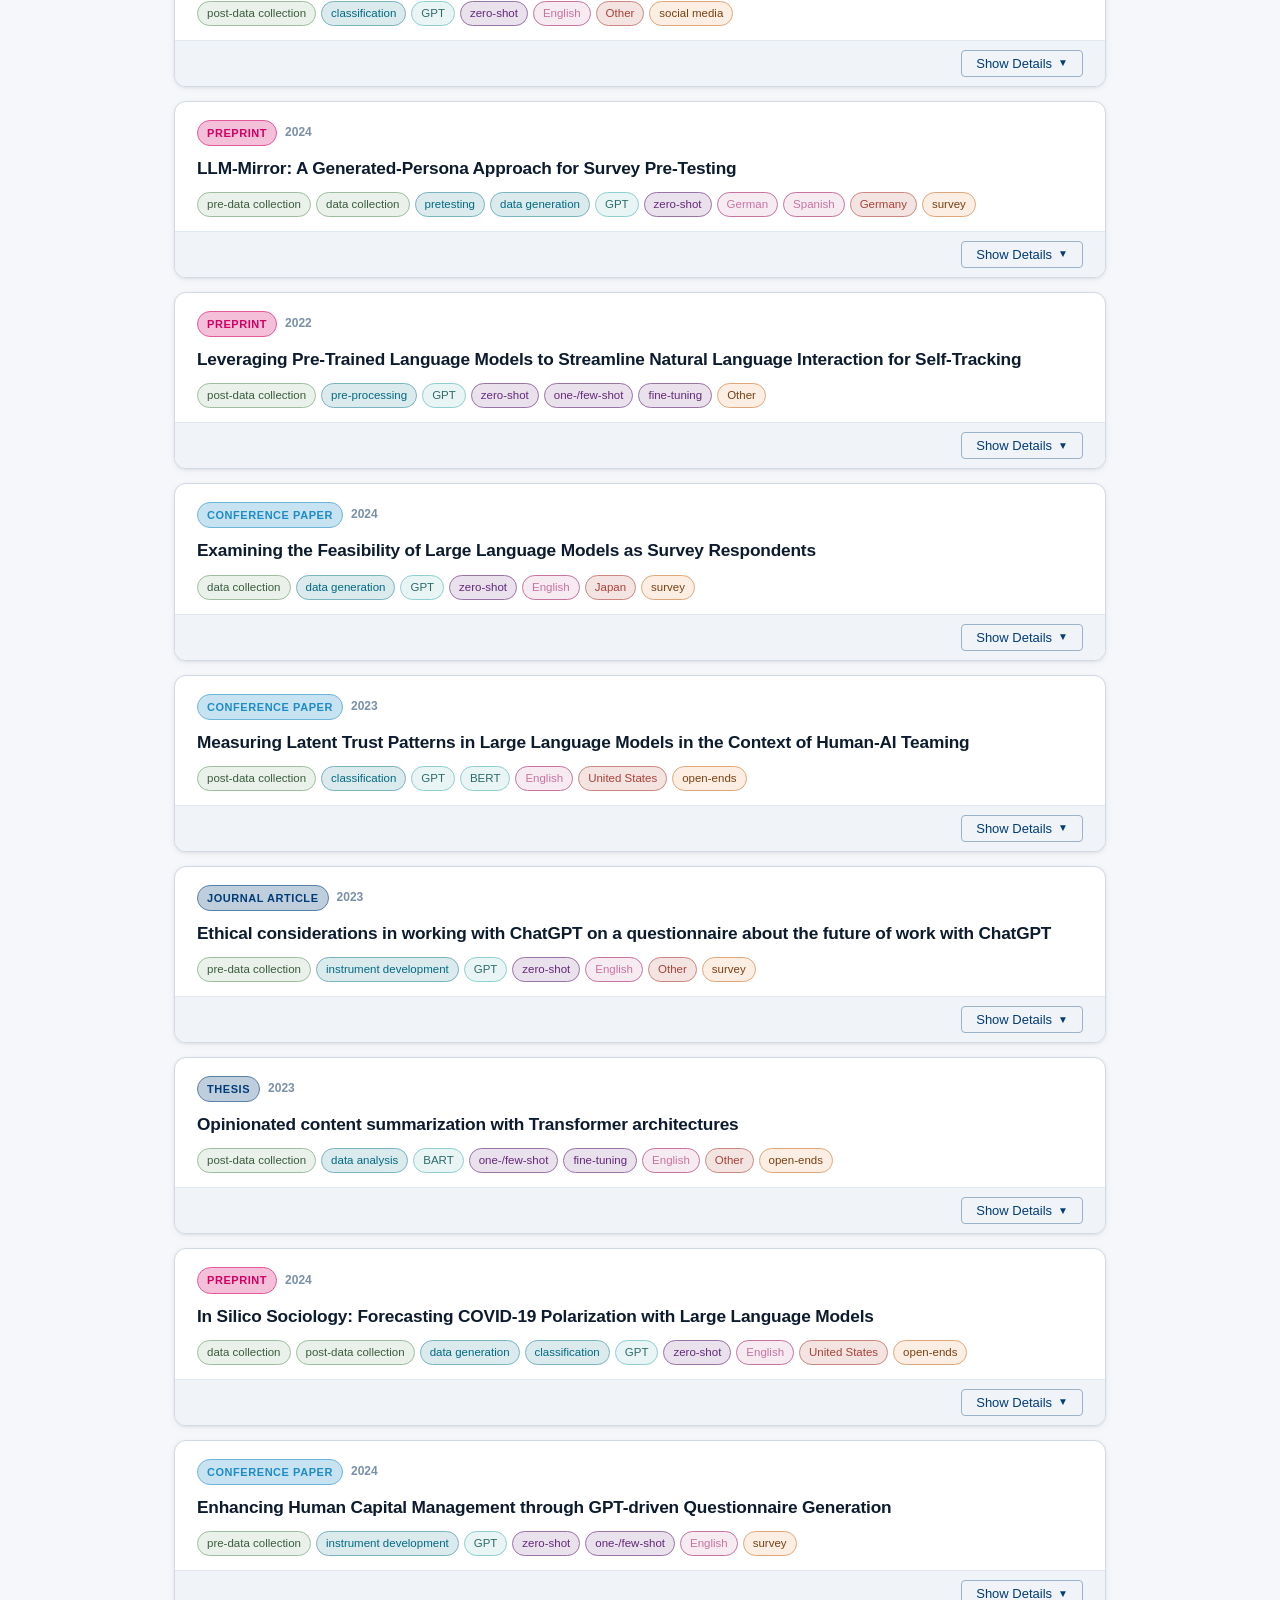
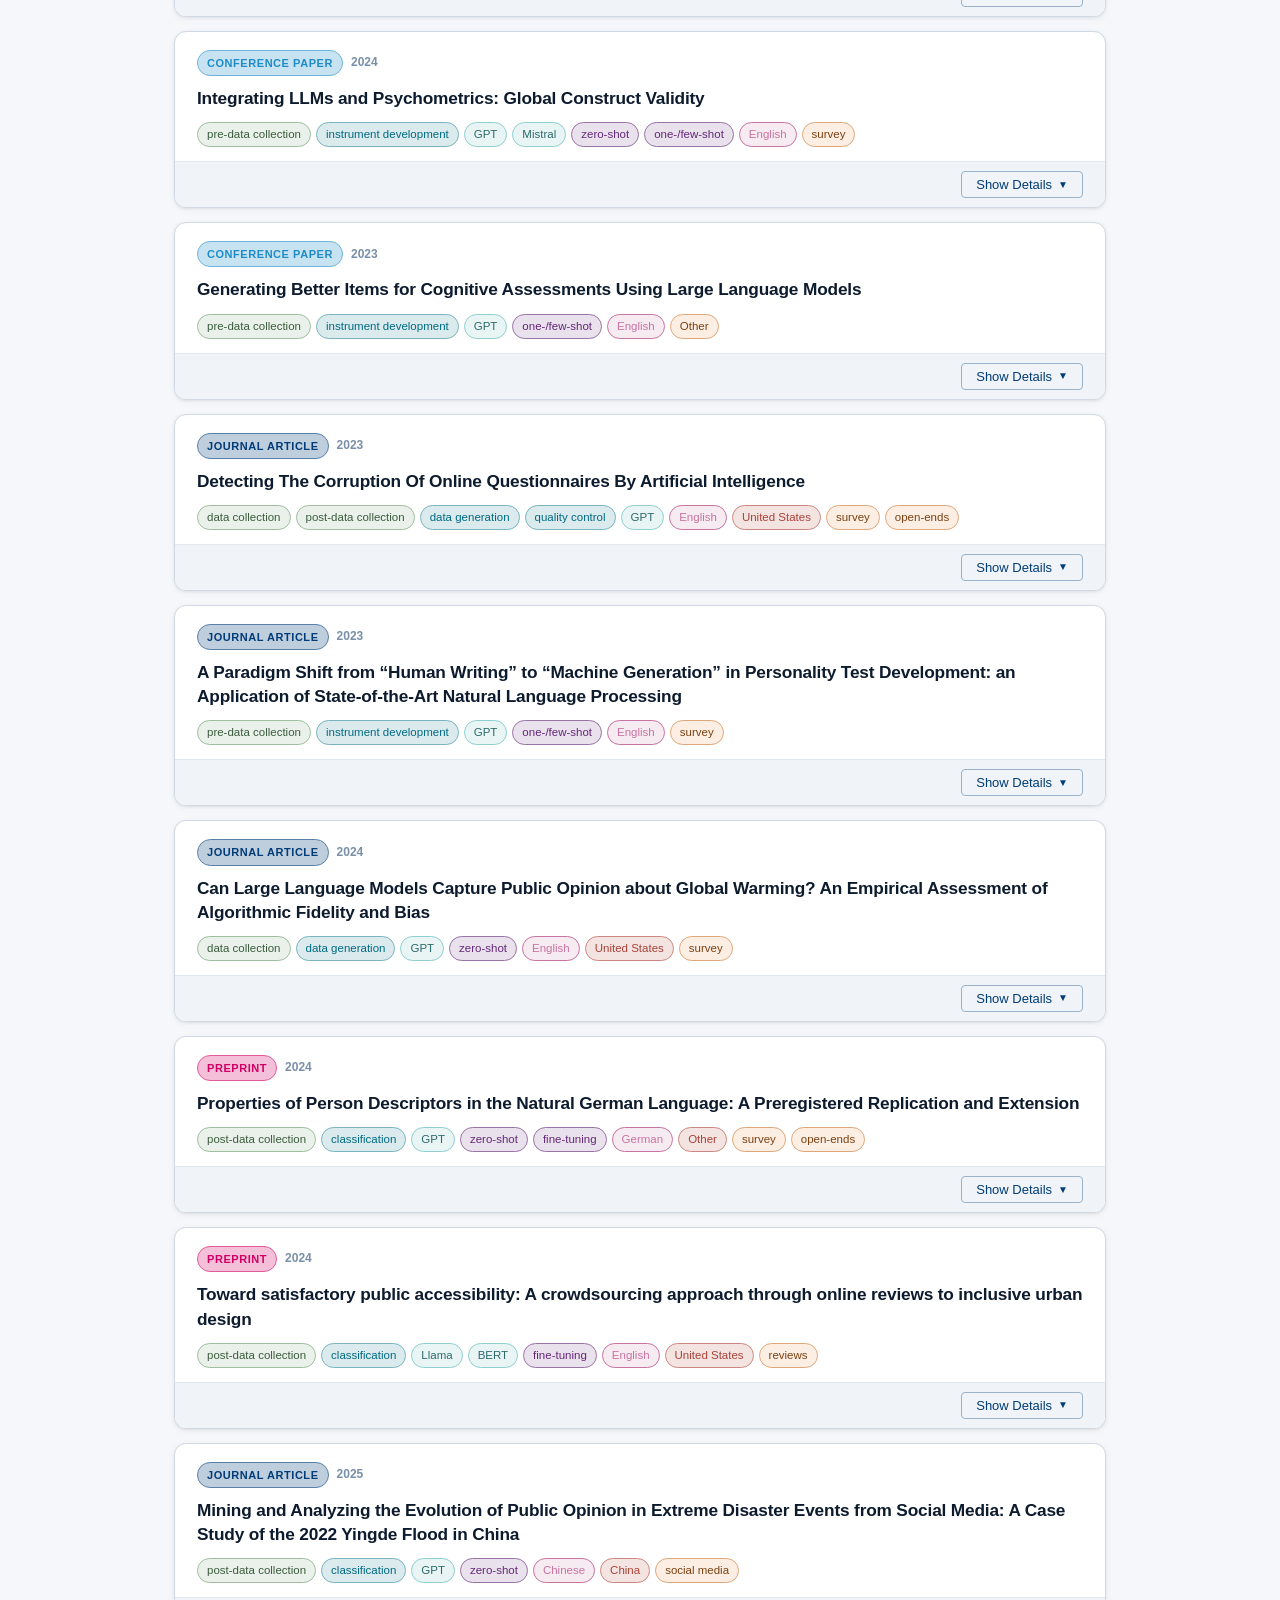
==== commit c1cd171e: "fixed UX/UI" ====
--- a/docs/index.html
+++ b/docs/index.html
@@ -5,20 +5,21 @@
   <meta name="viewport" content="width=device-width, initial-scale=1.0">
   <meta name="description" content="A searchable database of studies using large language models in survey and public opinion research.">
   <title>SurvAI Hub</title>
+  <link rel="icon" href="data:image/svg+xml,%3Csvg xmlns='http://www.w3.org/2000/svg' viewBox='0 0 100 100'%3E%3Ctext y='.9em' font-size='90'%3E🤖%3C/text%3E%3C/svg%3E">
   <link rel="preconnect" href="https://fonts.googleapis.com">
   <link rel="preconnect" href="https://fonts.gstatic.com" crossorigin>
   <link href="https://fonts.googleapis.com/css2?family=Inter:wght@400;500;600;700&display=swap" rel="stylesheet">
   <link rel="stylesheet" href="style.css">
 </head>
-<body>
+<body id="top">
 
   <!-- HEADER -->
   <header id="site-header">
     <div class="container header-inner">
-      <div class="header-brand">
-        <span class="header-logo" aria-hidden="true">&#9632;</span>
-        <span class="header-title">SurvAI Hub</span>
-      </div>
+      <a class="header-brand" href="#top" aria-label="Jump to top">
+       <span class="header-logo" aria-hidden="true">🤖</span>
+       <span class="header-title">SurvAI Hub</span>
+      </a>
       <nav class="header-nav" aria-label="Main navigation">
         <a href="#catalog-section">Browse</a>
         <a href="#about">About</a>
@@ -73,8 +74,20 @@
         <div class="controls-row controls-row--filters" id="filter-rows"></div>
         <div class="controls-row controls-row--meta">
           <span id="result-count" aria-live="polite" aria-atomic="true"></span>
-          <button id="clear-filters" class="btn-clear" hidden>Clear filters</button>
-        </div>
+
+          <div class="controls-actions">
+           <label for="sort-select" class="sort-label">Sort by</label>
+           <select id="sort-select" class="sort-select">
+            <option value="default">Default order</option>
+             <option value="year-desc">Year: newest first</option>
+             <option value="year-asc">Year: oldest first</option>
+             <option value="title-asc">Title: A–Z</option>
+             <option value="citation-asc">Citation: A–Z</option>
+            </select>
+
+    <button id="clear-filters" class="btn-clear" hidden>Clear filters</button>
+  </div>
+</div>
       </div>
 
       <div id="catalog" aria-label="Papers catalog">
@@ -161,6 +174,10 @@
     </div>
   </footer>
 
+  <button id="back-to-top" type="button" aria-label="Back to top">
+  ↑
+  </button>
+
   <!-- DATA: place your survai_db.js content below this line, or keep as separate file -->
   <script src="survai_db.js"></script>
 
--- a/docs/style.css
+++ b/docs/style.css
@@ -154,6 +154,13 @@
   color: var(--color-header-text);
   white-space: nowrap;
   letter-spacing: -0.01em;
+  text-decoration: none;
+  cursor: pointer;
+}
+
+.header-brand:hover {
+  color: var(--color-header-text);
+  text-decoration: none;
 }
 
 .header-logo { color: var(--gs-lightblue-65); font-size: 12px; }
@@ -446,6 +453,29 @@
   padding-top: 2px;
 }
 
+.controls-actions {
+  display: flex;
+  align-items: center;
+  gap: 10px;
+  flex-wrap: wrap;
+}
+
+.sort-label {
+  font-size: 13px;
+  color: var(--color-text-muted);
+}
+
+.sort-select {
+  font-family: var(--font-body);
+  font-size: 13px;
+  color: var(--color-text-primary);
+  background: var(--color-surface);
+  border: 1px solid var(--color-border);
+  border-radius: var(--radius-sm);
+  padding: 4px 28px 4px 10px;
+  cursor: pointer;
+}
+
 #result-count {
   font-size: 13px;
   color: var(--color-text-muted);
@@ -892,3 +922,38 @@
   .card-toggle-bar { padding: 9px 16px; }
   .card-detail-inner { padding: 18px 16px 16px; }
 }
+
+#back-to-top {
+  position: fixed;
+  right: 24px;
+  bottom: 24px;
+  z-index: 300;
+  width: 48px;
+  height: 48px;
+  display: none;
+  align-items: center;
+  justify-content: center;
+  border: none;
+  border-radius: 50%;
+  background: var(--gs-darkblue);
+  color: #ffffff;
+  font-size: 28px;
+  line-height: 1;
+  cursor: pointer;
+  box-shadow: 0 3px 10px rgba(0, 0, 0, 0.2);
+  transition: background 200ms ease, transform 200ms ease;
+}
+
+#back-to-top:hover {
+  background: var(--gs-darkblue-hover);
+  transform: translateY(-2px);
+}
+
+#back-to-top:focus-visible {
+  outline: 3px solid var(--gs-lightblue);
+  outline-offset: 3px;
+}
+
+#back-to-top.visible {
+  display: flex;
+}
